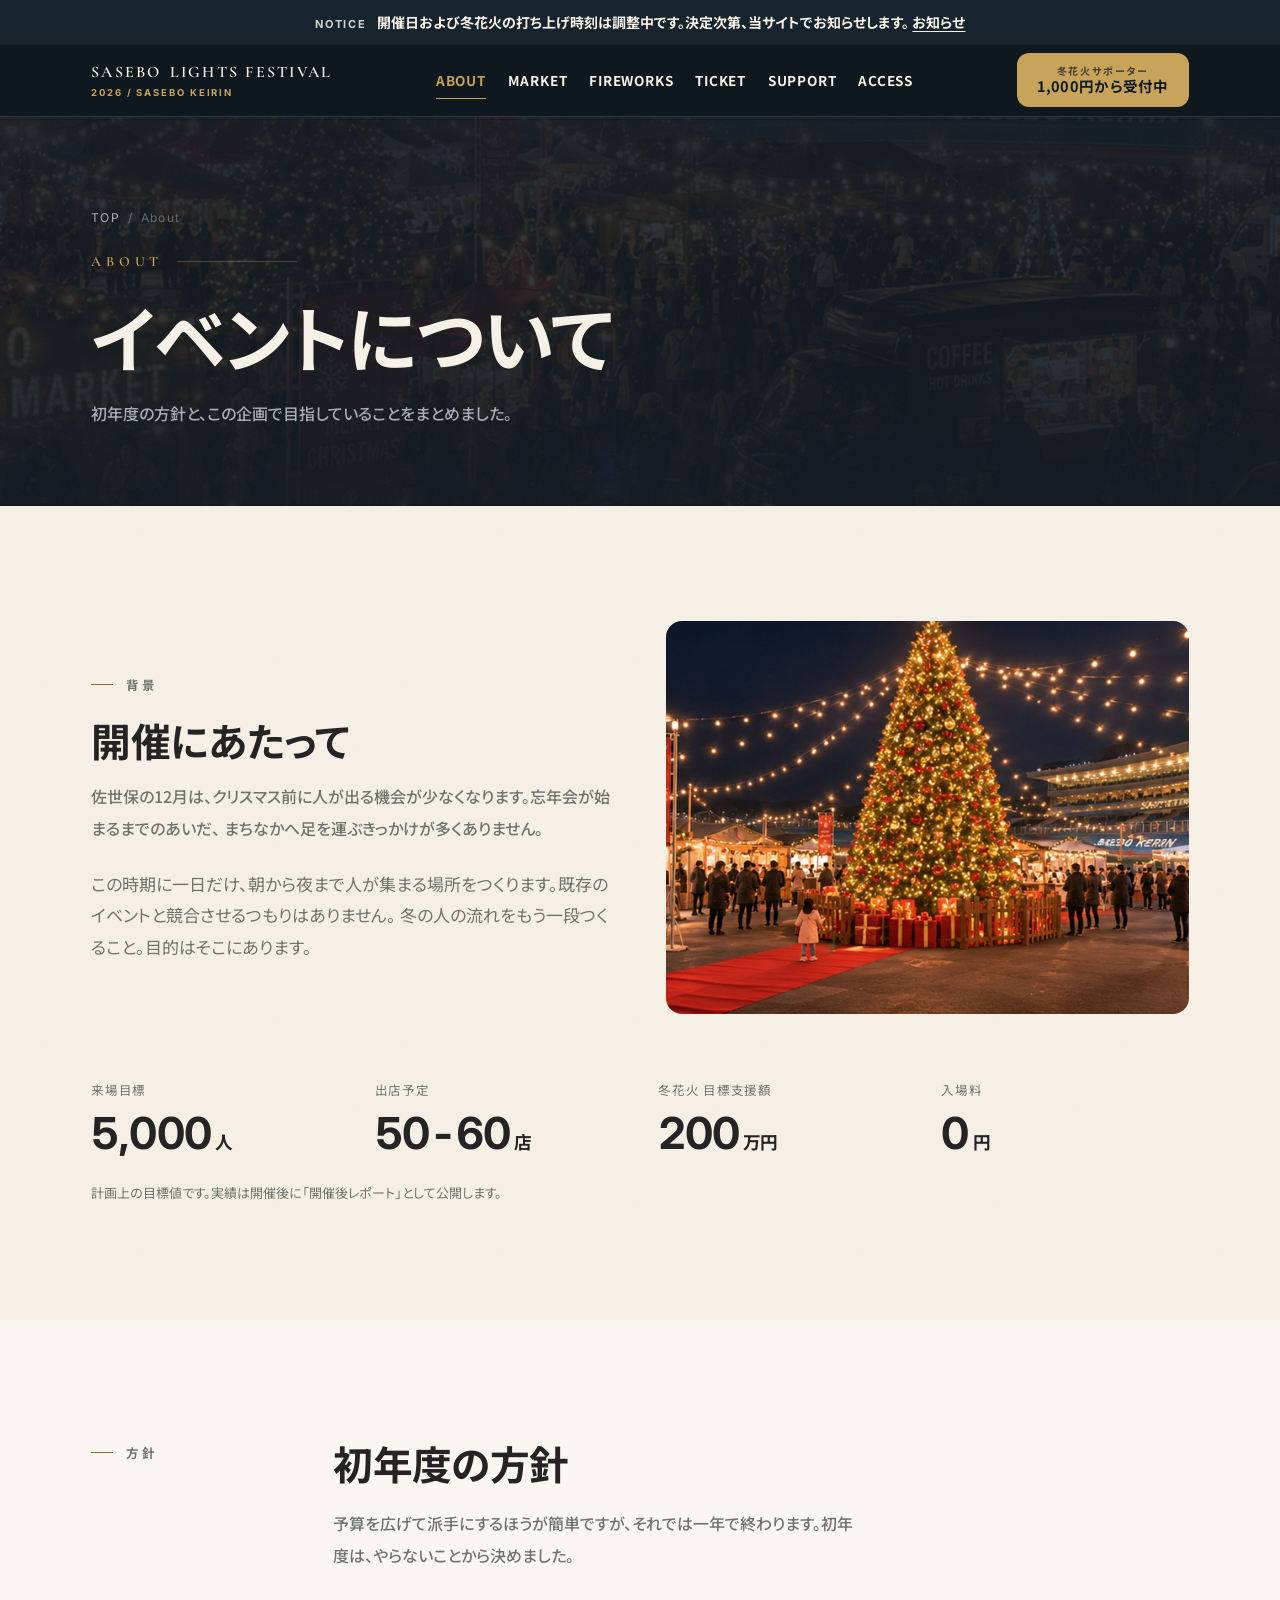
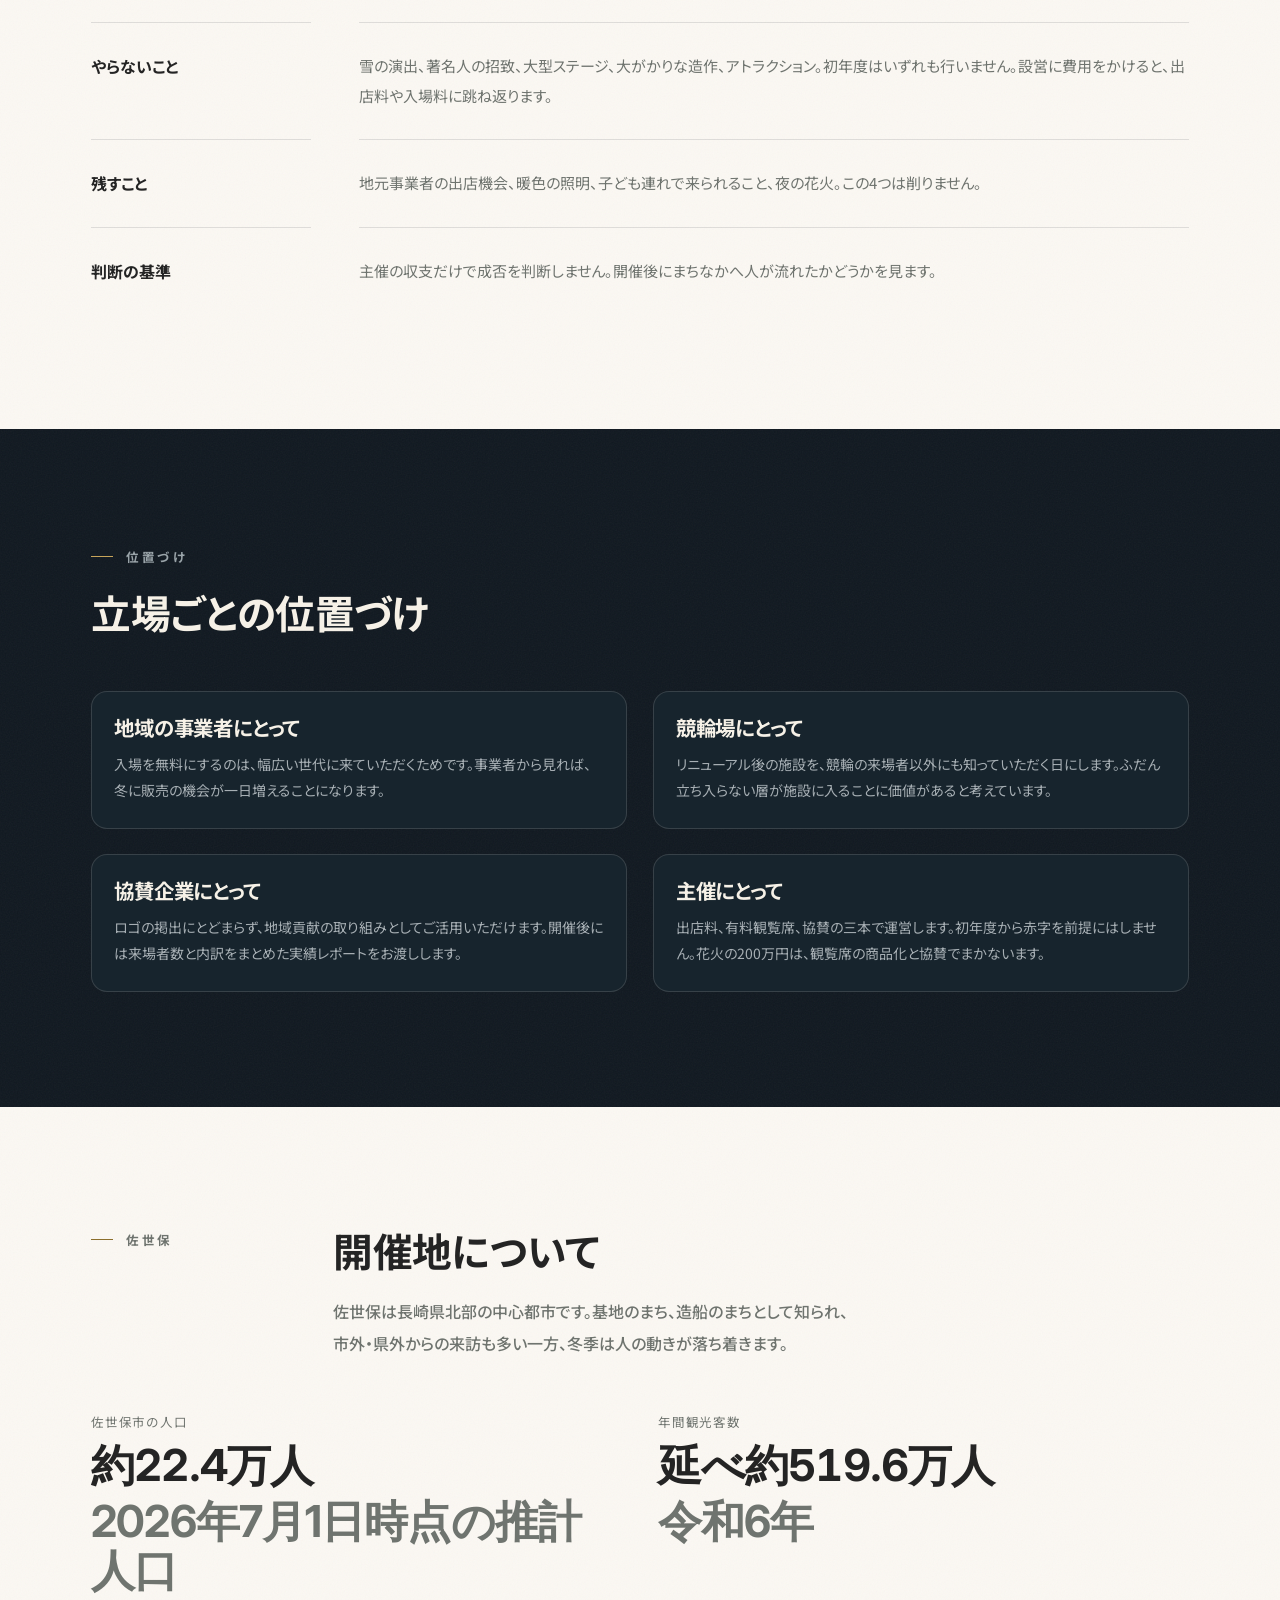
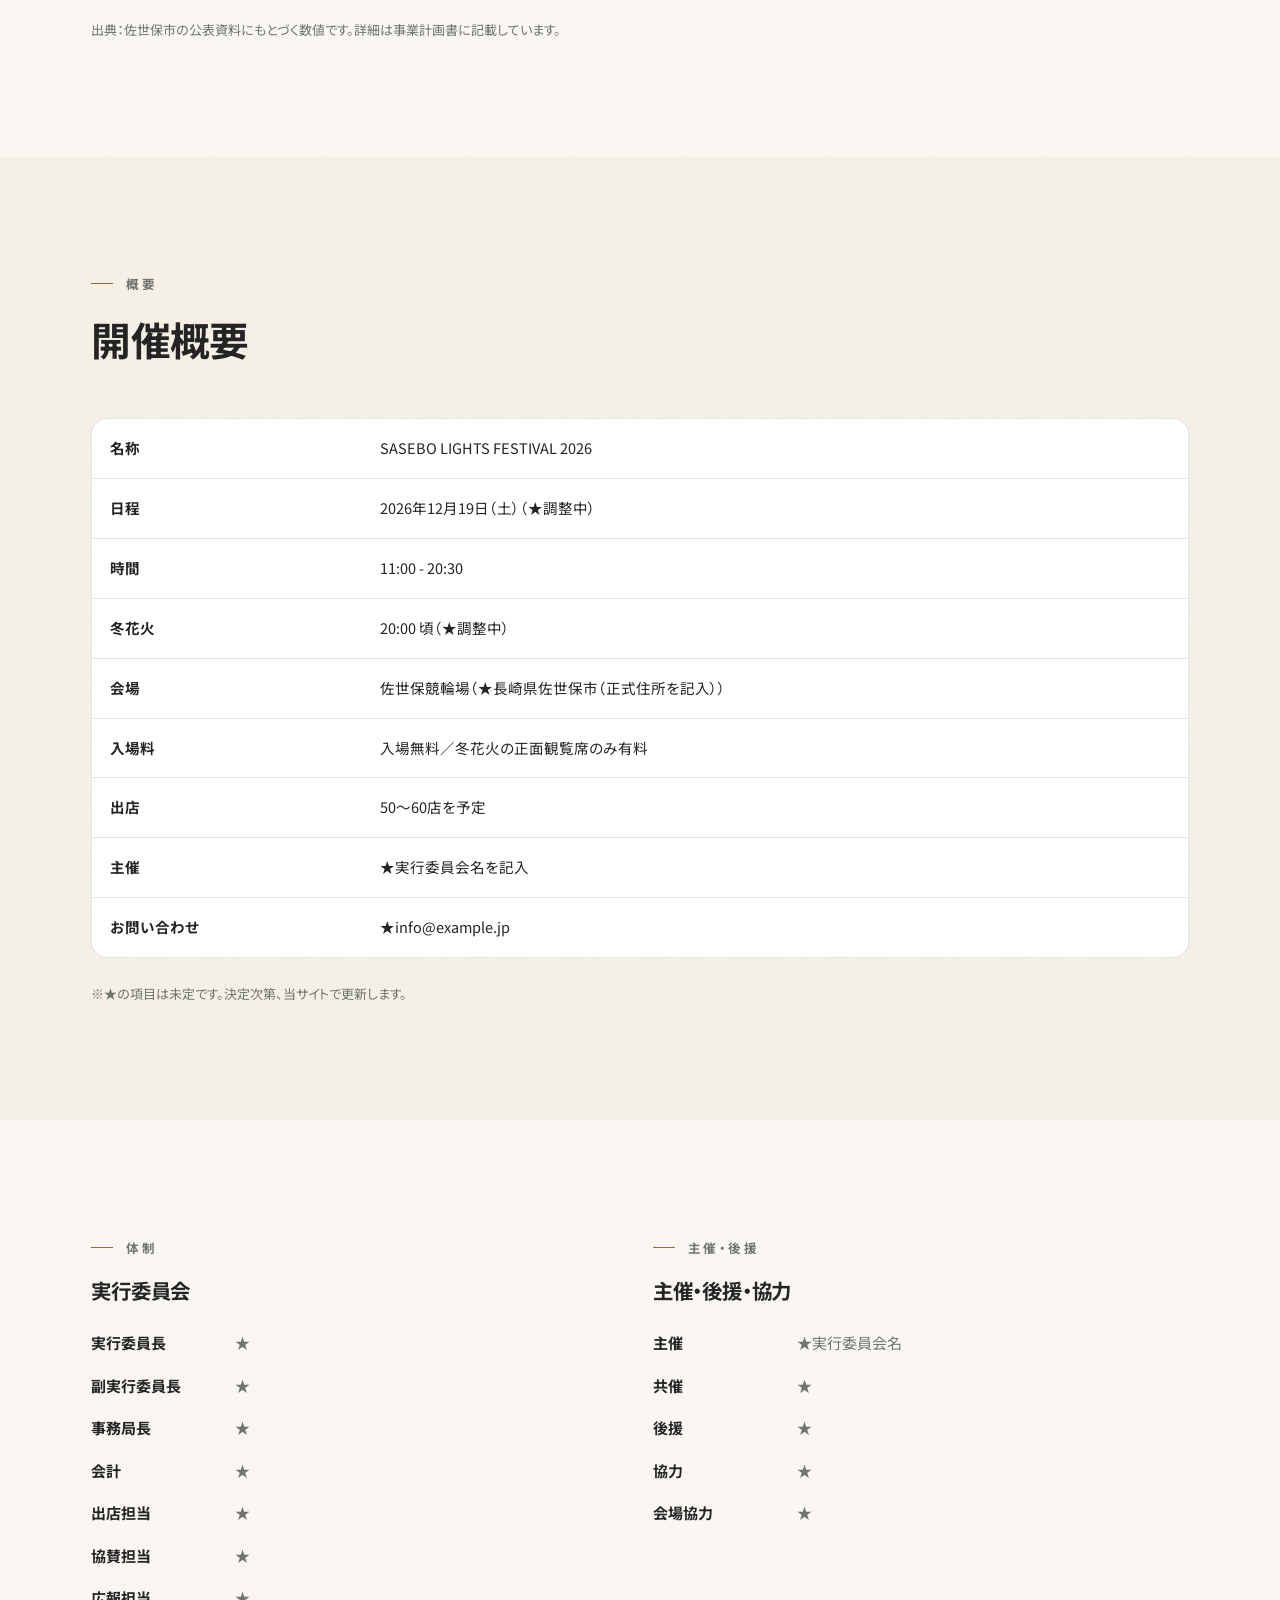
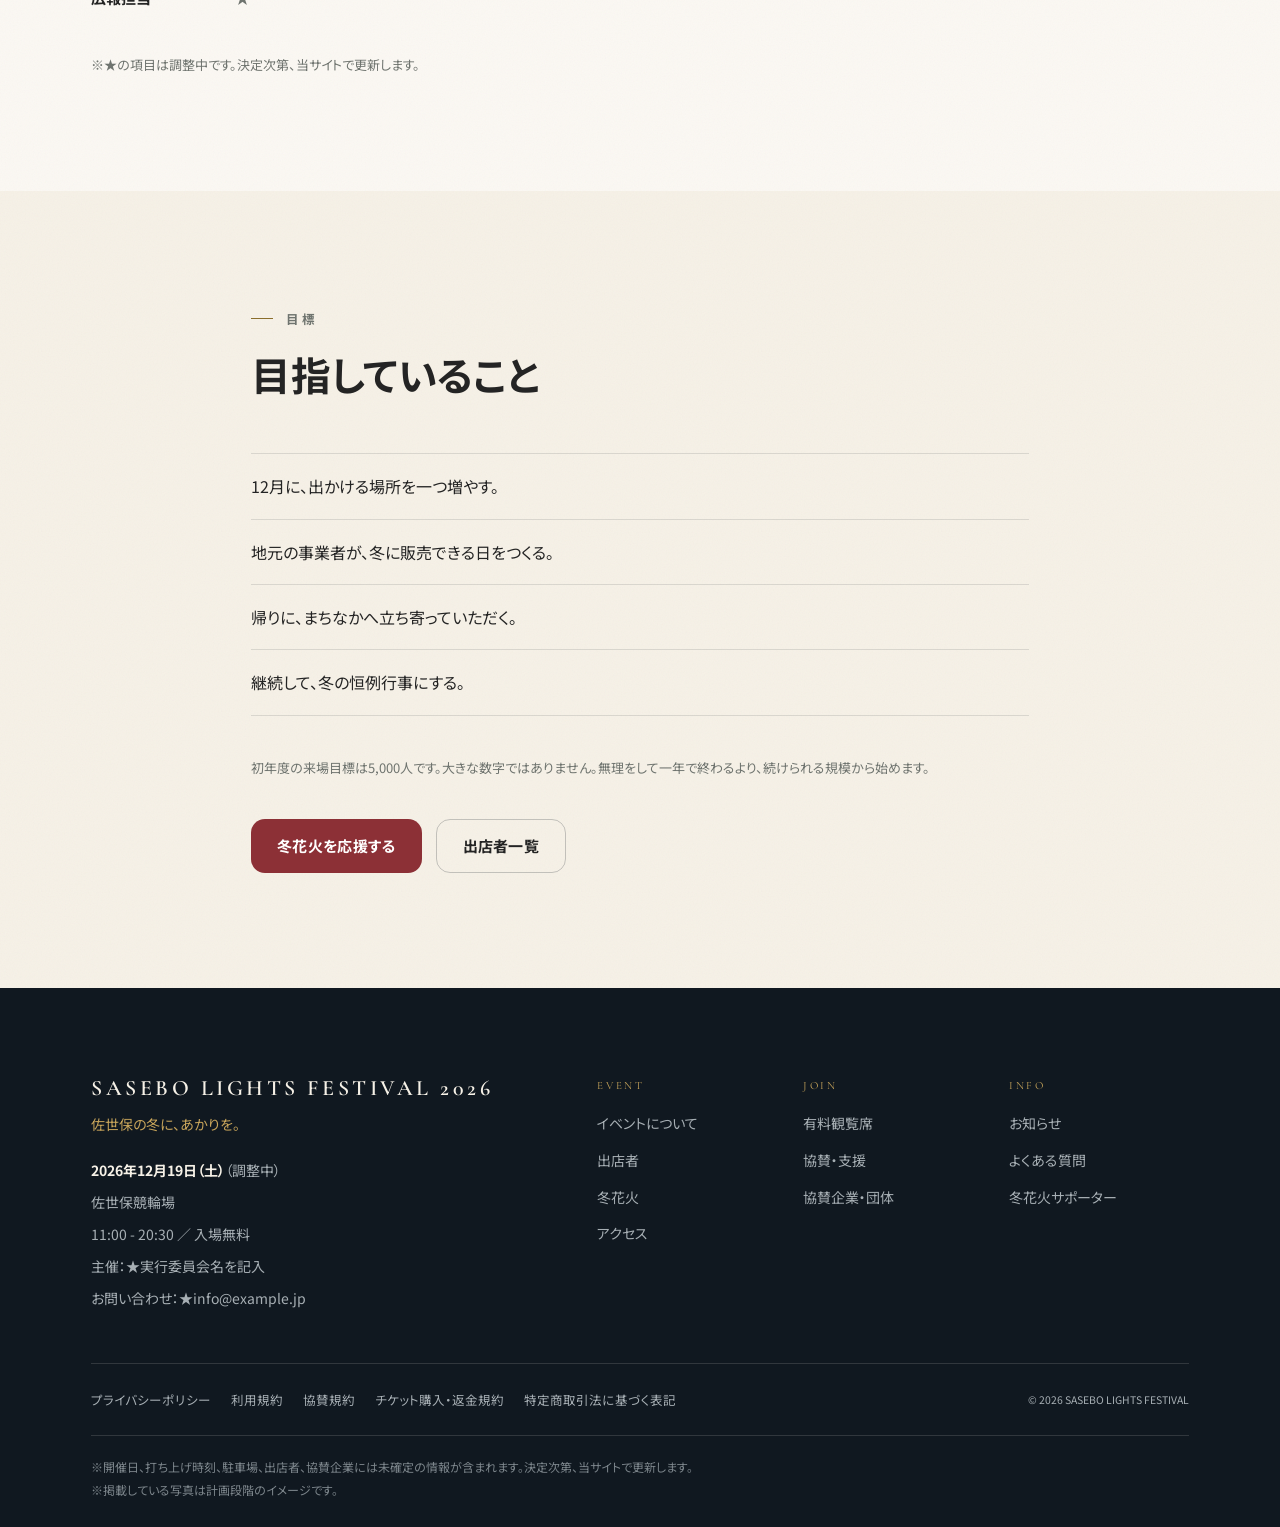
==== about.html @ 4d98fcb1 "初期化: SASEBO 2026 冬季イベント一式 これまで版管理が無く、書き換えても戻す手段が無かった。 公式サイト(制作済み10ページ)、事業計画書、官公庁提案資料、 過去実施の写真素材までまとめ" ====
<!doctype html>
<html lang="ja">
<head>
<meta charset="utf-8">
<meta name="viewport" content="width=device-width, initial-scale=1">
<title>イベントについて｜SASEBO LIGHTS FESTIVAL 2026</title>
<meta name="description" content="冬季の地域消費と人流をつくるための入場無料の屋外マーケット。企画方針、地域・会場・協賛それぞれにとっての意義をご説明します。">
<meta name="robots" content="noindex"><!-- ★公開時に削除してください（仕様書21章） -->
<link rel="canonical" href="https://example.jp/about.html">
<meta property="og:type" content="website">
<meta property="og:site_name" content="SASEBO LIGHTS FESTIVAL 2026">
<meta property="og:title" content="イベントについて｜SASEBO LIGHTS FESTIVAL 2026">
<meta property="og:description" content="冬季の地域消費と人流をつくるための入場無料の屋外マーケット。企画方針、地域・会場・協賛それぞれにとっての意義をご説明します。">
<meta property="og:image" content="assets/img/photo/og-image.jpg">
<meta name="twitter:card" content="summary_large_image">
<link rel="preconnect" href="https://fonts.googleapis.com">
<link rel="preconnect" href="https://fonts.gstatic.com" crossorigin>
<link href="https://fonts.googleapis.com/css2?family=Cormorant+Garamond:wght@500;600&family=Inter:wght@600;700&family=Noto+Sans+JP:wght@400;500;700&display=swap" rel="stylesheet">
<link rel="stylesheet" href="assets/css/style.css">
</head>
<body>
<a class="skip" href="#main">本文へスキップ</a>
<div class="topbar" id="topbar">
<div id="alert"></div>
<header class="hd is-solid">
  <div class="hd__in">
    <a class="logo" href="index.html" aria-label="SASEBO LIGHTS FESTIVAL 2026 トップページ">
      <span class="logo__en"><span>SASEBO</span><span>LIGHTS FESTIVAL</span></span>
      <span class="logo__jp">2026 / SASEBO KEIRIN</span>
    </a>
    <nav class="nav" aria-label="メインナビゲーション"><a class="nav__link" data-page="about.html" href="about.html">ABOUT</a><a class="nav__link" data-page="market.html" href="market.html">MARKET</a><a class="nav__link" data-page="fireworks.html" href="fireworks.html">FIREWORKS</a><a class="nav__link" data-page="ticket.html" href="ticket.html">TICKET</a><a class="nav__link" data-page="support.html" href="support.html">SUPPORT</a><a class="nav__link" data-page="access.html" href="access.html">ACCESS</a></nav>
    <a class="hd__cta" id="hdCta" href="support.html">
      <span class="hd__cta-sub">冬花火サポーター</span>
      <span class="hd__cta-main">1,000円から受付中</span>
    </a>
    <button type="button" class="burger" aria-expanded="false" aria-controls="drawer" aria-label="メニューを開く"><span></span></button>
  </div>
</header>
</div>

<div class="drawer" id="drawer">
  <button type="button" class="drawer__close" aria-label="メニューを閉じる">&#215;</button>
  <nav class="drawer__nav" aria-label="モバイルナビゲーション"><a class="drawer__link" href="about.html"><span>ABOUT</span>イベントについて</a><a class="drawer__link" href="market.html"><span>MARKET</span>出店者</a><a class="drawer__link" href="fireworks.html"><span>FIREWORKS</span>冬花火</a><a class="drawer__link" href="ticket.html"><span>TICKET</span>有料観覧席</a><a class="drawer__link" href="support.html"><span>SUPPORT</span>協賛・支援</a><a class="drawer__link" href="access.html"><span>ACCESS</span>アクセス</a><a class="drawer__link" href="partners.html"><span>PARTNERS</span>協賛企業・団体</a><a class="drawer__link" href="news.html"><span>NEWS</span>お知らせ</a><a class="drawer__link" href="faq.html"><span>FAQ</span>よくある質問</a></nav>
  <div class="drawer__foot">
    <a class="btn btn--support btn--block" href="support.html">冬花火を応援する</a>
    <a class="btn btn--secondary btn--block" href="ticket.html">有料観覧席</a>
  </div>
</div>

<main id="main">
<header class="phead">
  <div class="phead__media"><img src="assets/img/photo/about.jpg" alt="" width="1400" height="1000"></div>
  <div class="phead__scrim"></div>
  <div class="wrap phead__in">
    <nav class="crumb" aria-label="現在地"><a href="index.html">TOP</a><span>/</span><span>About</span></nav>
    <p class="eyebrow">About</p>
    <h1 class="h1">イベントについて</h1>
    <p class="lead">初年度の方針と、この企画で目指していることをまとめました。</p>
  </div>
</header>

<section class="section section--ivory">
  <div class="wrap">
    <div class="split">
      <div class="rv">
        <p class="label">背景</p>
        <h2 class="h2">開催にあたって</h2>
        <p class="lead mt-s" style="color:var(--muted)">
          佐世保の12月は、クリスマス前に人が出る機会が少なくなります。忘年会が始まるまでのあいだ、
          まちなかへ足を運ぶきっかけが多くありません。
        </p>
        <p class="mt-m" style="color:var(--muted)">
          この時期に一日だけ、朝から夜まで人が集まる場所をつくります。既存のイベントと競合させるつもりはありません。
          冬の人の流れをもう一段つくること。目的はそこにあります。
        </p>
      </div>
      <div class="split__media rv">
        <img src="assets/img/photo/light.jpg" alt="会場中央に立つメインツリーと暖色の照明" loading="lazy" width="1400" height="933">
      </div>
    </div>
    <div class="figs mt-xl" id="figures"></div>
    <p class="note mt-m">計画上の目標値です。実績は開催後に「開催後レポート」として公開します。</p>
  </div>
</section>

<section class="section section--white">
  <div class="wrap">
    <div class="sec-head sec-head--rail rv">
      <p class="label">方針</p>
      <div>
        <h2 class="h2">初年度の方針</h2>
        <p class="lead">予算を広げて派手にするほうが簡単ですが、それでは一年で終わります。初年度は、やらないことから決めました。</p>
      </div>
    </div>
    <dl class="dl dl--lines rv">
      <dt>やらないこと</dt>
      <dd>雪の演出、著名人の招致、大型ステージ、大がかりな造作、アトラクション。初年度はいずれも行いません。設営に費用をかけると、出店料や入場料に跳ね返ります。</dd>
      <dt>残すこと</dt>
      <dd>地元事業者の出店機会、暖色の照明、子ども連れで来られること、夜の花火。この4つは削りません。</dd>
      <dt>判断の基準</dt>
      <dd>主催の収支だけで成否を判断しません。開催後にまちなかへ人が流れたかどうかを見ます。</dd>
    </dl>
  </div>
</section>

<section class="section section--ink">
  <div class="wrap">
    <div class="sec-head rv">
      <p class="label">位置づけ</p>
      <h2 class="h2">立場ごとの位置づけ</h2>
    </div>
    <div class="grid grid--2">
      <article class="card rv" data-rv-i="0"><div class="card__body">
        <h3 class="h3">地域の事業者にとって</h3>
        <p class="card__desc">入場を無料にするのは、幅広い世代に来ていただくためです。事業者から見れば、冬に販売の機会が一日増えることになります。</p>
      </div></article>
      <article class="card rv" data-rv-i="1"><div class="card__body">
        <h3 class="h3">競輪場にとって</h3>
        <p class="card__desc">リニューアル後の施設を、競輪の来場者以外にも知っていただく日にします。ふだん立ち入らない層が施設に入ることに価値があると考えています。</p>
      </div></article>
      <article class="card rv" data-rv-i="2"><div class="card__body">
        <h3 class="h3">協賛企業にとって</h3>
        <p class="card__desc">ロゴの掲出にとどまらず、地域貢献の取り組みとしてご活用いただけます。開催後には来場者数と内訳をまとめた実績レポートをお渡しします。</p>
      </div></article>
      <article class="card rv" data-rv-i="3"><div class="card__body">
        <h3 class="h3">主催にとって</h3>
        <p class="card__desc">出店料、有料観覧席、協賛の三本で運営します。初年度から赤字を前提にはしません。花火の200万円は、観覧席の商品化と協賛でまかないます。</p>
      </div></article>
    </div>
  </div>
</section>

<section class="section section--white">
  <div class="wrap">
    <div class="sec-head sec-head--rail rv">
      <p class="label">佐世保</p>
      <div>
        <h2 class="h2">開催地について</h2>
        <p class="lead">佐世保は長崎県北部の中心都市です。基地のまち、造船のまちとして知られ、市外・県外からの来訪も多い一方、冬季は人の動きが落ち着きます。</p>
      </div>
    </div>
    <div class="figs rv" id="region"></div>
    <p class="note mt-m" id="regionSource"></p>
  </div>
</section>

<section class="section section--ivory">
  <div class="wrap">
    <div class="sec-head rv">
      <p class="label">概要</p>
      <h2 class="h2">開催概要</h2>
    </div>
    <div class="tbl rv">
      <table>
        <tbody>
          <tr><th scope="row">名称</th><td data-l="NAME">SASEBO LIGHTS FESTIVAL 2026</td></tr>
          <tr><th scope="row">日程</th><td data-l="DATE"><span class="js-date">2026年12月</span>（★調整中）</td></tr>
          <tr><th scope="row">時間</th><td data-l="TIME"><span class="js-open">11:00 - 20:30</span></td></tr>
          <tr><th scope="row">冬花火</th><td data-l="FIREWORKS"><span class="js-fireworks-time">20:00</span> 頃（★調整中）</td></tr>
          <tr><th scope="row">会場</th><td data-l="VENUE"><span class="js-venue">佐世保競輪場</span>（<span class="js-address">住所は確定後に掲載</span>）</td></tr>
          <tr><th scope="row">入場料</th><td data-l="ADMISSION"><span class="js-admission">入場無料</span>／冬花火の正面観覧席のみ有料</td></tr>
          <tr><th scope="row">出店</th><td data-l="VENDORS">50〜60店を予定</td></tr>
          <tr><th scope="row">主催</th><td data-l="ORGANIZER"><span class="js-organizer">★実行委員会名</span></td></tr>
          <tr><th scope="row">お問い合わせ</th><td data-l="CONTACT"><span class="js-contact">★問い合わせ先</span></td></tr>
        </tbody>
      </table>
    </div>
    <p class="note mt-m">※★の項目は未定です。決定次第、当サイトで更新します。</p>
  </div>
</section>

<section class="section section--white">
  <div class="wrap">
    <div class="grid grid--2">
      <div class="rv">
        <p class="label">体制</p>
        <h2 class="h3">実行委員会</h2>
        <dl class="dl mt-m" id="committee"></dl>
      </div>
      <div class="rv">
        <p class="label">主催・後援</p>
        <h2 class="h3">主催・後援・協力</h2>
        <dl class="dl mt-m" id="credits"></dl>
      </div>
    </div>
    <p class="note mt-l">※★の項目は調整中です。決定次第、当サイトで更新します。</p>
  </div>
</section>

<section class="section section--ivory">
  <div class="wrap wrap--narrow">
    <div class="sec-head rv">
      <p class="label">目標</p>
      <h2 class="h2">目指していること</h2>
    </div>
    <ul class="list-plain rv">
      <li>12月に、出かける場所を一つ増やす。</li>
      <li>地元の事業者が、冬に販売できる日をつくる。</li>
      <li>帰りに、まちなかへ立ち寄っていただく。</li>
      <li>継続して、冬の恒例行事にする。</li>
    </ul>
    <p class="note mt-l">初年度の来場目標は5,000人です。大きな数字ではありません。無理をして一年で終わるより、続けられる規模から始めます。</p>
    <div class="btn-row mt-l">
      <a class="btn btn--support" href="support.html">冬花火を応援する</a>
      <a class="btn btn--outline" href="market.html">出店者一覧</a>
    </div>
  </div>
</section>
</main>

<footer class="ft">
  <div class="wrap">
    <div class="ft__top">
      <div class="ft__brand">
        <p class="logo__en">SASEBO LIGHTS FESTIVAL 2026</p>
        <p class="ft__tag">佐世保の冬に、あかりを。</p>
        <div class="ft__info">
          <p><b class="js-date">2026年12月</b><span class="js-provisional" hidden>（調整中）</span></p>
          <p class="js-venue">佐世保競輪場</p>
          <p><span class="js-open">11:00 - 20:30</span> ／ <span class="js-admission">入場無料</span></p>
          <p>主催：<span class="js-organizer">実行委員会</span></p>
          <p>お問い合わせ：<span class="js-contact">info@example.jp</span></p>
        </div>
      </div>
      <div class="ft__navs">
        <div>
          <p class="ft__ttl">Event</p>
          <ul class="ft__list">
            <li><a href="about.html">イベントについて</a></li>
            <li><a href="market.html">出店者</a></li>
            <li><a href="fireworks.html">冬花火</a></li>
            <li><a href="access.html">アクセス</a></li>
          </ul>
        </div>
        <div>
          <p class="ft__ttl">Join</p>
          <ul class="ft__list">
            <li><a href="ticket.html">有料観覧席</a></li>
            <li><a href="support.html">協賛・支援</a></li>
            <li><a href="partners.html">協賛企業・団体</a></li>
          </ul>
        </div>
        <div>
          <p class="ft__ttl">Info</p>
          <ul class="ft__list">
            <li><a href="news.html">お知らせ</a></li>
            <li><a href="faq.html">よくある質問</a></li>
            <li><a href="index.html#meter">冬花火サポーター</a></li>
          </ul>
        </div>
      </div>
    </div>
    <div class="ft__bottom">
      <div class="ft__legal" id="legalLinks"></div>
      <small>&copy; <span class="js-year">2026</span> SASEBO LIGHTS FESTIVAL</small>
    </div>
    <p class="ft__note">
      ※開催日、打ち上げ時刻、駐車場、出店者、協賛企業には未確定の情報が含まれます。決定次第、当サイトで更新します。<br>
      ※掲載している写真は計画段階のイメージです。
    </p>
  </div>
</footer>

<div class="mcta">
  <a class="btn btn--support" href="support.html">応援する</a>
  <a class="btn btn--primary" href="ticket.html">席を買う</a>
</div>
<div class="toast" id="toast" role="status" aria-live="polite"></div>

<script src="assets/js/data.js"></script>
<script src="assets/js/site.js"></script>
</body>
</html>
---- assets/css/style.css ----
@charset "utf-8";
/* ============================================================
   SASEBO CHRISTMAS MARKET 2026 — Design System
   仕様書 2章(ブランド) / 18章(Motion) / 19章(Responsive) / 20章(A11y) 準拠
   ============================================================ */

/* ---------- 1. Tokens ---------- */
:root{
  --ink:#101820;          /* Night Navy  */
  --ink-2:#17242D;        /* Deep Navy   */
  --ink-3:#0A1116;        /* 派生:最暗   */
  --gold:#C7A45A;         /* Warm Gold   */
  --gold-lt:#E0C285;      /* 派生:hover  */
  --red:#8C3036;          /* Deep Red    */
  --ivory:#F6F1E7;        /* Ivory       */
  --forest:#2D5F4E;       /* Forest      */
  --text:#242424;
  --muted:#6F746F;

  --on-dark:#F6F1E7;
  --on-dark-mute:#A7AFB4;
  --line-dark:rgba(246,241,231,.14);
  --line-light:rgba(16,24,32,.12);

  --jp:"Noto Sans JP","游ゴシック体",YuGothic,"Yu Gothic Medium",system-ui,sans-serif;
  --en:"Cormorant Garamond",Georgia,"Times New Roman",serif;
  --num:"Inter",Arial,system-ui,sans-serif;

  --wrap:1200px;
  --gutter:clamp(16px,4vw,64px);
  --sec-y:clamp(64px,9vw,128px);
  --r-card:16px;
  --r-btn:14px;

  --t-micro:160ms;
  --t-ui:240ms;
  --t-sec:480ms;
  --ease:cubic-bezier(.22,1,.36,1);

  --header-h:72px;
  --alert-h:0px;          /* 緊急告知バナーの実高さ（site.jsが実測して更新） */
  --top-h:calc(var(--header-h) + var(--alert-h));
}

/* ---------- 2. Reset & Base ---------- */
*,*::before,*::after{box-sizing:border-box}
html{-webkit-text-size-adjust:100%;scroll-behavior:smooth}
body{
  margin:0;
  font-family:var(--jp);
  font-weight:400;
  font-size:clamp(15px,.42vw + 14px,17px);
  line-height:1.85;
  color:var(--text);
  background:var(--ivory);
  overflow-x:hidden;
  font-feature-settings:"palt" 1;
}
img,svg,video{max-width:100%;height:auto;display:block}
a{color:inherit;text-decoration:none}
button{font:inherit;color:inherit;background:none;border:0;cursor:pointer}
ul,ol{margin:0;padding:0;list-style:none}
h1,h2,h3,h4,p,figure,dl,dd{margin:0}
table{border-collapse:collapse;width:100%}
:focus-visible{outline:2px solid var(--gold);outline-offset:3px;border-radius:4px}

/* 固定トップバー分のアンカーオフセット */
[id]{scroll-margin-top:calc(var(--top-h) + 14px)}

/* ---------- 3. Layout primitives ---------- */
.wrap{width:100%;max-width:var(--wrap);margin-inline:auto;padding-inline:var(--gutter)}
.wrap--narrow{max-width:880px}
.section{padding-block:var(--sec-y);position:relative}
.section--ink{background:var(--ink);color:var(--on-dark)}
.section--ink2{background:var(--ink-2);color:var(--on-dark)}
.section--ivory{background:var(--ivory);color:var(--text)}
.section--white{background:#FBF8F3;color:var(--text)}
.section--tight{padding-block:clamp(48px,6vw,88px)}

/* ---------- 4. Typography ---------- */
.eyebrow{
  font-family:var(--en);
  font-size:clamp(13px,1.1vw,15px);
  font-weight:600;
  letter-spacing:.34em;
  text-transform:uppercase;
  color:var(--gold);
  display:flex;align-items:center;gap:14px;
  margin-bottom:18px;
}
.eyebrow::after{content:"";flex:1;height:1px;background:currentColor;opacity:.32;max-width:120px}
.eyebrow--center{justify-content:center}
.eyebrow--center::before{content:"";flex:1;height:1px;background:currentColor;opacity:.32;max-width:120px}

/* 時刻ラベル: 当日タイムライン(11:00-20:30)を構造として使う */
.clock{
  font-family:var(--num);font-weight:700;font-size:13px;letter-spacing:.14em;
  color:var(--gold);display:inline-flex;align-items:center;gap:9px;
}
.clock::before{content:"";width:7px;height:7px;border:1px solid currentColor;transform:rotate(45deg)}

.h1{font-size:clamp(38px,6.2vw,72px);font-weight:700;line-height:1.2;letter-spacing:-.02em;text-wrap:balance}
.h2{font-size:clamp(27px,3.1vw,42px);font-weight:700;line-height:1.42;letter-spacing:-.015em;text-wrap:balance}
.h3{font-size:clamp(19px,1.6vw,24px);font-weight:700;line-height:1.5;letter-spacing:-.01em}
.h4{font-size:clamp(16px,1.1vw,18px);font-weight:700;line-height:1.6}
.lead{font-size:clamp(16px,1.2vw,18px);line-height:2;font-weight:500;max-width:62ch;text-wrap:pretty}
.note{font-size:13px;line-height:1.8;color:var(--muted)}
.section--ink .note,.section--ink2 .note,.hero .note{color:var(--on-dark-mute)}
.num{font-family:var(--num);font-weight:700;font-variant-numeric:tabular-nums;letter-spacing:-.01em}
.mt-s{margin-top:12px}.mt-m{margin-top:24px}.mt-l{margin-top:40px}.mt-xl{margin-top:clamp(40px,5vw,72px)}
.tac{text-align:center}

.sec-head{max-width:760px;margin-bottom:clamp(32px,4vw,56px)}
.sec-head--center{margin-inline:auto;text-align:center}
.sec-head .lead{margin-top:18px;color:var(--muted)}
.section--ink .sec-head .lead,.section--ink2 .sec-head .lead{color:var(--on-dark-mute)}

/* ---------- 5. Buttons ---------- */
.btn[hidden],.tlink[hidden],.badge[hidden]{display:none}
.btn{
  display:inline-flex;align-items:center;justify-content:center;gap:10px;
  min-height:54px;padding:0 26px;border-radius:var(--r-btn);
  font-weight:700;font-size:15px;letter-spacing:.02em;text-align:center;
  transition:transform var(--t-micro) var(--ease),background-color var(--t-micro) ease,
             border-color var(--t-micro) ease,color var(--t-micro) ease,box-shadow var(--t-micro) ease;
}
.btn:hover{transform:translateY(-1px)}
.btn:active{transform:scale(.985)}
.btn--primary{background:var(--gold);color:var(--ink)}
.btn--primary:hover{background:var(--gold-lt)}
.btn--secondary{border:1px solid rgba(199,164,90,.55);color:var(--ivory)}
.btn--secondary:hover{background:rgba(199,164,90,.08);border-color:var(--gold)}
.btn--outline{border:1px solid rgba(16,24,32,.22);color:var(--text)}
.btn--outline:hover{border-color:var(--ink);background:rgba(16,24,32,.04)}
.btn--support{background:var(--red);color:#fff}
.btn--support:hover{background:#9c383e;transform:translateY(-1px) scale(1.015)}
.btn--sm{min-height:44px;padding:0 18px;font-size:14px}
.btn--block{width:100%}
.btn[aria-disabled="true"]{opacity:.42;pointer-events:none}
.btn__arrow{transition:transform var(--t-micro) var(--ease)}
.btn:hover .btn__arrow{transform:translateX(3px)}

.tlink{
  display:inline-flex;align-items:center;gap:8px;color:var(--gold);
  font-weight:700;font-size:15px;position:relative;padding-bottom:3px;
}
.tlink::after{
  content:"";position:absolute;left:0;bottom:0;width:100%;height:1px;background:currentColor;
  transform:scaleX(0);transform-origin:left;transition:transform 220ms var(--ease);
}
.tlink:hover::after{transform:scaleX(1)}

.btn-row{display:flex;flex-wrap:wrap;gap:14px}

/* ---------- 6. Emergency banner ---------- */
.alert{padding:11px var(--gutter);font-size:14px;font-weight:700;text-align:center;line-height:1.6}
.alert[data-level="info"]{background:var(--ink-2);color:var(--on-dark)}
.alert[data-level="warning"]{background:var(--gold);color:var(--ink)}
.alert[data-level="critical"]{background:var(--red);color:#fff}
.alert a{text-decoration:underline;text-underline-offset:3px}
.alert__tag{font-family:var(--num);font-size:11px;letter-spacing:.18em;opacity:.85;margin-right:10px}

/* ---------- 7. Header ---------- */
.topbar{position:fixed;inset:0 0 auto 0;z-index:80}
.hd{
  position:relative;height:var(--header-h);
  display:flex;align-items:center;
  background:rgba(16,24,32,0);
  border-bottom:1px solid transparent;
  transition:background-color 250ms ease,backdrop-filter 250ms ease,border-color 250ms ease;
}
.hd.is-scrolled,.hd.is-solid{
  background:rgba(16,24,32,.96);backdrop-filter:blur(14px);
  border-bottom-color:var(--line-dark);
}
.hd__in{width:100%;max-width:var(--wrap);margin-inline:auto;padding-inline:var(--gutter);
  display:flex;align-items:center;justify-content:space-between;gap:24px}
.logo{display:flex;flex-direction:column;line-height:1;color:var(--ivory)}
.logo__en{font-family:var(--en);font-size:clamp(13px,1.25vw,18px);font-weight:600;letter-spacing:.14em;
  display:flex;flex-wrap:wrap;gap:0 .5em;line-height:1.15}
.logo__jp{font-family:var(--num);font-size:9.5px;letter-spacing:.2em;color:var(--gold);margin-top:6px;font-weight:700}
.nav{display:flex;align-items:center;gap:clamp(14px,1.7vw,28px)}
.nav__link{
  font-size:13.5px;font-weight:700;color:var(--ivory);letter-spacing:.06em;
  position:relative;padding:6px 0;transition:color var(--t-micro) ease;
}
.nav__link::after{
  content:"";position:absolute;left:0;bottom:0;height:1px;width:100%;background:var(--gold);
  transform:scaleX(0);transform-origin:left;transition:transform 220ms var(--ease);
}
.nav__link:hover{color:var(--gold-lt)}
.nav__link:hover::after,.nav__link[aria-current="page"]::after{transform:scaleX(1)}
.nav__link[aria-current="page"]{color:var(--gold)}
.hd__cta{display:none}
@media (min-width:1024px){
  .hd__cta{
    display:flex;flex-direction:column;align-items:center;justify-content:center;gap:3px;
    background:var(--gold);color:var(--ink);border-radius:12px;padding:9px 20px;min-height:54px;
    text-align:center;line-height:1;
    transition:background-color var(--t-micro) ease,transform var(--t-micro) var(--ease),box-shadow var(--t-micro) ease;
  }
  .hd__cta:hover{background:var(--gold-lt);transform:translateY(-1px);box-shadow:0 8px 20px rgba(199,164,90,.28)}
  .hd__cta:active{transform:scale(.985)}
  .hd__cta-sub{font-size:10px;font-weight:700;letter-spacing:.16em;opacity:.72}
  .hd__cta-main{font-size:14.5px;font-weight:700;letter-spacing:.02em}
}
.burger{display:none;width:44px;height:44px;align-items:center;justify-content:center;color:var(--ivory)}
.burger span{display:block;width:22px;height:1.5px;background:currentColor;position:relative;
  transition:background-color var(--t-ui) ease}
.burger span::before,.burger span::after{
  content:"";position:absolute;left:0;width:22px;height:1.5px;background:currentColor;
  transition:transform var(--t-ui) var(--ease);
}
.burger span::before{top:-7px}
.burger span::after{top:7px}
.burger[aria-expanded="true"] span{background:transparent}
.burger[aria-expanded="true"] span::before{transform:translateY(7px) rotate(45deg)}
.burger[aria-expanded="true"] span::after{transform:translateY(-7px) rotate(-45deg)}

/* Drawer */
.drawer{
  position:fixed;inset:0;z-index:90;background:var(--ink);
  display:flex;flex-direction:column;padding:calc(var(--top-h) + 16px) var(--gutter) 28px;
  opacity:0;visibility:hidden;transform:translateY(-10px);
  transition:opacity var(--t-ui) ease,transform var(--t-ui) var(--ease),visibility var(--t-ui);
  overflow-y:auto;
}
.drawer.is-open{opacity:1;visibility:visible;transform:none}
.drawer__close{position:absolute;top:calc(var(--alert-h) + 8px);right:calc(var(--gutter) - 10px);width:44px;height:44px;
  color:var(--ivory);font-size:24px;line-height:1}
.drawer__nav{display:flex;flex-direction:column;margin-top:8px}
.drawer__link{
  display:flex;align-items:baseline;gap:14px;padding:15px 0;color:var(--ivory);
  border-bottom:1px solid var(--line-dark);font-size:17px;font-weight:700;
}
.drawer__link span{font-family:var(--en);font-size:12px;letter-spacing:.2em;color:var(--gold);min-width:96px}
.drawer__foot{margin-top:auto;padding-top:26px;display:grid;gap:12px}

/* ---------- 8. Hero ---------- */
.hero{position:relative;min-height:clamp(620px,100svh,940px);display:flex;flex-direction:column;
  background:var(--ink);color:var(--on-dark);overflow:hidden;isolation:isolate}
.hero__media{position:absolute;inset:0;z-index:-2}
.hero__media img,.hero__media video{width:100%;height:100%;object-fit:cover;object-position:center 38%}
.hero__scrim{position:absolute;inset:0;z-index:-1;
  background:
    linear-gradient(180deg,rgba(16,24,32,.88) 0%,rgba(16,24,32,.42) 26%,rgba(16,24,32,.70) 70%,rgba(16,24,32,.97) 100%),
    linear-gradient(100deg,rgba(16,24,32,.90) 0%,rgba(16,24,32,.62) 38%,rgba(16,24,32,.10) 74%,rgba(16,24,32,0) 100%);
}
@media (max-width:767px){
  .hero__scrim{background:linear-gradient(180deg,rgba(16,24,32,.9) 0%,rgba(16,24,32,.5) 30%,rgba(16,24,32,.78) 68%,rgba(16,24,32,.97) 100%)}
}
.hero__video{position:absolute;inset:0;width:100%;height:100%;object-fit:cover;object-position:center 42%;
  opacity:0;transition:opacity 900ms ease}
.hero__video.is-on{opacity:1}
.hero__toggle{
  position:absolute;z-index:3;right:var(--gutter);top:calc(var(--top-h) + 18px);
  display:inline-flex;align-items:center;gap:9px;min-height:40px;padding:0 15px;border-radius:999px;
  border:1px solid var(--line-dark);background:rgba(10,17,22,.5);backdrop-filter:blur(8px);
  color:var(--ivory);font-size:12px;font-weight:700;letter-spacing:.04em;
  transition:border-color var(--t-micro) ease,background-color var(--t-micro) ease;
}
.hero__toggle:hover{border-color:rgba(199,164,90,.6);background:rgba(10,17,22,.7)}
.hero__toggle[hidden]{display:none}
.hero__toggle-icon{flex:none;width:10px;height:11px;border-left:3px solid currentColor;border-right:3px solid currentColor}
.hero__toggle[aria-pressed="true"] .hero__toggle-icon{
  width:0;height:0;border-left:9px solid currentColor;border-right:0;
  border-top:6px solid transparent;border-bottom:6px solid transparent;
}
.hero__body{flex:1;display:flex;align-items:center;padding-top:calc(var(--top-h) + 40px);padding-bottom:36px}
.hero__inner{max-width:900px}
.hero__lockup{
  display:flex;flex-direction:column;gap:3px;margin-bottom:26px;
  font-family:var(--en);font-weight:600;color:var(--gold);text-transform:uppercase;line-height:1.06;
}
.hero__lockup span:nth-child(1){font-size:clamp(15px,1.6vw,21px);letter-spacing:.42em}
.hero__lockup span:nth-child(2){font-size:clamp(24px,2.9vw,38px);letter-spacing:.2em}
.hero__lockup span:nth-child(3){font-family:var(--num);font-size:clamp(12px,1.1vw,14px);letter-spacing:.34em;
  color:var(--on-dark-mute);margin-top:5px}
.hero__genre{
  display:flex;flex-wrap:wrap;align-items:center;gap:10px 14px;margin-top:24px;
  font-family:var(--en);font-size:clamp(12px,1.15vw,15px);font-weight:600;letter-spacing:.2em;
  text-transform:uppercase;color:var(--ivory);
}
.hero__genre i{display:block;width:4px;height:4px;border-radius:50%;background:var(--gold);opacity:.85}
.hero__at{font-family:var(--en);letter-spacing:.14em;color:var(--gold)!important}
.hero__title{margin-top:6px}
.hero__title .en{display:block;font-family:var(--en);font-size:clamp(15px,1.5vw,19px);
  letter-spacing:.3em;color:var(--gold);font-weight:500;margin-bottom:20px;text-transform:uppercase}
.hero__meta{display:flex;flex-wrap:wrap;gap:10px 22px;margin-top:26px;font-size:15px;font-weight:500;color:var(--ivory)}
.hero__meta li{display:flex;align-items:center;gap:9px}
.hero__cta{margin-top:34px}

/* Countdown */
.cd{border-top:1px solid var(--line-dark);background:rgba(10,17,22,.5);backdrop-filter:blur(6px)}
.cd__in{display:flex;flex-wrap:wrap;align-items:center;gap:clamp(16px,3vw,40px);padding-block:22px}
.cd__label{font-family:var(--en);font-size:13px;letter-spacing:.26em;color:var(--gold);text-transform:uppercase}
.cd__grid{display:flex;gap:clamp(14px,2.4vw,34px);flex:1}
.cd__unit{display:flex;flex-direction:column;gap:5px;min-width:62px}
.cd__val{font-family:var(--num);font-weight:700;font-size:clamp(30px,3.6vw,46px);line-height:1;
  color:var(--ivory);font-variant-numeric:tabular-nums;overflow:hidden;height:1em}
.cd__val span{display:block}
.cd__val span.tick-out{animation:tickOut 170ms var(--ease) forwards}
.cd__val span.tick-in{animation:tickIn 170ms var(--ease) forwards}
@keyframes tickOut{to{transform:translateY(-6px);opacity:0}}
@keyframes tickIn{from{transform:translateY(6px);opacity:0}to{transform:none;opacity:1}}
.cd__unit small{font-family:var(--en);font-size:11px;letter-spacing:.22em;color:var(--on-dark-mute);text-transform:uppercase}
.cd__msg{font-size:clamp(20px,2.4vw,30px);font-weight:700;color:var(--gold);font-family:var(--jp)}
.cd__prov{width:100%;font-size:12px;color:var(--on-dark-mute)}

/* ---------- 9. Funding meter (signature) ---------- */
.meter{background:var(--ink);color:var(--on-dark);position:relative;overflow:hidden}
.meter::before{content:"";position:absolute;inset:auto 0 -30% 0;height:70%;
  background:radial-gradient(60% 100% at 50% 100%,rgba(199,164,90,.13),transparent 70%);pointer-events:none}
.meter__grid{display:grid;grid-template-columns:minmax(0,1fr);gap:clamp(36px,5vw,64px);
  align-items:center;position:relative}
.meter__art{position:relative;display:flex;justify-content:center}
.meter__art svg{width:min(100%,420px);height:auto;overflow:visible}
.fw-ray{transition:stroke-dashoffset 1100ms var(--ease),opacity 600ms ease}
.meter__badge{position:absolute;left:50%;top:50%;transform:translate(-50%,-50%);text-align:center;pointer-events:none}
.meter__pct{font-family:var(--num);font-weight:700;font-size:clamp(38px,5vw,58px);line-height:1;color:var(--gold)}
.meter__pct sub{font-size:.36em;vertical-align:baseline;margin-left:3px;font-weight:700;bottom:0;position:relative}
.meter__pctlabel{font-family:var(--en);font-size:11px;letter-spacing:.24em;color:var(--on-dark-mute);
  margin-top:8px;text-transform:uppercase}
.meter__amt{display:flex;align-items:baseline;gap:12px;flex-wrap:wrap;margin-top:8px}
.meter__now{font-family:var(--num);font-weight:700;font-size:clamp(34px,4.6vw,56px);line-height:1.05;color:var(--ivory)}
.meter__goal{font-size:15px;color:var(--on-dark-mute);font-weight:500}
.rail{height:11px;border-radius:999px;background:rgba(246,241,231,.1);overflow:hidden;margin-top:22px}
.rail__fill{height:100%;width:0;border-radius:999px;
  background:linear-gradient(90deg,#A9863F,var(--gold) 62%,var(--gold-lt));
  transition:width 1100ms var(--ease)}
.meter__stats{display:flex;flex-wrap:wrap;gap:22px 40px;margin-top:26px;padding-top:24px;border-top:1px solid var(--line-dark)}
.meter__stat dt{font-family:var(--en);font-size:11px;letter-spacing:.2em;color:var(--on-dark-mute);text-transform:uppercase}
.meter__stat dd{font-family:var(--num);font-weight:700;font-size:24px;margin-top:6px;color:var(--ivory)}
.meter__stat dd em{font-style:normal;font-size:13px;font-family:var(--jp);color:var(--on-dark-mute);margin-left:4px}
.meter__done{display:none;align-items:center;gap:10px;margin-top:20px;color:var(--gold);font-weight:700}
.meter.is-complete .meter__done{display:flex}
.toast{
  position:fixed;left:50%;bottom:96px;transform:translate(-50%,14px);z-index:95;
  background:var(--ink-2);border:1px solid rgba(199,164,90,.4);color:var(--ivory);
  padding:13px 20px;border-radius:12px;font-size:14px;font-weight:700;
  display:flex;align-items:center;gap:11px;opacity:0;pointer-events:none;
  transition:opacity var(--t-ui) ease,transform var(--t-ui) var(--ease);
}
.toast.is-on{opacity:1;transform:translate(-50%,0)}
.toast__tag{font-family:var(--en);font-size:11px;letter-spacing:.2em;color:var(--gold)}

/* ---------- 10. Cards ---------- */
.grid{display:grid;gap:clamp(18px,2vw,26px)}
.grid--2{grid-template-columns:repeat(auto-fit,minmax(min(100%,420px),1fr))}
.grid--3{grid-template-columns:repeat(auto-fill,minmax(min(100%,300px),1fr))}
.grid--4{grid-template-columns:repeat(auto-fill,minmax(min(100%,230px),1fr))}

.card{
  background:#fff;border:1px solid var(--line-light);border-radius:var(--r-card);overflow:hidden;
  display:flex;flex-direction:column;
  transition:transform var(--t-ui) var(--ease),box-shadow var(--t-ui) ease,border-color var(--t-ui) ease;
}
.card:hover{transform:translateY(-2px);box-shadow:0 16px 36px rgba(74,54,30,.13);border-color:rgba(199,164,90,.55)}
.section--ink .card,.section--ink2 .card{background:var(--ink-2);border-color:var(--line-dark);color:var(--on-dark)}
.section--ink .card:hover,.section--ink2 .card:hover{box-shadow:0 14px 34px rgba(0,0,0,.4)}
.card__media{position:relative;aspect-ratio:4/3;background:var(--ink-2);overflow:hidden}
.card__media img{width:100%;height:100%;object-fit:cover;transition:transform 600ms var(--ease)}
.card:hover .card__media img{transform:scale(1.03)}
.card__tag{position:absolute;left:12px;top:12px;z-index:2}
/* 写真の上に載るバッジは、明暗どちらのセクションでも読めるよう常に暗い地色にする */
.card__media .badge{background:rgba(10,17,22,.74);border-color:rgba(246,241,231,.28);color:#A8D8C4;
  backdrop-filter:blur(4px)}
.card__body{padding:20px 22px 24px;display:flex;flex-direction:column;gap:9px;flex:1}
.card__cat{font-family:var(--jp);font-size:11.5px;font-weight:700;letter-spacing:.16em;color:var(--gold)}
.card__desc{font-size:14px;line-height:1.85;color:var(--muted)}
.section--ink .card__desc,.section--ink2 .card__desc{color:var(--on-dark-mute)}
.card__foot{margin-top:auto;padding-top:14px;display:flex;align-items:center;gap:10px;font-size:12.5px;color:var(--muted)}
.section--ink .card__foot,.section--ink2 .card__foot{color:var(--on-dark-mute)}

.badge{
  display:inline-flex;align-items:center;gap:6px;padding:5px 11px;border-radius:999px;
  font-size:11.5px;font-weight:700;letter-spacing:.06em;line-height:1;
}
.badge--local{background:rgba(45,95,78,.12);color:var(--forest);border:1px solid rgba(45,95,78,.3)}
.section--ink .badge--local,.section--ink2 .badge--local{background:rgba(45,95,78,.34);color:#8FC7B2;border-color:rgba(143,199,178,.35)}
.badge--gold{background:rgba(199,164,90,.14);color:#8B6E2C;border:1px solid rgba(199,164,90,.45)}
.section--ink .badge--gold,.section--ink2 .badge--gold{background:rgba(199,164,90,.16);color:var(--gold)}
.badge--red{background:rgba(140,48,54,.1);color:var(--red);border:1px solid rgba(140,48,54,.32)}
.badge--soldout{background:rgba(111,116,111,.14);color:var(--muted);border:1px solid rgba(111,116,111,.3)}
.badge--dark{background:rgba(10,17,22,.72);color:var(--ivory);border:1px solid var(--line-dark)}

/* Filter tabs */
.tabs{display:flex;flex-wrap:wrap;gap:9px;margin-bottom:30px}
.tab{
  padding:10px 18px;border-radius:999px;border:1px solid var(--line-light);
  font-size:13.5px;font-weight:700;color:var(--muted);
  transition:background-color var(--t-micro) ease,color var(--t-micro) ease,border-color var(--t-micro) ease;
  min-height:44px;display:inline-flex;align-items:center;
}
.tab:hover{border-color:var(--gold);color:var(--text)}
.tab[aria-selected="true"]{background:var(--ink);border-color:var(--ink);color:var(--ivory)}

/* ---------- 11. Timeline sections ---------- */
.tl{display:grid;gap:clamp(20px,3vw,34px)}
.tl__item{
  display:grid;grid-template-columns:minmax(0,1fr);gap:22px;align-items:center;
  border-top:1px solid var(--line-dark);padding-top:clamp(22px,3vw,34px);
}
.tl__media{border-radius:var(--r-card);overflow:hidden;aspect-ratio:16/10;background:var(--ink-2)}
.tl__media img{width:100%;height:100%;object-fit:cover}
.tl__title{margin-top:12px}
.tl__title .en{font-family:var(--en);font-size:clamp(19px,2vw,25px);letter-spacing:.24em;color:var(--gold);
  display:block;font-weight:600;text-transform:uppercase;line-height:1.2;margin-bottom:10px}
.tl__text{margin-top:14px;color:var(--on-dark-mute);font-size:15px;line-height:1.95}

/* ---------- 12. Ticket / Plan ---------- */
.plan{
  border:1px solid var(--line-light);border-radius:var(--r-card);padding:26px 24px 28px;background:#fff;
  display:flex;flex-direction:column;gap:12px;
  transition:transform var(--t-ui) var(--ease),border-color var(--t-ui) ease,box-shadow var(--t-ui) ease;
}
.plan:hover{transform:translateY(-2px);border-color:rgba(199,164,90,.6);box-shadow:0 16px 36px rgba(74,54,30,.12)}
.plan--feature{border-color:var(--gold);border-width:1.5px;position:relative}
.plan--feature::before{
  content:"おすすめ";position:absolute;top:-11px;left:24px;background:var(--gold);color:var(--ink);
  font-family:var(--jp);font-size:11px;font-weight:700;letter-spacing:.1em;padding:4px 12px;border-radius:999px;
}
.section--ink .plan,.section--ink2 .plan{background:var(--ink-2);border-color:var(--line-dark);color:var(--on-dark)}
.plan__name{font-size:17px;font-weight:700}
.plan__price{font-family:var(--num);font-weight:700;font-size:clamp(28px,3vw,36px);line-height:1.1;letter-spacing:-.02em}
.plan__price small{font-size:14px;font-family:var(--jp);color:var(--muted);margin-left:5px;font-weight:500}
.section--ink .plan__price small,.section--ink2 .plan__price small{color:var(--on-dark-mute)}
.plan__list{display:grid;gap:8px;margin-top:4px;font-size:14px;line-height:1.7}
.plan__list li{display:flex;gap:9px;color:var(--muted)}
.section--ink .plan__list li,.section--ink2 .plan__list li{color:var(--on-dark-mute)}
.plan__list li::before{content:"";flex:none;width:6px;height:6px;margin-top:9px;border-radius:50%;background:var(--gold)}
.plan__foot{margin-top:auto;padding-top:18px}

.stock{display:flex;align-items:center;gap:10px;font-size:13px;font-weight:700}
.stock__bar{flex:1;height:5px;border-radius:999px;background:rgba(111,116,111,.22);overflow:hidden}
.stock__bar i{display:block;height:100%;border-radius:999px;background:var(--gold)}
.stock--low{color:var(--red)}
.stock--low .stock__bar i{background:var(--red)}
.stock--out{color:var(--muted)}
.stock--out .stock__bar i{background:var(--muted);opacity:.55}

/* Compare table -> mobile cards */
.tbl{border:1px solid var(--line-light);border-radius:var(--r-card);overflow:hidden;background:#fff;color:var(--text)}
.tbl table{font-size:14.5px}
.tbl th,.tbl td{padding:16px 18px;text-align:left;border-bottom:1px solid var(--line-light);vertical-align:top}
.tbl thead th{background:var(--ink);color:var(--ivory);font-size:12px;letter-spacing:.14em;font-weight:700;
  font-family:var(--num);text-transform:uppercase}
.tbl tbody tr:last-child th,.tbl tbody tr:last-child td{border-bottom:0}
.tbl tbody th{font-weight:700}
/* 協賛列：決定した社名を並べる。未決のあいだは「募集中」を淡色で置く */
.tbl__sponsor{white-space:nowrap;font-weight:500}
.tbl__open{color:var(--muted);font-size:13px}
/* 白地のテーブルはダークセクション内でも濃色を保つ（.section--ink の継承色・バッジ色を打ち消す） */
.section--ink .tbl .badge--gold,.section--ink2 .tbl .badge--gold{background:rgba(199,164,90,.14);color:#8B6E2C;border-color:rgba(199,164,90,.45)}

/* ---------- 13. Partners ---------- */
/* 協賛：左にラベル専用の枠を取り、右にロゴ・名称を流す */
.tier{
  border-top:1px solid var(--line-light);
  padding-top:clamp(24px,3vw,34px);
  padding-bottom:clamp(28px,3.6vw,44px);
}
.tier:last-of-type{border-bottom:1px solid var(--line-light)}
.section--ink .tier,.section--ink2 .tier{border-top-color:var(--line-dark)}
.section--ink .tier:last-of-type,.section--ink2 .tier:last-of-type{border-bottom-color:var(--line-dark)}
.tier__head{display:flex;flex-direction:column;gap:7px;margin-bottom:18px}
.tier__name{font-family:var(--en);font-size:clamp(16px,1.6vw,20px);letter-spacing:.2em;
  font-weight:600;text-transform:uppercase;line-height:1.3}
.tier__note{font-size:12.5px;line-height:1.7;color:var(--muted)}
@media (min-width:900px){
  .tier{display:grid;grid-template-columns:210px minmax(0,1fr);gap:clamp(30px,3.5vw,52px);align-items:stretch}
  .tier__head{
    margin:0;padding-right:clamp(20px,2.4vw,32px);
    border-right:1px solid var(--line-light);
  }
  .section--ink .tier__head,.section--ink2 .tier__head{border-right-color:var(--line-dark)}
}
.section--ink .tier__note,.section--ink2 .tier__note{color:var(--on-dark-mute)}
.logos{display:grid;gap:14px}
.logos--main{grid-template-columns:repeat(auto-fill,minmax(min(100%,260px),1fr));max-width:540px}
.logos--lg{grid-template-columns:repeat(auto-fill,minmax(min(100%,260px),1fr))}
.logos--md{grid-template-columns:repeat(auto-fill,minmax(min(47%,190px),1fr))}
.logos--sm{grid-template-columns:repeat(auto-fill,minmax(min(31%,150px),1fr))}
.logo-card{
  background:#fff;border:1px solid var(--line-light);border-radius:12px;
  display:flex;align-items:center;justify-content:center;padding:18px;aspect-ratio:3/1;
  transition:transform var(--t-micro) var(--ease),box-shadow var(--t-micro) ease;
}
.logo-card:hover{transform:translateY(-2px);box-shadow:0 10px 24px rgba(74,54,30,.14)}
.logo-card img{max-height:100%;width:auto;object-fit:contain}
.logo-card--open{background:transparent;border-style:dashed;border-color:rgba(199,164,90,.55);
  color:var(--gold-ink);font-size:13px;font-weight:700;letter-spacing:.06em;text-align:center}
.logo-card--open:hover{background:rgba(199,164,90,.08)}
.logos--main .logo-card--open{aspect-ratio:auto;min-height:112px}
.section--ink .logo-card--open,.section--ink2 .logo-card--open{color:var(--gold)}
.names{display:flex;flex-wrap:wrap;gap:8px 20px;font-size:14px;color:var(--muted)}
.section--ink .names,.section--ink2 .names{color:var(--on-dark-mute)}

/* ---------- 13.5 協賛レール（右端に固定して常時表示） ----------
   白い面に黒文字。どのセクションの上に来ても読めるよう、
   レール自体が白の下地と影を持つ。本文（最大1200px）と重ならない
   広さがある画面でのみ表示する。 */
.srail{display:none}
@media (min-width:1440px){
  .srail:not([hidden]){
    display:flex;flex-direction:column;
    position:fixed;top:50%;right:clamp(12px,1.2vw,24px);transform:translateY(-50%);
    z-index:60;width:150px;padding:16px 12px 14px;
    background:#fff;border:1px solid rgba(16,24,32,.18);
    border-radius:16px;box-shadow:0 18px 44px rgba(16,24,32,.26);
    color:var(--text);
  }
}
.srail__ttl{
  font-family:var(--num);font-size:10.5px;font-weight:700;letter-spacing:.2em;
  text-transform:uppercase;color:#8B6E2C;text-align:center;
  padding-bottom:12px;border-bottom:1px solid rgba(16,24,32,.12);
}
.srail__item{
  display:flex;flex-direction:column;gap:4px;text-align:center;
  padding:11px 2px;border-bottom:1px solid rgba(16,24,32,.08);
}
.srail__list > .srail__item:last-child{border-bottom:0}
.srail__tier{font-family:var(--num);font-size:11px;font-weight:700;letter-spacing:.1em;color:var(--text)}
.srail__name{font-size:13px;font-weight:700;line-height:1.5;color:var(--text);word-break:break-word}
.srail__open{font-size:12.5px;font-weight:500;color:var(--text)}
.srail__cta{
  display:block;margin-top:12px;padding-top:12px;text-align:center;
  border-top:1px solid rgba(16,24,32,.12);
  font-size:11.5px;font-weight:700;color:#8B6E2C;transition:color var(--t-micro) var(--ease);
}
.srail__cta span{margin-left:4px}
.srail__cta:hover{color:var(--gold)}

/* ---------- 14. News / FAQ ---------- */
.news{display:grid}
.news__item{
  display:grid;grid-template-columns:minmax(0,1fr);gap:6px;
  padding:22px 4px;border-bottom:1px solid var(--line-light);
  transition:background-color var(--t-micro) ease;
}
.section--ink .news__item,.section--ink2 .news__item{border-color:var(--line-dark)}
.news__item:hover{background:rgba(199,164,90,.06)}
.news__meta{display:flex;align-items:center;gap:14px}
.news__date{font-family:var(--num);font-size:13px;font-weight:700;color:var(--muted)}
.news__title{font-size:16px;font-weight:700;line-height:1.65}
.news__body{font-size:14px;color:var(--muted);line-height:1.85}

.faq{border-top:1px solid var(--line-light)}
.faq__item{border-bottom:1px solid var(--line-light)}
.faq__q{
  width:100%;display:flex;align-items:flex-start;gap:16px;padding:20px 4px;text-align:left;
  font-size:16px;font-weight:700;line-height:1.65;min-height:44px;
}
.faq__q::before{content:"Q";font-family:var(--en);font-size:17px;color:var(--gold);flex:none;line-height:1.6}
.faq__mark{margin-left:auto;flex:none;width:22px;height:22px;position:relative;margin-top:4px}
.faq__mark::before,.faq__mark::after{
  content:"";position:absolute;top:50%;left:50%;width:13px;height:1.5px;background:var(--gold);
  transform:translate(-50%,-50%);transition:transform var(--t-ui) var(--ease);
}
.faq__mark::after{transform:translate(-50%,-50%) rotate(90deg)}
.faq__q[aria-expanded="true"] .faq__mark::after{transform:translate(-50%,-50%) rotate(0deg)}
.faq__a{display:grid;grid-template-rows:0fr;transition:grid-template-rows var(--t-ui) var(--ease)}
.faq__item.is-open .faq__a{grid-template-rows:1fr}
.faq__a>div{overflow:hidden}
.faq__a p{padding:0 4px 22px 36px;font-size:14.5px;line-height:1.95;color:var(--muted)}

/* ---------- 15. Stats ---------- */
.figs{display:grid;grid-template-columns:repeat(auto-fit,minmax(min(46%,170px),1fr));gap:clamp(20px,3vw,36px)}
.fig dt{font-size:12.5px;color:var(--muted);letter-spacing:.06em}
.section--ink .fig dt,.section--ink2 .fig dt{color:var(--on-dark-mute)}
.fig dd{font-family:var(--num);font-weight:700;font-size:clamp(30px,3.6vw,44px);line-height:1.1;
  margin-top:8px;letter-spacing:-.02em}
.fig dd em{font-style:normal;font-size:.4em;margin-left:4px;font-family:var(--jp)}
.fig--gold dd{color:var(--gold)}

/* ---------- 16. Split / band ---------- */
.split{display:grid;grid-template-columns:minmax(0,1fr);gap:clamp(28px,4vw,60px);align-items:center}
.split__media{border-radius:var(--r-card);overflow:hidden;aspect-ratio:4/3;background:var(--ink-2)}
.split__media img{width:100%;height:100%;object-fit:cover}
.band{background:var(--ink-2);color:var(--on-dark);border-radius:var(--r-card);padding:clamp(28px,4vw,52px);
  display:grid;gap:22px;align-items:center;border:1px solid var(--line-dark)}
.band--gold{background:linear-gradient(120deg,#1B2A22,#17242D 62%);border-color:rgba(199,164,90,.3)}
.band .h2{color:var(--ivory)}

/* ---------- 注意事項 ---------- */
.notice{border:1px solid var(--line-light);border-radius:var(--r-card);padding:clamp(22px,3vw,34px);background:#fff}
.notice__ttl{font-size:15px;font-weight:700;margin-bottom:16px;display:flex;align-items:center;gap:11px}
.notice__ttl::before{content:"";width:3px;height:17px;background:var(--gold-ink)}
.notice ul{display:grid;gap:11px}
.notice li{padding-left:19px;position:relative;font-size:14px;line-height:1.9;color:var(--muted)}
.notice li::before{content:"※";position:absolute;left:0;top:1px;color:var(--gold-ink);font-size:12px}
.section--ink .notice,.section--ink2 .notice{background:var(--ink-2);border-color:var(--line-dark)}
.section--ink .notice__ttl::before,.section--ink2 .notice__ttl::before{background:var(--gold)}
.section--ink .notice li,.section--ink2 .notice li{color:var(--on-dark-mute)}
.section--ink .notice li::before,.section--ink2 .notice li::before{color:var(--gold)}

/* 協賛：お名前のみ掲載の列組み */
.names--cols{columns:2;column-gap:36px;font-size:14px;line-height:2.1;color:var(--muted);display:block}
.names--cols li{break-inside:avoid}
@media (min-width:700px){ .names--cols{columns:3} }
@media (min-width:1024px){ .names--cols{columns:4} }
.section--ink .names--cols,.section--ink2 .names--cols{color:var(--on-dark-mute)}

.fig__note{font-size:12px;color:var(--muted);margin-top:6px;line-height:1.7;font-family:var(--jp);font-weight:400}
.section--ink .fig__note,.section--ink2 .fig__note{color:var(--on-dark-mute)}
.ft__tag{margin-top:10px;font-size:14px;color:var(--gold)}

/* ---------- 17. Footer ---------- */
.ft{background:var(--ink);color:var(--on-dark-mute);padding-top:clamp(56px,7vw,88px);font-size:14px}
.ft__top{display:grid;gap:clamp(30px,4vw,56px);padding-bottom:clamp(36px,4vw,56px);border-bottom:1px solid var(--line-dark)}
.ft__brand .logo__en{font-size:clamp(17px,2vw,22px);color:var(--ivory);letter-spacing:.16em}
.ft__info{margin-top:20px;display:grid;gap:7px;font-size:14px;line-height:1.8}
.ft__info b{color:var(--ivory);font-weight:700}
.ft__navs{display:grid;grid-template-columns:repeat(auto-fit,minmax(140px,1fr));gap:26px}
.ft__ttl{font-family:var(--en);font-size:11px;letter-spacing:.24em;color:var(--gold);text-transform:uppercase;margin-bottom:14px}
.ft__list{display:grid;gap:11px}
.ft__list a{transition:color var(--t-micro) ease}
.ft__list a:hover{color:var(--gold-lt)}
.ft__bottom{display:flex;flex-wrap:wrap;gap:14px 26px;align-items:center;justify-content:space-between;
  padding-block:24px;font-size:12.5px}
.ft__legal{display:flex;flex-wrap:wrap;gap:8px 20px}
.ft__note{padding-bottom:26px;font-size:12px;line-height:1.9;color:#7C858B;border-top:1px solid var(--line-dark);padding-top:20px}

/* ---------- 18. Mobile sticky CTA ---------- */
.mcta{
  position:fixed;left:0;right:0;bottom:0;z-index:70;display:none;gap:10px;
  padding:10px var(--gutter) calc(10px + env(safe-area-inset-bottom));
  background:rgba(16,24,32,.96);backdrop-filter:blur(12px);border-top:1px solid var(--line-dark);
}
.mcta .btn{flex:1;min-height:50px;font-size:14px;padding:0 12px}

/* ---------- 19. Reveal ---------- */
.rv{opacity:0;transform:translateY(16px);transition:opacity var(--t-sec) ease,transform var(--t-sec) var(--ease)}
.rv.is-in{opacity:1;transform:none}

/* Hero staged entrance */
.hero .st{opacity:0;transform:translateY(8px)}
.hero.is-ready .st{opacity:1;transform:none;transition:opacity 650ms ease,transform 650ms var(--ease)}
.hero.is-ready .st1{transition-delay:150ms}
.hero.is-ready .st2{transition-delay:250ms}
.hero.is-ready .st3{transition-delay:450ms}
.hero.is-ready .st4{transition-delay:650ms}
.hero__media{opacity:0;transform:scale(1.025);transition:opacity 1200ms ease,transform 1200ms var(--ease)}
.hero.is-ready .hero__media{opacity:1;transform:none}

/* ---------- 20. Responsive ---------- */
@media (min-width:768px){
  .tl__item{grid-template-columns:1.05fr 1fr;gap:clamp(28px,4vw,56px)}
  .tl__item:nth-child(even) .tl__media{order:2}
  .split{grid-template-columns:1fr 1fr}
  .news__item{grid-template-columns:200px 1fr;gap:24px;align-items:baseline}
  .band{grid-template-columns:1fr auto;gap:32px}
  .ft__top{grid-template-columns:1fr 1.3fr}
}
@media (min-width:1024px){
  .meter__grid{grid-template-columns:420px 1fr;gap:clamp(48px,6vw,86px)}
  .hd__cta{display:inline-flex}
}
@media (max-width:1023px){
  :root{--header-h:60px}
  .nav{display:none}
  .burger{display:inline-flex}
  .mcta{display:flex}
  body{padding-bottom:78px}
  .toast{bottom:88px}
}
@media (max-width:767px){
  /* ヒーローは情報量が多いため、モバイルでは級数と余白を詰める */
  .hero__lockup{margin-bottom:18px;gap:2px}
  .hero__lockup span:nth-child(1){font-size:12px;letter-spacing:.36em}
  .hero__lockup span:nth-child(2){font-size:26px;letter-spacing:.16em}
  .hero__lockup span:nth-child(3){font-size:11px;letter-spacing:.28em;margin-top:3px}
  .hero__genre{margin-top:16px;font-size:10.5px;letter-spacing:.14em;gap:7px 10px}
  .hero__meta{margin-top:16px;gap:6px 14px;font-size:13.5px}
  .hero__cta{margin-top:22px}
  .hero__body{padding-top:calc(var(--top-h) + 24px);padding-bottom:24px}
  .logo__en{font-size:12px;letter-spacing:.1em}
  .logo__jp{font-size:8.5px;letter-spacing:.16em;margin-top:4px}
  .cd__in{flex-direction:column;align-items:flex-start;gap:12px;padding-block:16px}
  .cd__grid{width:100%;display:grid;grid-template-columns:repeat(4,1fr);gap:10px}
  .cd__unit{min-width:0}
  .cd__unit small{font-size:10px;letter-spacing:.12em}
}
@media (max-width:639px){
  .btn-row .btn{width:100%}
  .tbl{border:0;background:transparent;border-radius:0}
  .tbl table,.tbl thead,.tbl tbody,.tbl th,.tbl td,.tbl tr{display:block}
  .tbl thead{display:none}
  .tbl tbody tr{background:#fff;border:1px solid var(--line-light);border-radius:var(--r-card);
    padding:6px 4px;margin-bottom:12px}
  .tbl th,.tbl td{border-bottom:1px solid var(--line-light);padding:12px 16px}
  .tbl td::before{content:attr(data-l);display:block;font-family:var(--num);font-size:10.5px;
    letter-spacing:.16em;color:var(--muted);margin-bottom:5px;text-transform:uppercase}
  .tbl tbody tr > *:last-child{border-bottom:0}
  .tbl__sponsor{white-space:normal}
}
@media (max-width:479px){
  .hero .eyebrow{font-size:11.5px;letter-spacing:.22em;gap:10px}
}
@media (max-width:379px){
  .cd__grid{grid-template-columns:repeat(2,1fr);gap:14px}
}

/* ---------- 21. Reduced motion (仕様書18.1 必須) ---------- */
@media (prefers-reduced-motion:reduce){
  html{scroll-behavior:auto}
  *,*::before,*::after{
    animation-duration:.001ms !important;animation-iteration-count:1 !important;
    transition-duration:.001ms !important;transition-delay:0ms !important;
  }
  .rv{opacity:1;transform:none}
  .hero .st,.hero__media{opacity:1;transform:none}
}

/* ---------- 22. Utilities ---------- */
.sr-only{position:absolute;width:1px;height:1px;padding:0;margin:-1px;overflow:hidden;
  clip:rect(0 0 0 0);white-space:nowrap;border:0}
.skip{position:absolute;left:12px;top:-70px;z-index:100;background:var(--gold);color:var(--ink);
  padding:12px 18px;border-radius:0 0 10px 10px;font-weight:700;transition:top var(--t-ui) var(--ease)}
.skip:focus{top:0}


/* ---------- 27. 紙の質感（印刷物のような温度を出すための微細なノイズ） ---------- */
:root{
  --grain:url("data:image/svg+xml,%3Csvg xmlns='http://www.w3.org/2000/svg' width='180' height='180'%3E%3Cfilter id='n'%3E%3CfeTurbulence type='fractalNoise' baseFrequency='0.75' numOctaves='4' stitchTiles='stitch'/%3E%3C/filter%3E%3Crect width='180' height='180' filter='url(%23n)'/%3E%3C/svg%3E");
}
.section--ivory::after,.section--white::after,.section--ink::after,.section--ink2::after,.meter::after,.phead::after{
  content:"";position:absolute;inset:0;pointer-events:none;
  background-image:var(--grain);background-size:180px 180px;
}
.section--ivory::after,.section--white::after{opacity:.045;mix-blend-mode:multiply}
.section--ink::after,.section--ink2::after,.meter::after,.phead::after{opacity:.05}
.section > .wrap,.meter > .wrap,.phead__in{position:relative;z-index:1}

/* ---------- 28. 和文セクションラベル ---------- */
.label{
  display:flex;align-items:center;gap:13px;margin-bottom:16px;
  font-size:12.5px;font-weight:700;letter-spacing:.2em;color:var(--muted);
}
.label::before{content:"";width:22px;height:1px;background:var(--gold-ink);flex:none}
.section--ink .label,.section--ink2 .label,.meter .label{color:#9AA4A9}
.section--ink .label::before,.section--ink2 .label::before,.meter .label::before{background:var(--gold)}

/* 見出しブロックを2段組にして、セクションごとのリズムを変える */
@media (min-width:1024px){
  .sec-head--rail{max-width:none;display:grid;grid-template-columns:190px minmax(0,1fr);gap:52px;align-items:start}
  .sec-head--rail .label{margin:6px 0 0}
  .sec-head--rail .lead{margin-top:16px;max-width:58ch}
}

/* ---------- 29. 当日のタイムテーブル ---------- */
.prog{display:grid;margin-bottom:clamp(30px,4vw,52px)}
.prog li{position:relative;padding:16px 14px 18px 0;border-top:1px solid var(--line-dark)}
.prog li::before{content:"";position:absolute;left:0;top:-1px;width:1px;height:12px;background:var(--gold)}
.prog__t{display:block;font-family:var(--num);font-weight:700;font-size:15px;letter-spacing:.02em;color:var(--gold)}
.prog__n{display:block;font-size:13px;line-height:1.7;color:var(--on-dark-mute);margin-top:6px}
@media (min-width:768px){ .prog{grid-auto-flow:column;grid-auto-columns:1fr} }

/* ---------- 30. 引用 ---------- */
.quote{margin:26px 0 0;padding-left:22px;border-left:2px solid var(--gold-ink)}
.quote p{font-size:clamp(20px,2.2vw,27px);font-weight:700;line-height:1.85;letter-spacing:-.01em}
.quote cite{display:block;margin-top:14px;font-family:var(--jp);font-style:normal;font-size:12px;
  font-weight:700;letter-spacing:.14em;color:var(--muted)}
.section--ink .quote,.section--ink2 .quote{border-left-color:var(--gold)}
.section--ink .quote cite,.section--ink2 .quote cite{color:var(--on-dark-mute)}

/* ---------- 31. 版面を一度だけ破る（右へ抜ける写真） ---------- */
@media (min-width:1024px){
  .split--bleed{grid-template-columns:1fr 1.12fr}
  .split--bleed .split__media{
    margin-right:calc(-1 * ((100vw - min(100vw, var(--wrap)))/2 + var(--gutter)));
    border-radius:var(--r-card) 0 0 var(--r-card);
    aspect-ratio:16/11;
  }
}

/* ---------- 23. 下層ページ ヘッダー ---------- */
.phead{
  position:relative;overflow:hidden;background:var(--ink);color:var(--on-dark);
  padding-top:calc(var(--top-h) + clamp(44px,7vw,92px));
  padding-bottom:clamp(44px,6vw,84px);
}
.phead__media{position:absolute;inset:0;opacity:.4}
.phead__media img{width:100%;height:100%;object-fit:cover}
.phead__scrim{position:absolute;inset:0;
  background:linear-gradient(180deg,rgba(16,24,32,.94),rgba(16,24,32,.68) 55%,rgba(16,24,32,.92))}
.phead__in{position:relative;z-index:2}
.phead .lead{color:var(--on-dark-mute);max-width:680px;margin-top:18px}
.crumb{display:flex;flex-wrap:wrap;gap:8px;font-size:12px;color:var(--on-dark-mute);margin-bottom:20px;
  font-family:var(--num);letter-spacing:.1em}
.crumb a:hover{color:var(--gold)}
.crumb span{opacity:.5}

/* ---------- 24. 定義リスト / 手順 ---------- */
.dl{display:grid;gap:14px 24px;font-size:15px;line-height:1.9}
.dl dt{font-weight:700;color:var(--text)}
.dl dd{color:var(--muted)}
.section--ink .dl dt,.section--ink2 .dl dt{color:var(--ivory)}
.section--ink .dl dd,.section--ink2 .dl dd{color:var(--on-dark-mute)}
@media (min-width:600px){ .dl{grid-template-columns:120px 1fr} }

/* 罫線で区切る定義リスト（カードグリッドの反復を減らすため） */
.dl--lines{gap:0}
.dl--lines dt{padding:24px 0 6px;font-size:16px}
.dl--lines dd{padding:0 0 26px;font-size:15px;line-height:2}
@media (min-width:700px){
  .dl--lines{grid-template-columns:220px 1fr;column-gap:48px}
  .dl--lines dt{padding:28px 0;border-top:1px solid var(--line-light)}
  .dl--lines dd{padding:28px 0;border-top:1px solid var(--line-light)}
}
.section--ink .dl--lines dt,.section--ink .dl--lines dd,
.section--ink2 .dl--lines dt,.section--ink2 .dl--lines dd{border-color:var(--line-dark)}

.list-plain{display:grid}
.list-plain li{padding:17px 0;border-top:1px solid var(--line-light);font-size:16px;line-height:1.9}
.list-plain li:last-child{border-bottom:1px solid var(--line-light)}
.section--ink .list-plain li,.section--ink2 .list-plain li{border-color:var(--line-dark)}

.steps{counter-reset:s;display:grid;gap:16px}
.steps li{counter-increment:s;display:flex;gap:16px;align-items:flex-start;font-size:15px;line-height:1.8}
.steps li::before{
  content:counter(s,decimal-leading-zero);flex:none;font-family:var(--num);font-weight:700;font-size:12px;
  letter-spacing:.08em;width:34px;height:34px;border-radius:50%;display:flex;align-items:center;justify-content:center;
  border:1px solid rgba(199,164,90,.5);color:var(--gold-ink);
}
.section--ink .steps li::before,.section--ink2 .steps li::before{color:var(--gold)}

/* ---------- 25. フォーム ---------- */
.form{display:grid;gap:22px;background:#fff;border:1px solid var(--line-light);
  border-radius:var(--r-card);padding:clamp(22px,3vw,38px)}
.field{display:grid;gap:9px}
.field>label{font-size:13.5px;font-weight:700;letter-spacing:.02em}
.req{color:var(--red);font-size:11px;margin-left:7px;font-weight:700}
.input,.textarea{
  width:100%;min-height:52px;padding:14px 16px;border:1px solid rgba(16,24,32,.18);
  border-radius:12px;background:#fff;font:inherit;font-size:15px;color:var(--text);
  transition:border-color var(--t-micro) ease,box-shadow var(--t-micro) ease;
}
.textarea{min-height:120px;resize:vertical;line-height:1.8}
.input:focus,.textarea:focus{outline:none;border-color:var(--gold);box-shadow:0 0 0 3px rgba(199,164,90,.2)}
.choices{display:grid;grid-template-columns:repeat(auto-fit,minmax(min(46%,148px),1fr));gap:10px}
.choice{position:relative;display:block}
.choice input{position:absolute;inset:0;opacity:0;width:100%;height:100%;cursor:pointer;margin:0}
.choice span{
  display:flex;flex-direction:column;align-items:center;justify-content:center;gap:3px;min-height:64px;
  border:1px solid rgba(16,24,32,.18);border-radius:12px;font-family:var(--num);font-weight:700;font-size:16px;
  transition:border-color var(--t-micro) ease,background-color var(--t-micro) ease;
}
.choice span em{font-style:normal;font-family:var(--jp);font-size:11.5px;font-weight:500;color:var(--muted)}
.choice input:checked+span{border-color:var(--gold);border-width:1.5px;background:rgba(199,164,90,.12)}
.choice input:focus-visible+span{outline:2px solid var(--gold);outline-offset:3px}
.check{display:flex;gap:12px;align-items:flex-start;font-size:14px;line-height:1.75}
.check input{width:20px;height:20px;margin:3px 0 0;accent-color:#C7A45A;flex:none}
.hint{font-size:12.5px;color:var(--muted);line-height:1.75}
.form__note{font-size:12.5px;color:var(--muted);line-height:1.8;border-top:1px solid var(--line-light);padding-top:18px}

/* ---------- 26. 明るい背景でのゴールド（コントラスト確保） ---------- */
:root{--gold-ink:#8B6E2C}
.section--ivory .eyebrow,.section--white .eyebrow,.phead+.section .eyebrow{color:var(--gold-ink)}
.section--ink .eyebrow,.section--ink2 .eyebrow,.phead .eyebrow,.meter .eyebrow{color:var(--gold)}
.card__cat{color:var(--gold-ink)}
.section--ink .card__cat,.section--ink2 .card__cat{color:var(--gold)}
.section--ivory .tlink,.section--white .tlink{color:var(--gold-ink)}
.section--ivory .clock,.section--white .clock{color:var(--gold-ink)}
.faq__q::before{color:var(--gold-ink)}
.faq__mark::before,.faq__mark::after{background:var(--gold-ink)}
.section--ink .faq__q::before,.section--ink2 .faq__q::before{color:var(--gold)}
.section--ink .faq__mark::before,.section--ink .faq__mark::after,
.section--ink2 .faq__mark::before,.section--ink2 .faq__mark::after{background:var(--gold)}
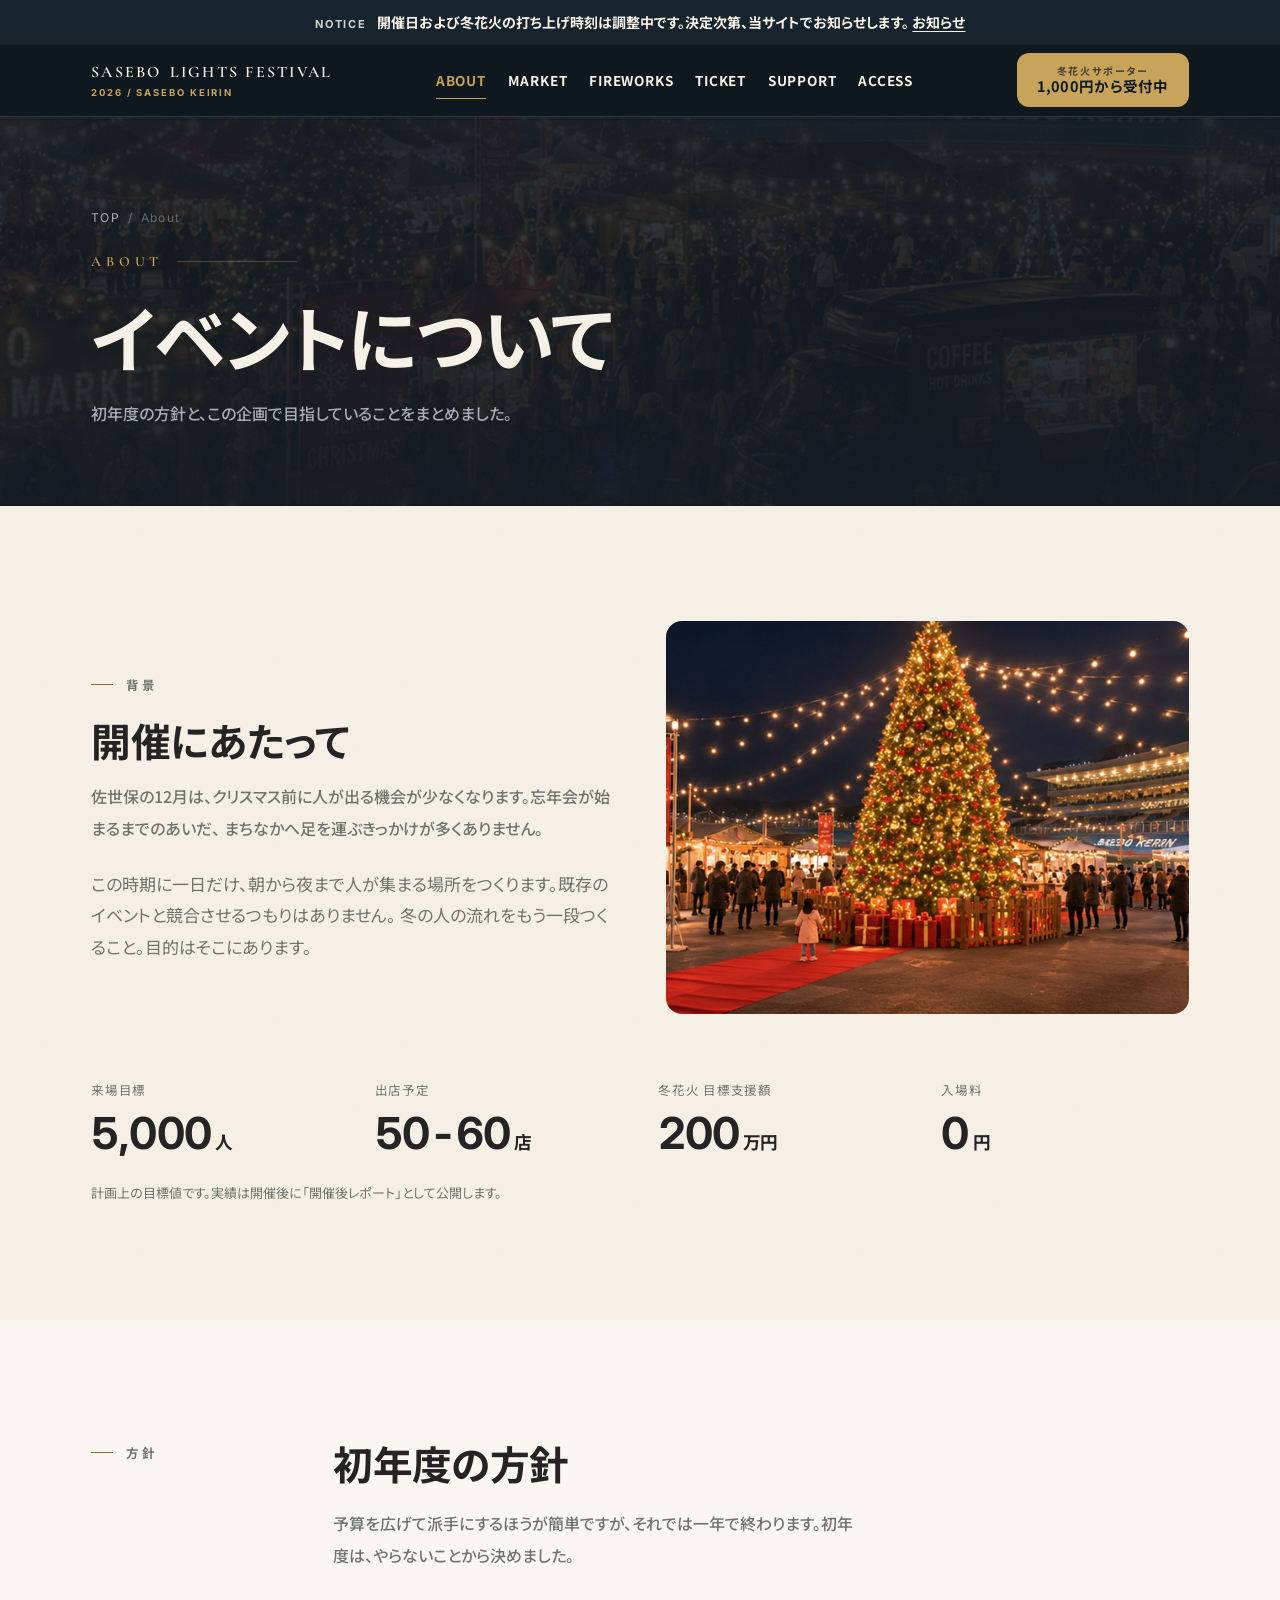
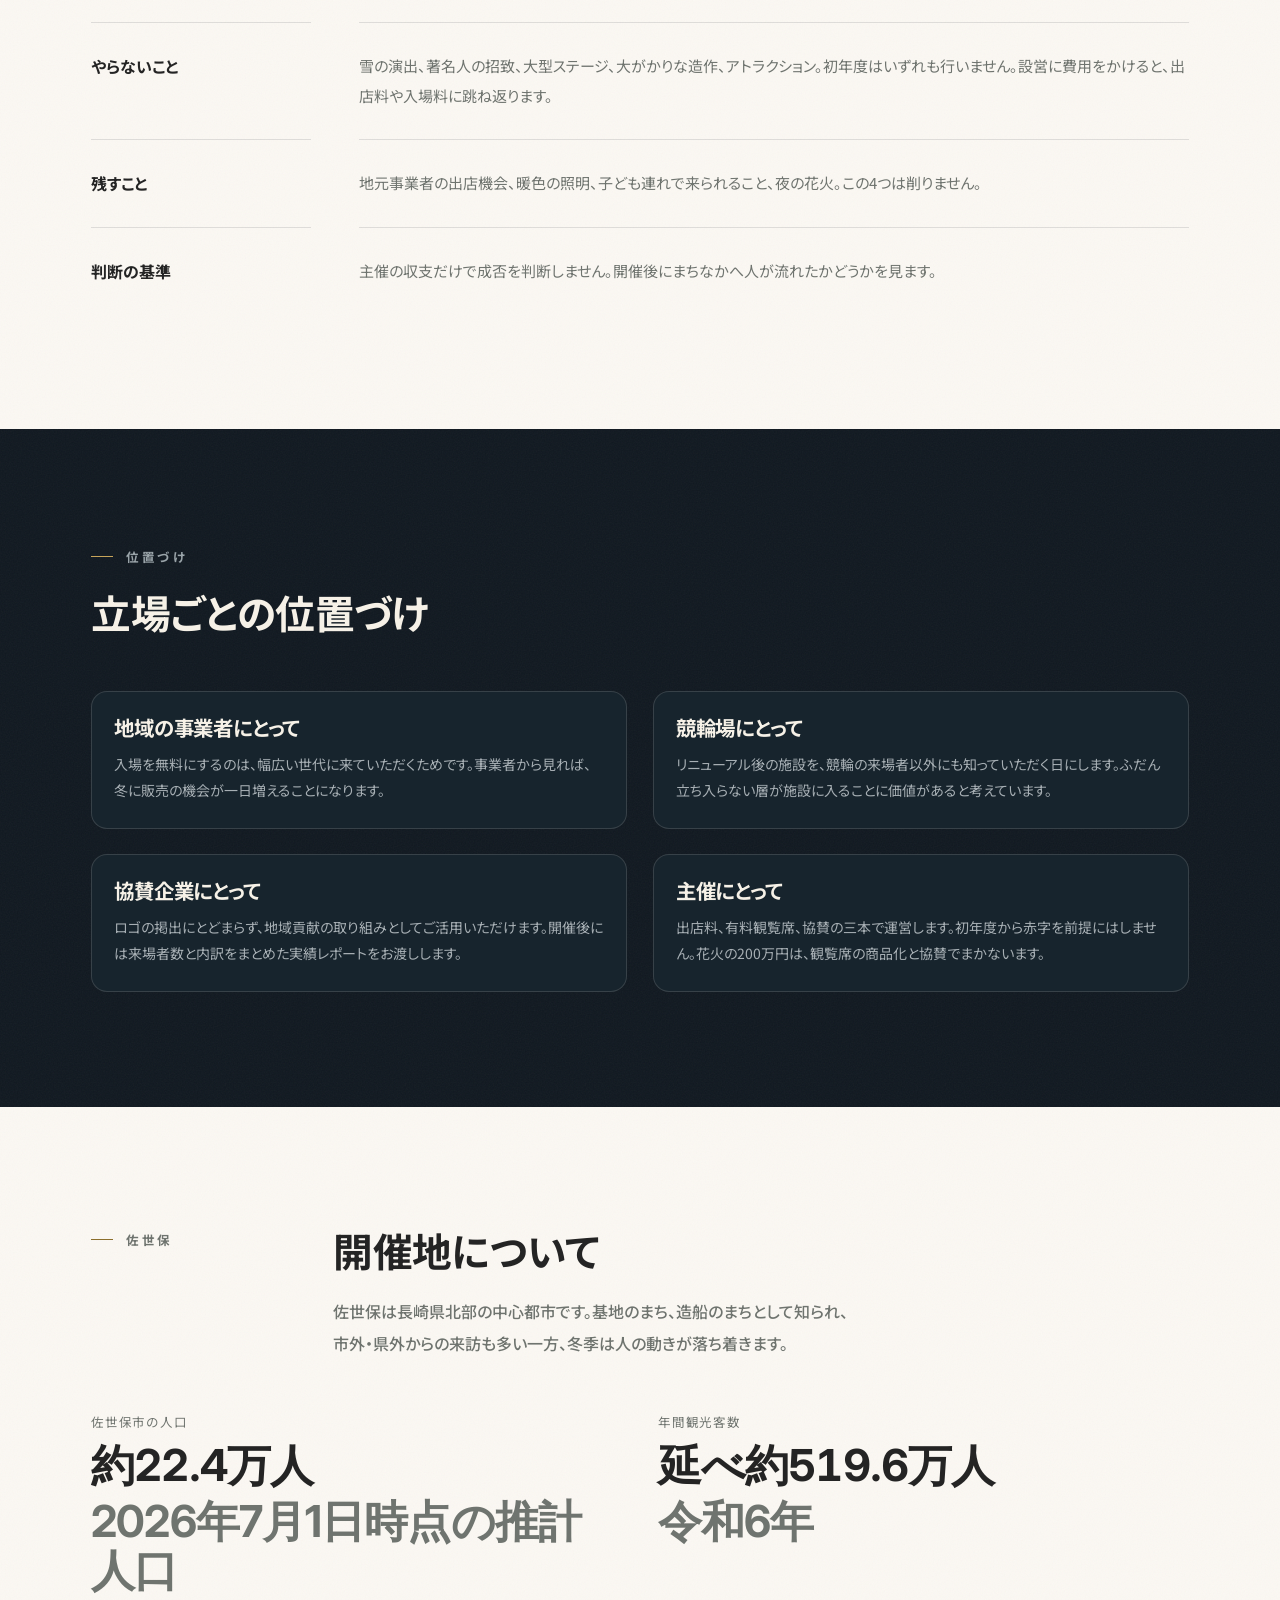
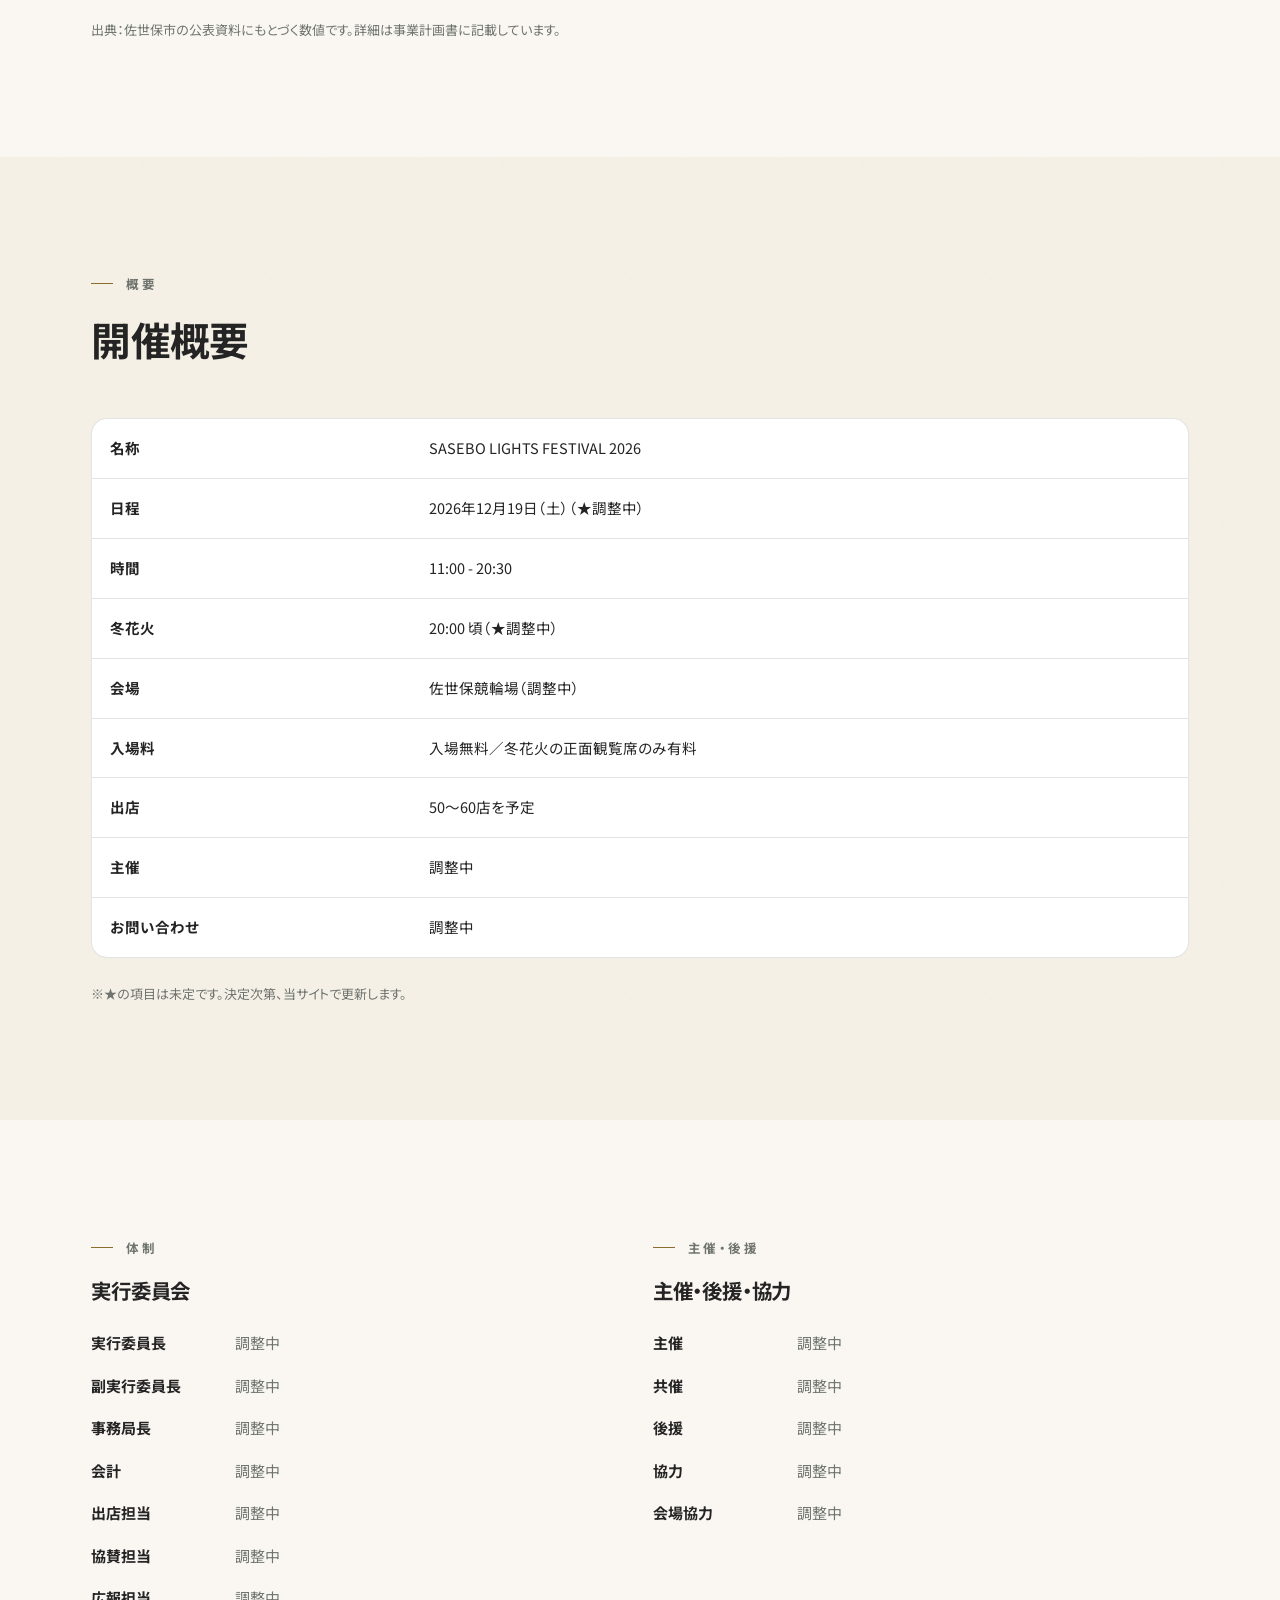
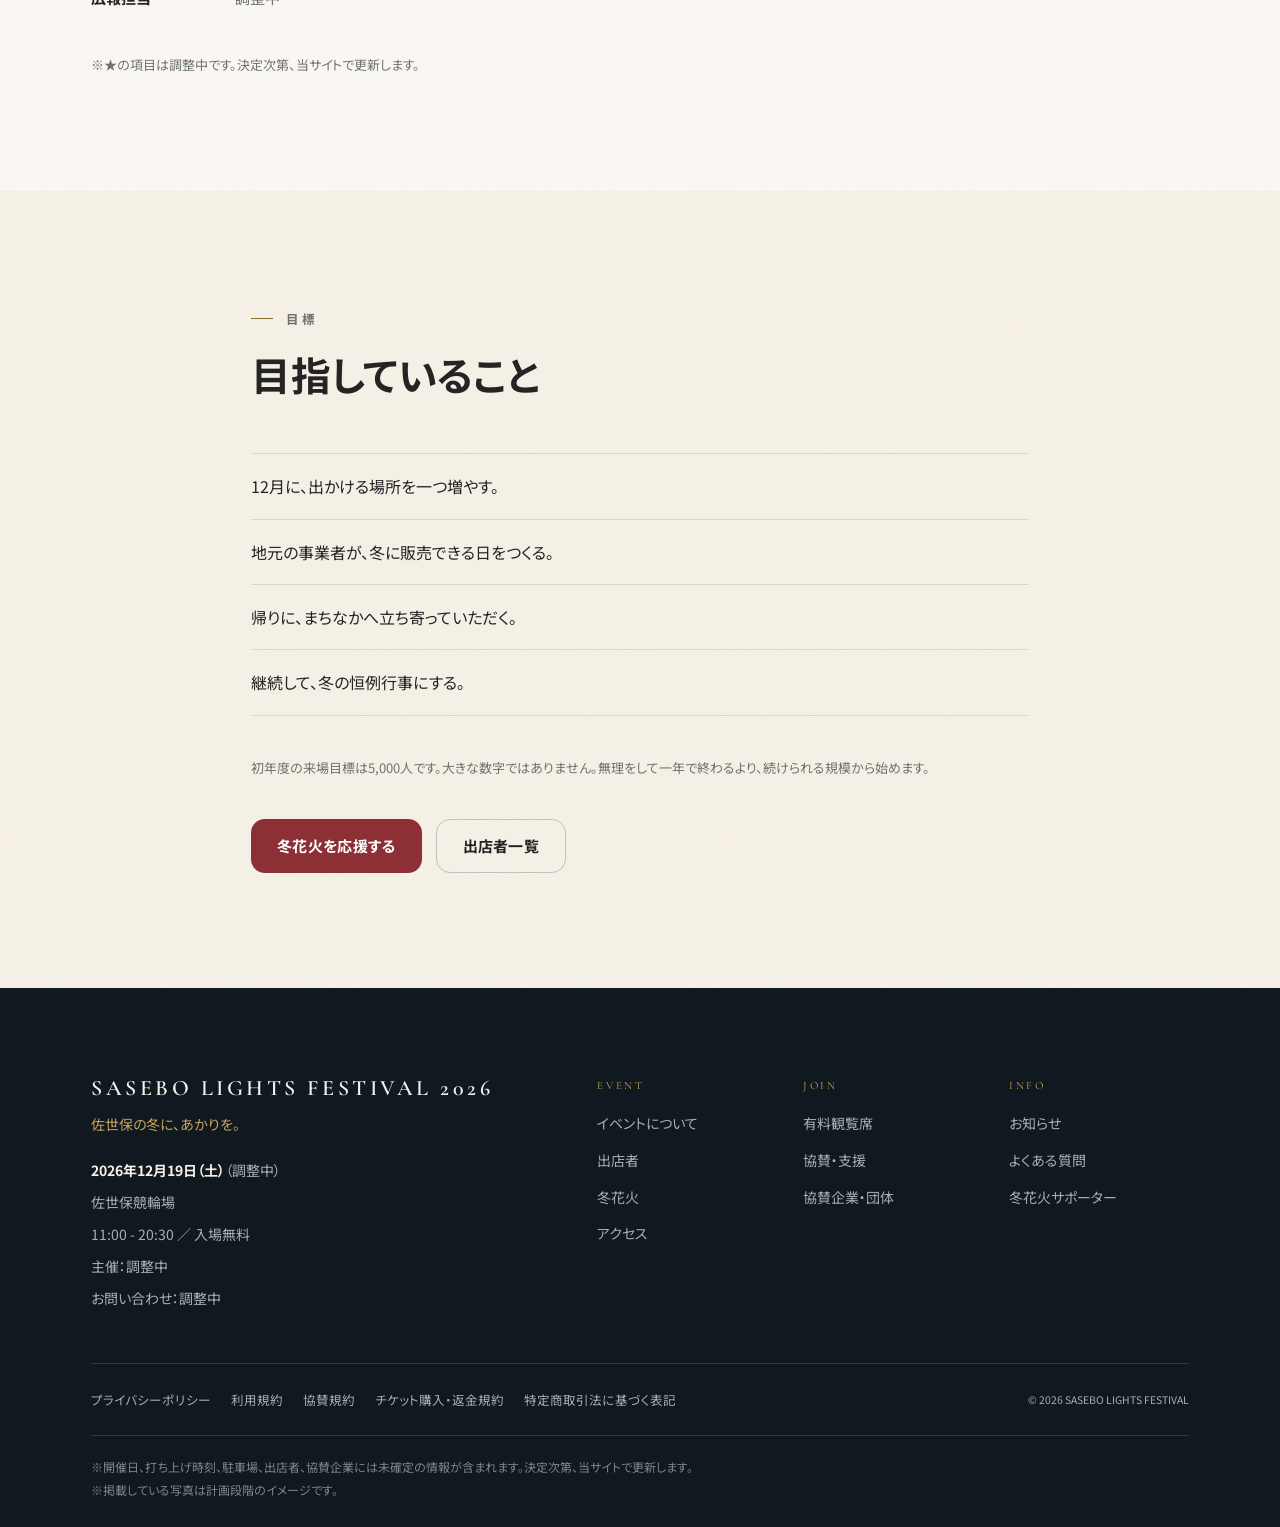
==== commit 36f9a085: "未確定の印が画面に出ないようにする（偽の連絡先の漏れを止める） data.js の ★ は「ここはまだ決まっていない」という編集者向けの目印だが、 値の中に書かれていたため、そのまま公開文字として描画" ====
--- a/about.html
+++ b/about.html
@@ -6,7 +6,9 @@
 <title>イベントについて｜SASEBO LIGHTS FESTIVAL 2026</title>
 <meta name="description" content="冬季の地域消費と人流をつくるための入場無料の屋外マーケット。企画方針、地域・会場・協賛それぞれにとっての意義をご説明します。">
 <meta name="robots" content="noindex"><!-- ★公開時に削除してください（仕様書21章） -->
-<link rel="canonical" href="https://example.jp/about.html">
+<!-- ★ canonical は正式ドメインが決まってから戻すこと。
+     example.jp のまま公開すると、検索側に別の URL を
+     正として伝えてしまう。<link rel="canonical" href="https://※/about.html"> -->
 <meta property="og:type" content="website">
 <meta property="og:site_name" content="SASEBO LIGHTS FESTIVAL 2026">
 <meta property="og:title" content="イベントについて｜SASEBO LIGHTS FESTIVAL 2026">
@@ -157,11 +159,11 @@
           <tr><th scope="row">日程</th><td data-l="DATE"><span class="js-date">2026年12月</span>（★調整中）</td></tr>
           <tr><th scope="row">時間</th><td data-l="TIME"><span class="js-open">11:00 - 20:30</span></td></tr>
           <tr><th scope="row">冬花火</th><td data-l="FIREWORKS"><span class="js-fireworks-time">20:00</span> 頃（★調整中）</td></tr>
-          <tr><th scope="row">会場</th><td data-l="VENUE"><span class="js-venue">佐世保競輪場</span>（<span class="js-address">住所は確定後に掲載</span>）</td></tr>
+          <tr><th scope="row">会場</th><td data-l="VENUE"><span class="js-venue">佐世保競輪場</span>（<span class="js-address">調整中</span>）</td></tr>
           <tr><th scope="row">入場料</th><td data-l="ADMISSION"><span class="js-admission">入場無料</span>／冬花火の正面観覧席のみ有料</td></tr>
           <tr><th scope="row">出店</th><td data-l="VENDORS">50〜60店を予定</td></tr>
-          <tr><th scope="row">主催</th><td data-l="ORGANIZER"><span class="js-organizer">★実行委員会名</span></td></tr>
-          <tr><th scope="row">お問い合わせ</th><td data-l="CONTACT"><span class="js-contact">★問い合わせ先</span></td></tr>
+          <tr><th scope="row">主催</th><td data-l="ORGANIZER"><span class="js-organizer">調整中</span></td></tr>
+          <tr><th scope="row">お問い合わせ</th><td data-l="CONTACT"><span class="js-contact">調整中</span></td></tr>
         </tbody>
       </table>
     </div>
@@ -218,8 +220,8 @@
           <p><b class="js-date">2026年12月</b><span class="js-provisional" hidden>（調整中）</span></p>
           <p class="js-venue">佐世保競輪場</p>
           <p><span class="js-open">11:00 - 20:30</span> ／ <span class="js-admission">入場無料</span></p>
-          <p>主催：<span class="js-organizer">実行委員会</span></p>
-          <p>お問い合わせ：<span class="js-contact">info@example.jp</span></p>
+          <p>主催：<span class="js-organizer">調整中</span></p>
+          <p>お問い合わせ：<span class="js-contact">調整中</span></p>
         </div>
       </div>
       <div class="ft__navs">
--- a/assets/css/style.css
+++ b/assets/css/style.css
@@ -1,6 +1,6 @@
 @charset "utf-8";
 /* ============================================================
-   SASEBO CHRISTMAS MARKET 2026 — Design System
+   SASEBO LIGHTS FESTIVAL 2026 — Design System
    仕様書 2章(ブランド) / 18章(Motion) / 19章(Responsive) / 20章(A11y) 準拠
    ============================================================ */
 
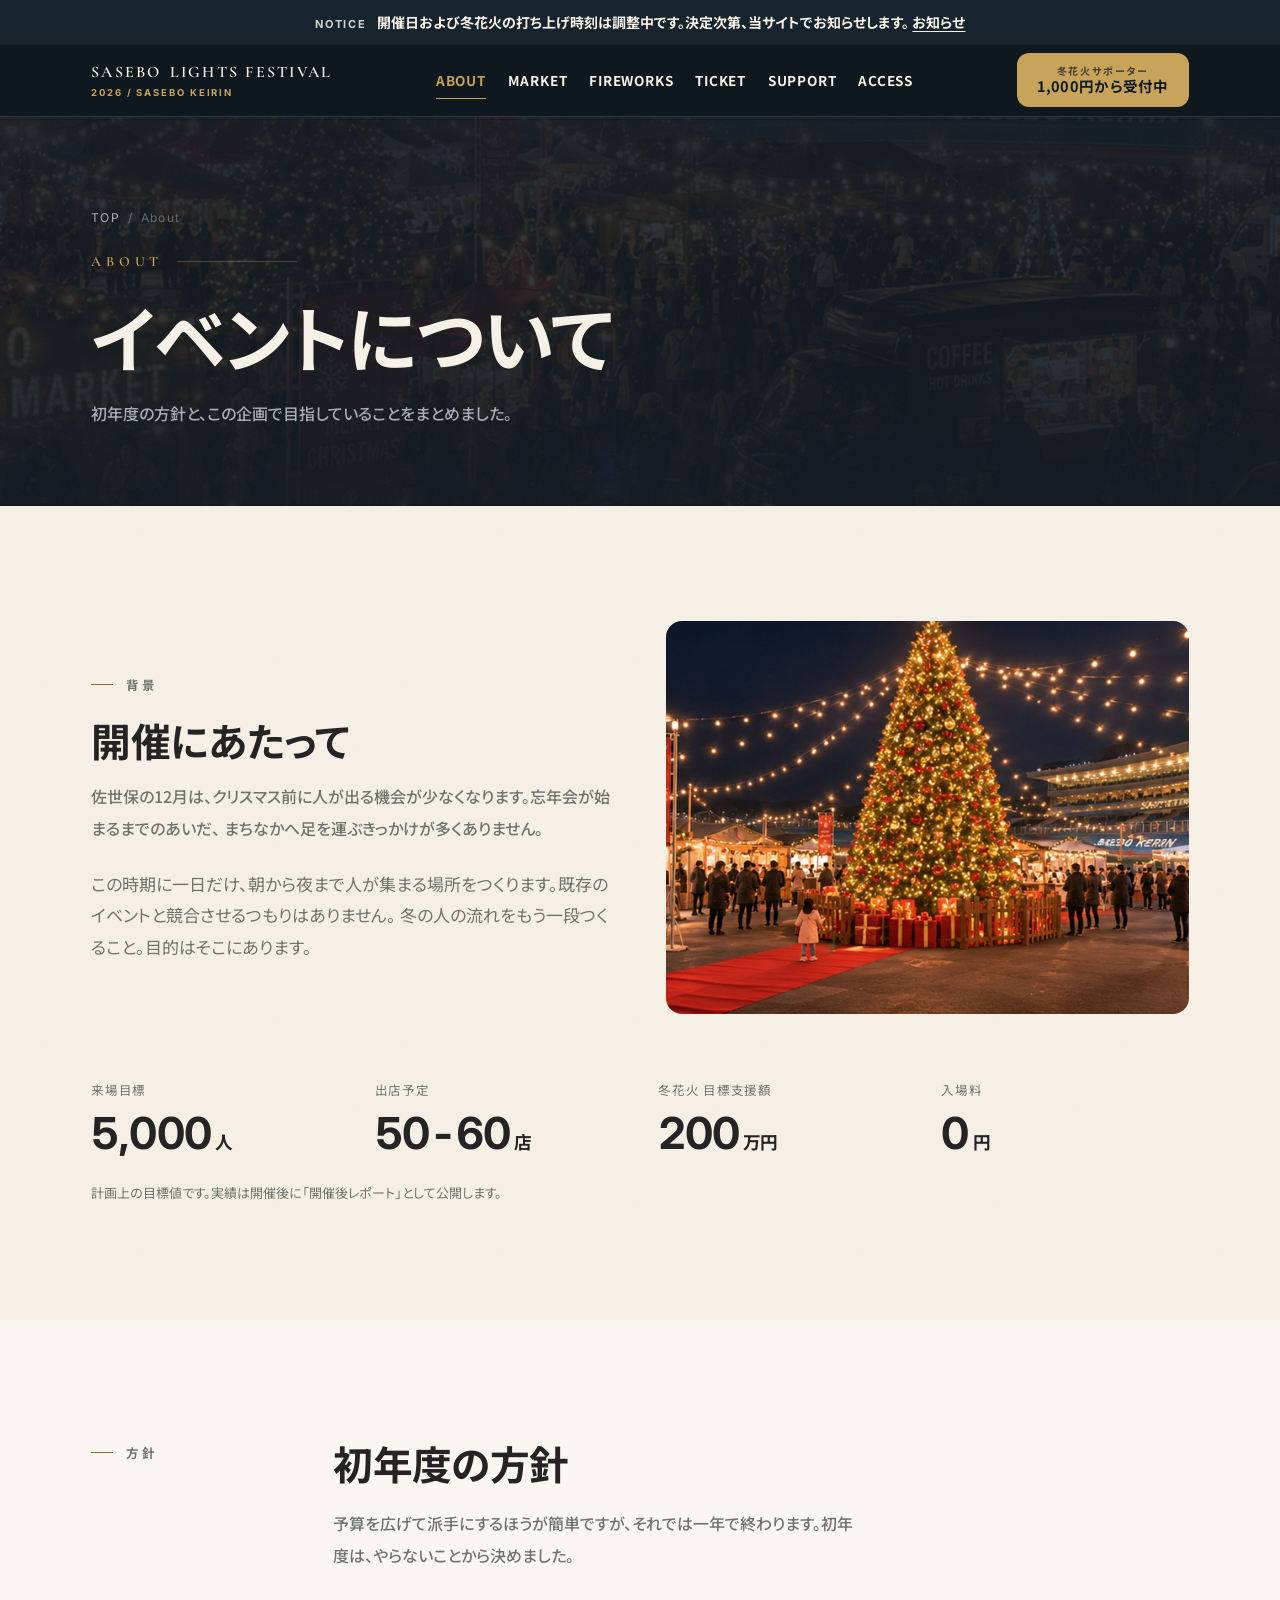
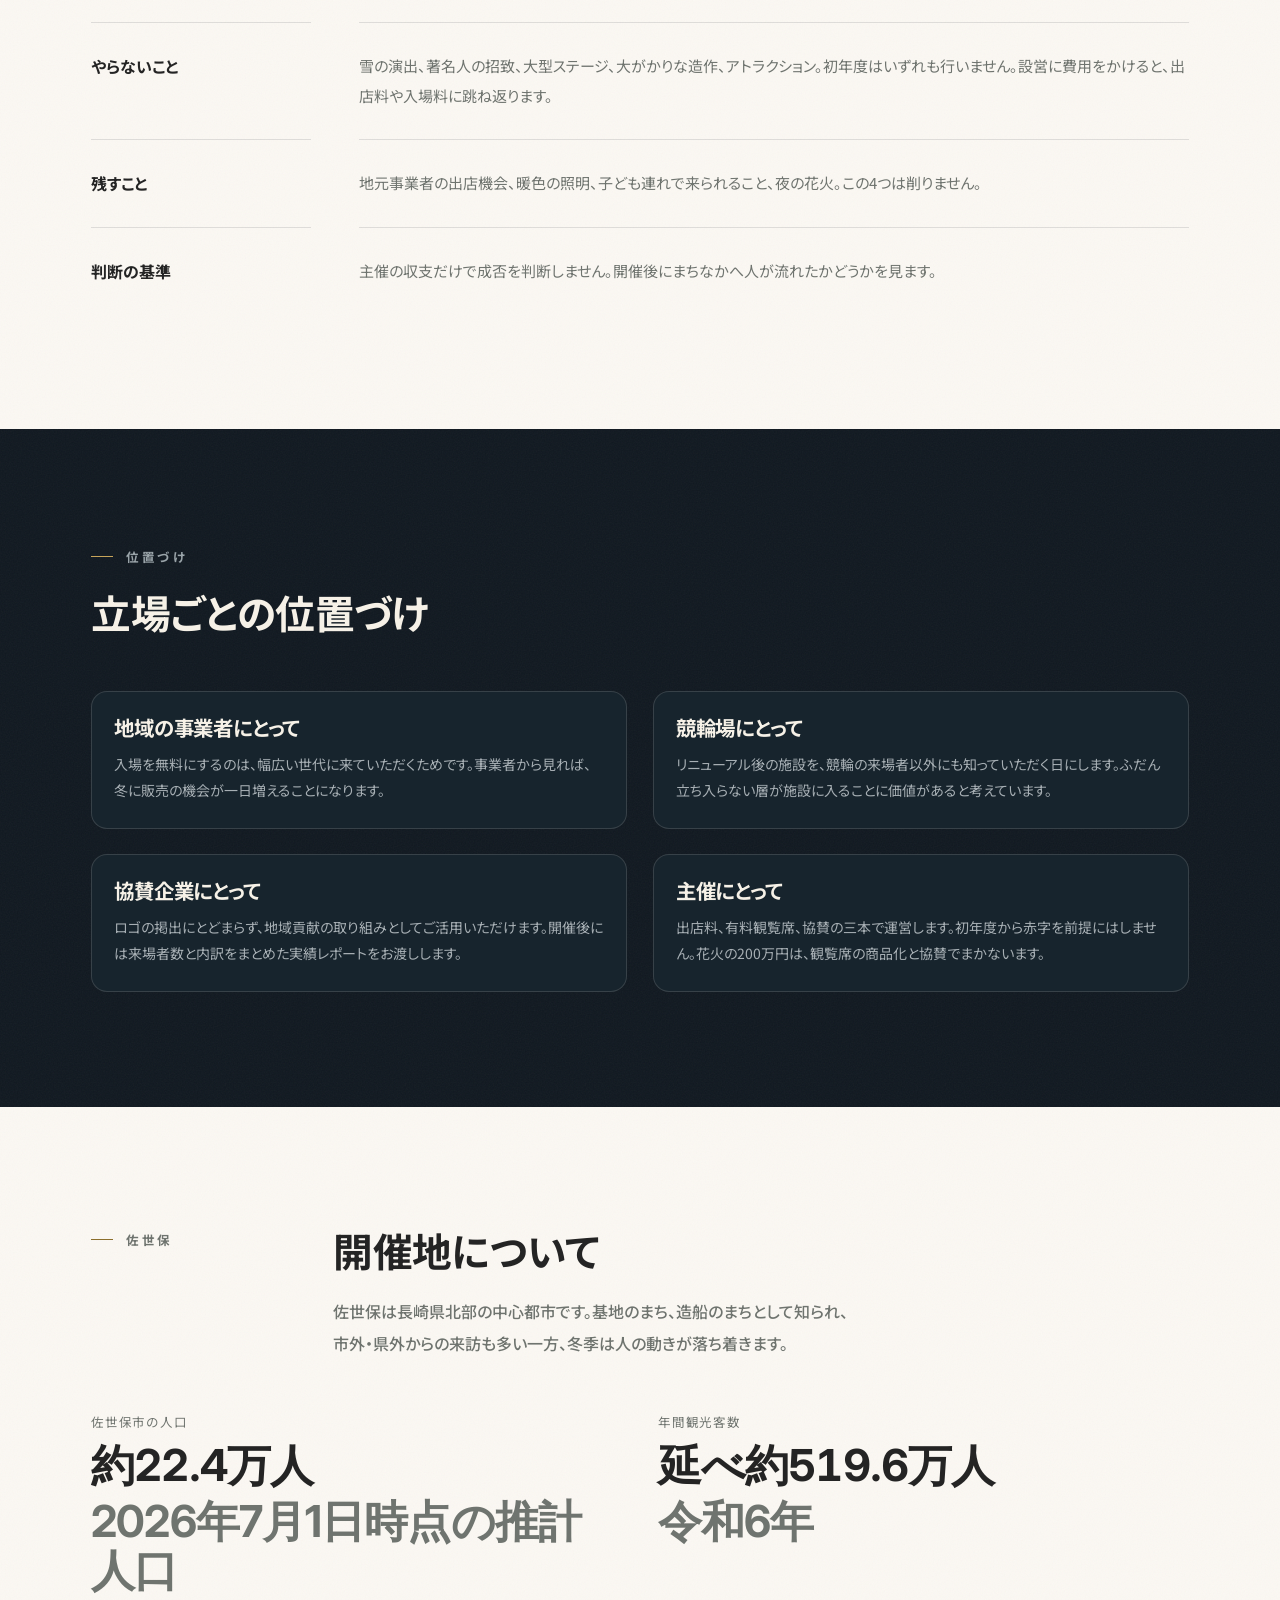
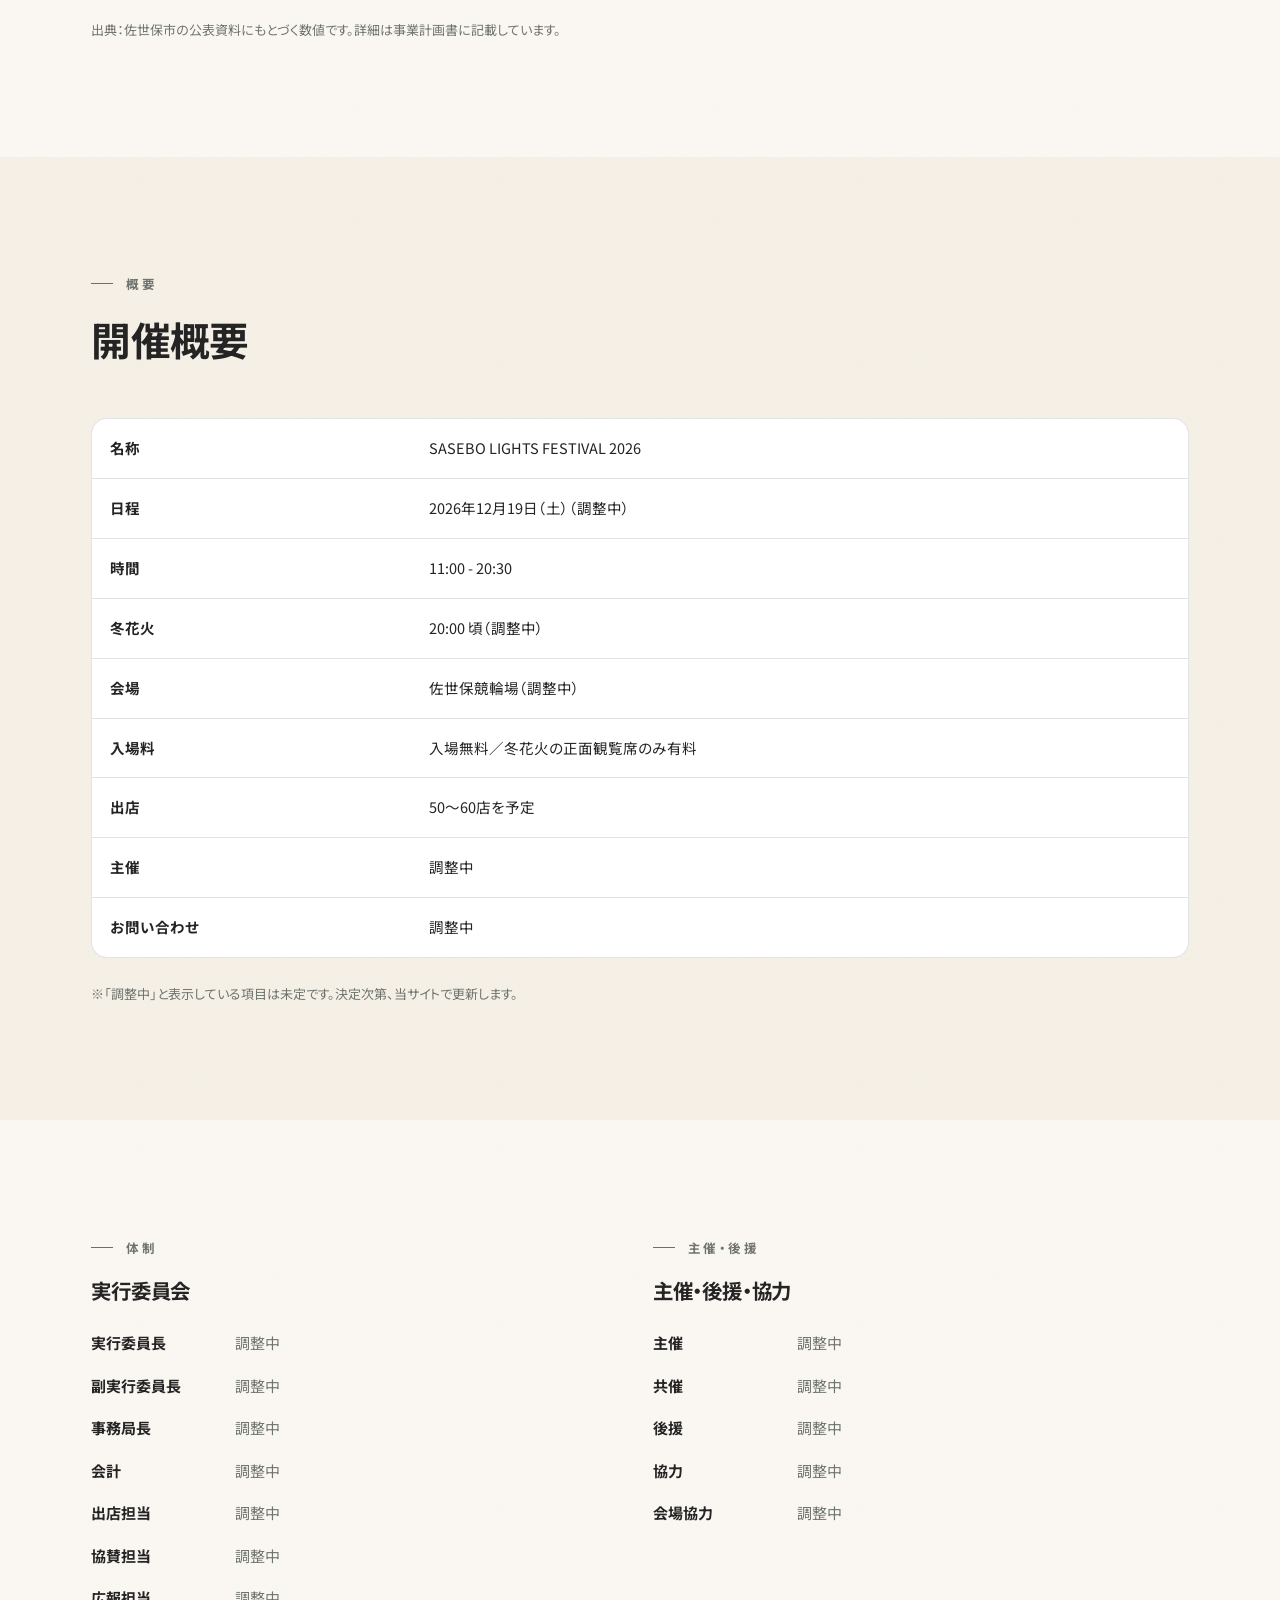
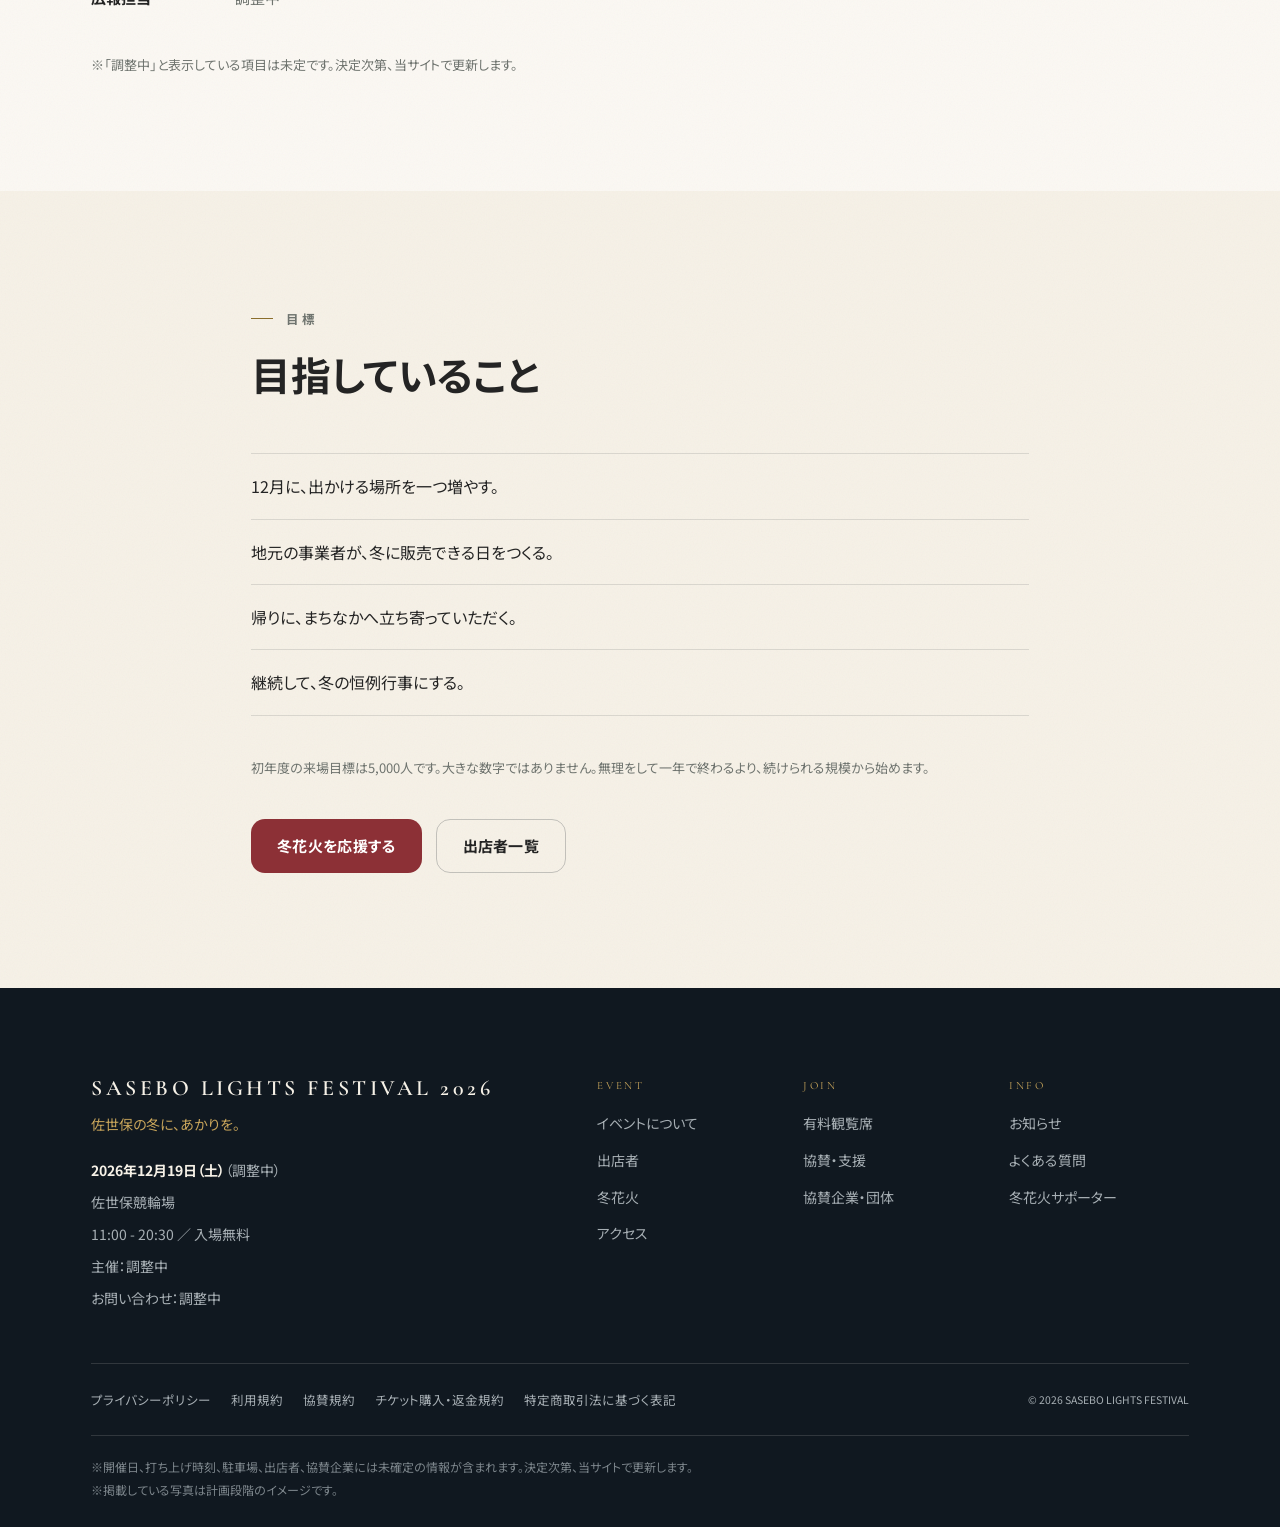
==== commit 56b03dab: "未確定の項目を「調整中」で出す(印が画面に漏れていたのを止める) data.js の ★ は編集者向けの目印で、公開する文字ではない。 それが値に入っていたため、★info@example.jp が全" ====
--- a/about.html
+++ b/about.html
@@ -156,9 +156,9 @@
       <table>
         <tbody>
           <tr><th scope="row">名称</th><td data-l="NAME">SASEBO LIGHTS FESTIVAL 2026</td></tr>
-          <tr><th scope="row">日程</th><td data-l="DATE"><span class="js-date">2026年12月</span>（★調整中）</td></tr>
+          <tr><th scope="row">日程</th><td data-l="DATE"><span class="js-date">2026年12月</span>（調整中）</td></tr>
           <tr><th scope="row">時間</th><td data-l="TIME"><span class="js-open">11:00 - 20:30</span></td></tr>
-          <tr><th scope="row">冬花火</th><td data-l="FIREWORKS"><span class="js-fireworks-time">20:00</span> 頃（★調整中）</td></tr>
+          <tr><th scope="row">冬花火</th><td data-l="FIREWORKS"><span class="js-fireworks-time">20:00</span> 頃（調整中）</td></tr>
           <tr><th scope="row">会場</th><td data-l="VENUE"><span class="js-venue">佐世保競輪場</span>（<span class="js-address">調整中</span>）</td></tr>
           <tr><th scope="row">入場料</th><td data-l="ADMISSION"><span class="js-admission">入場無料</span>／冬花火の正面観覧席のみ有料</td></tr>
           <tr><th scope="row">出店</th><td data-l="VENDORS">50〜60店を予定</td></tr>
@@ -167,7 +167,7 @@
         </tbody>
       </table>
     </div>
-    <p class="note mt-m">※★の項目は未定です。決定次第、当サイトで更新します。</p>
+    <p class="note mt-m">※「調整中」と表示している項目は未定です。決定次第、当サイトで更新します。</p>
   </div>
 </section>
 
@@ -185,7 +185,7 @@
         <dl class="dl mt-m" id="credits"></dl>
       </div>
     </div>
-    <p class="note mt-l">※★の項目は調整中です。決定次第、当サイトで更新します。</p>
+    <p class="note mt-l">※「調整中」と表示している項目は未定です。決定次第、当サイトで更新します。</p>
   </div>
 </section>
 
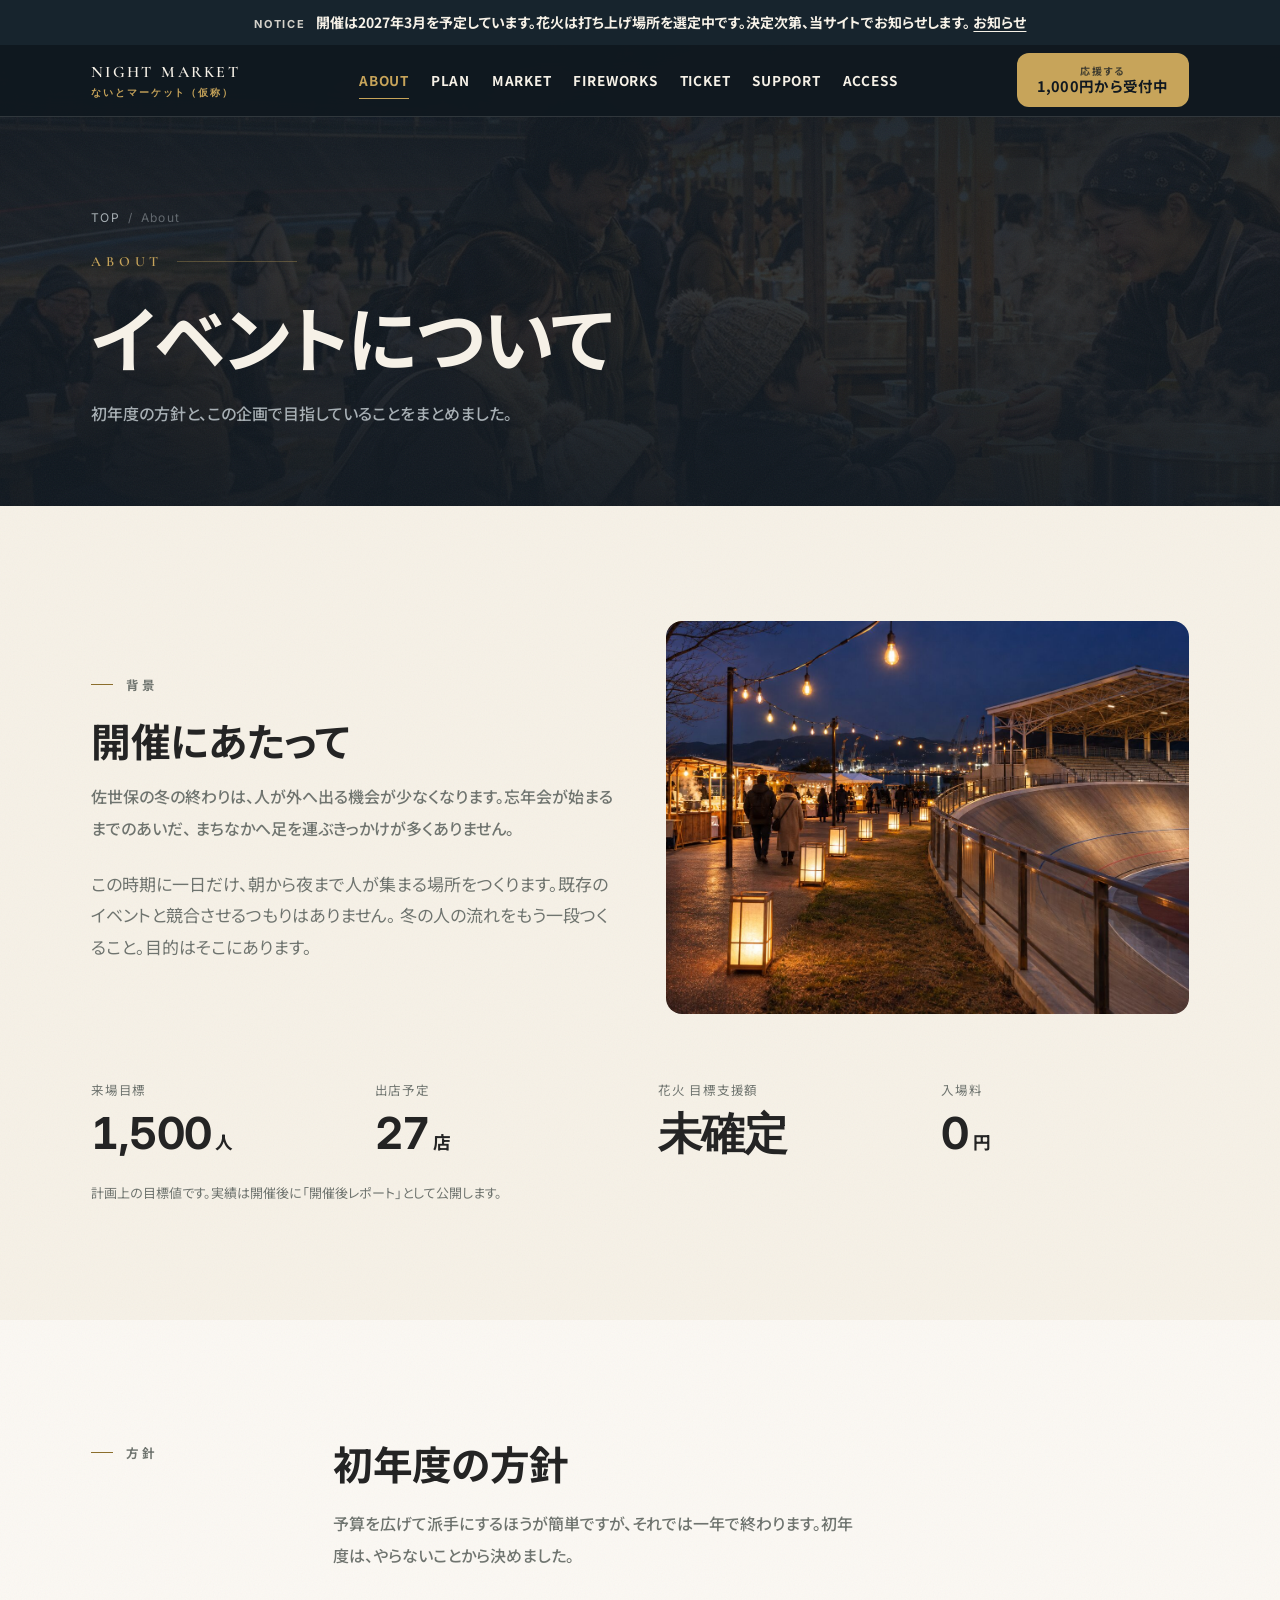
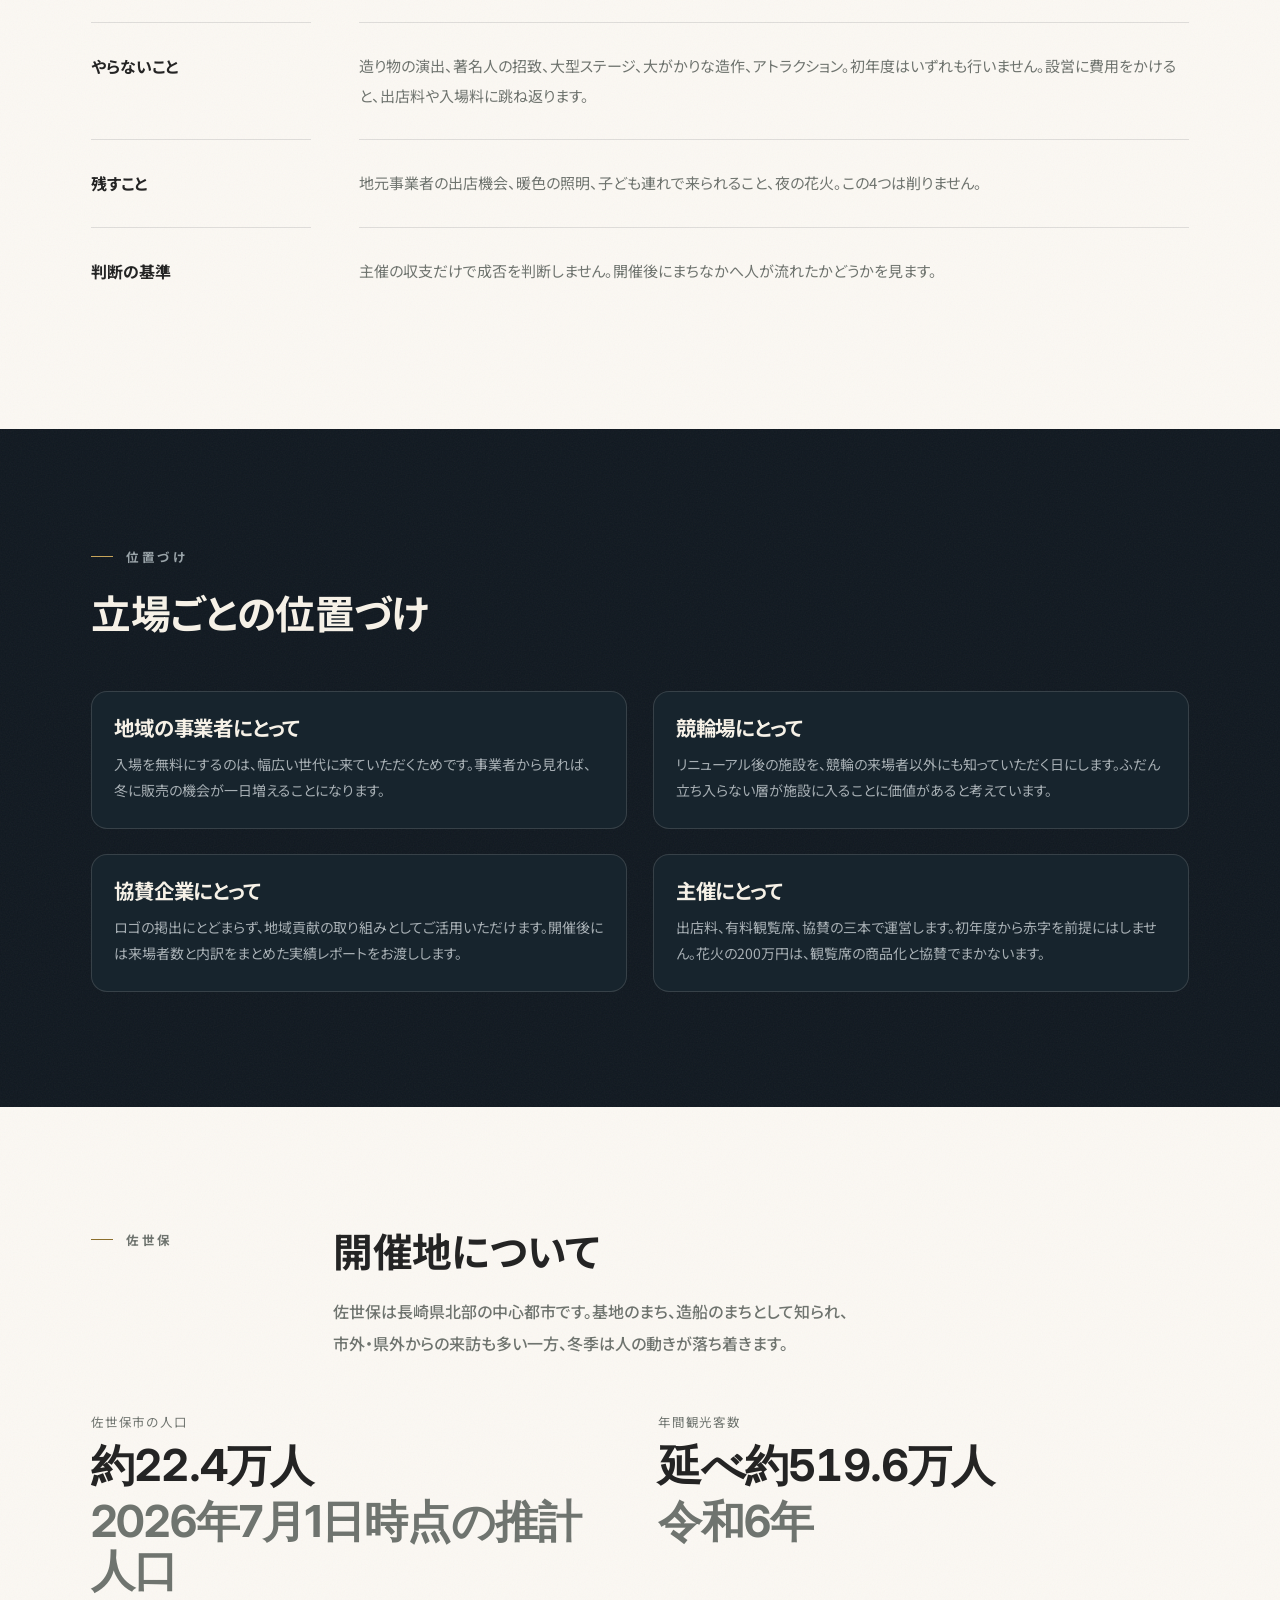
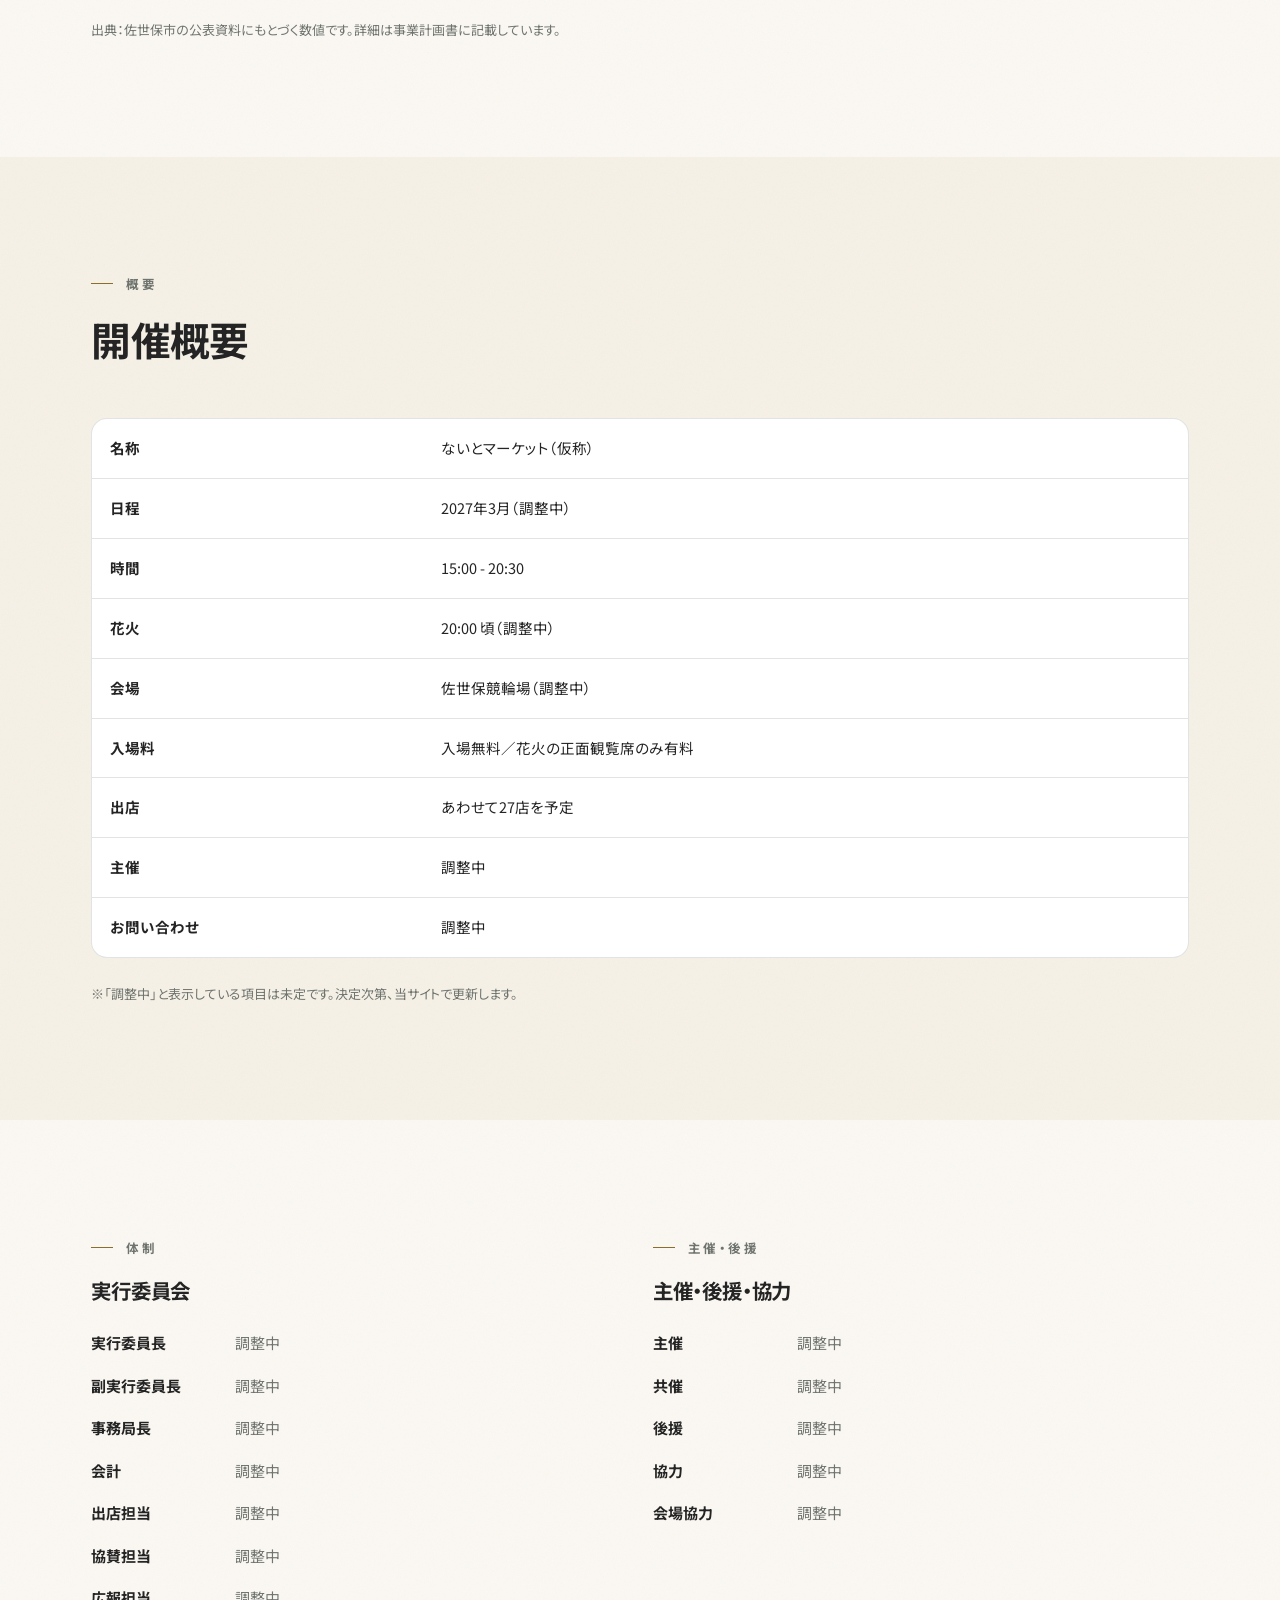
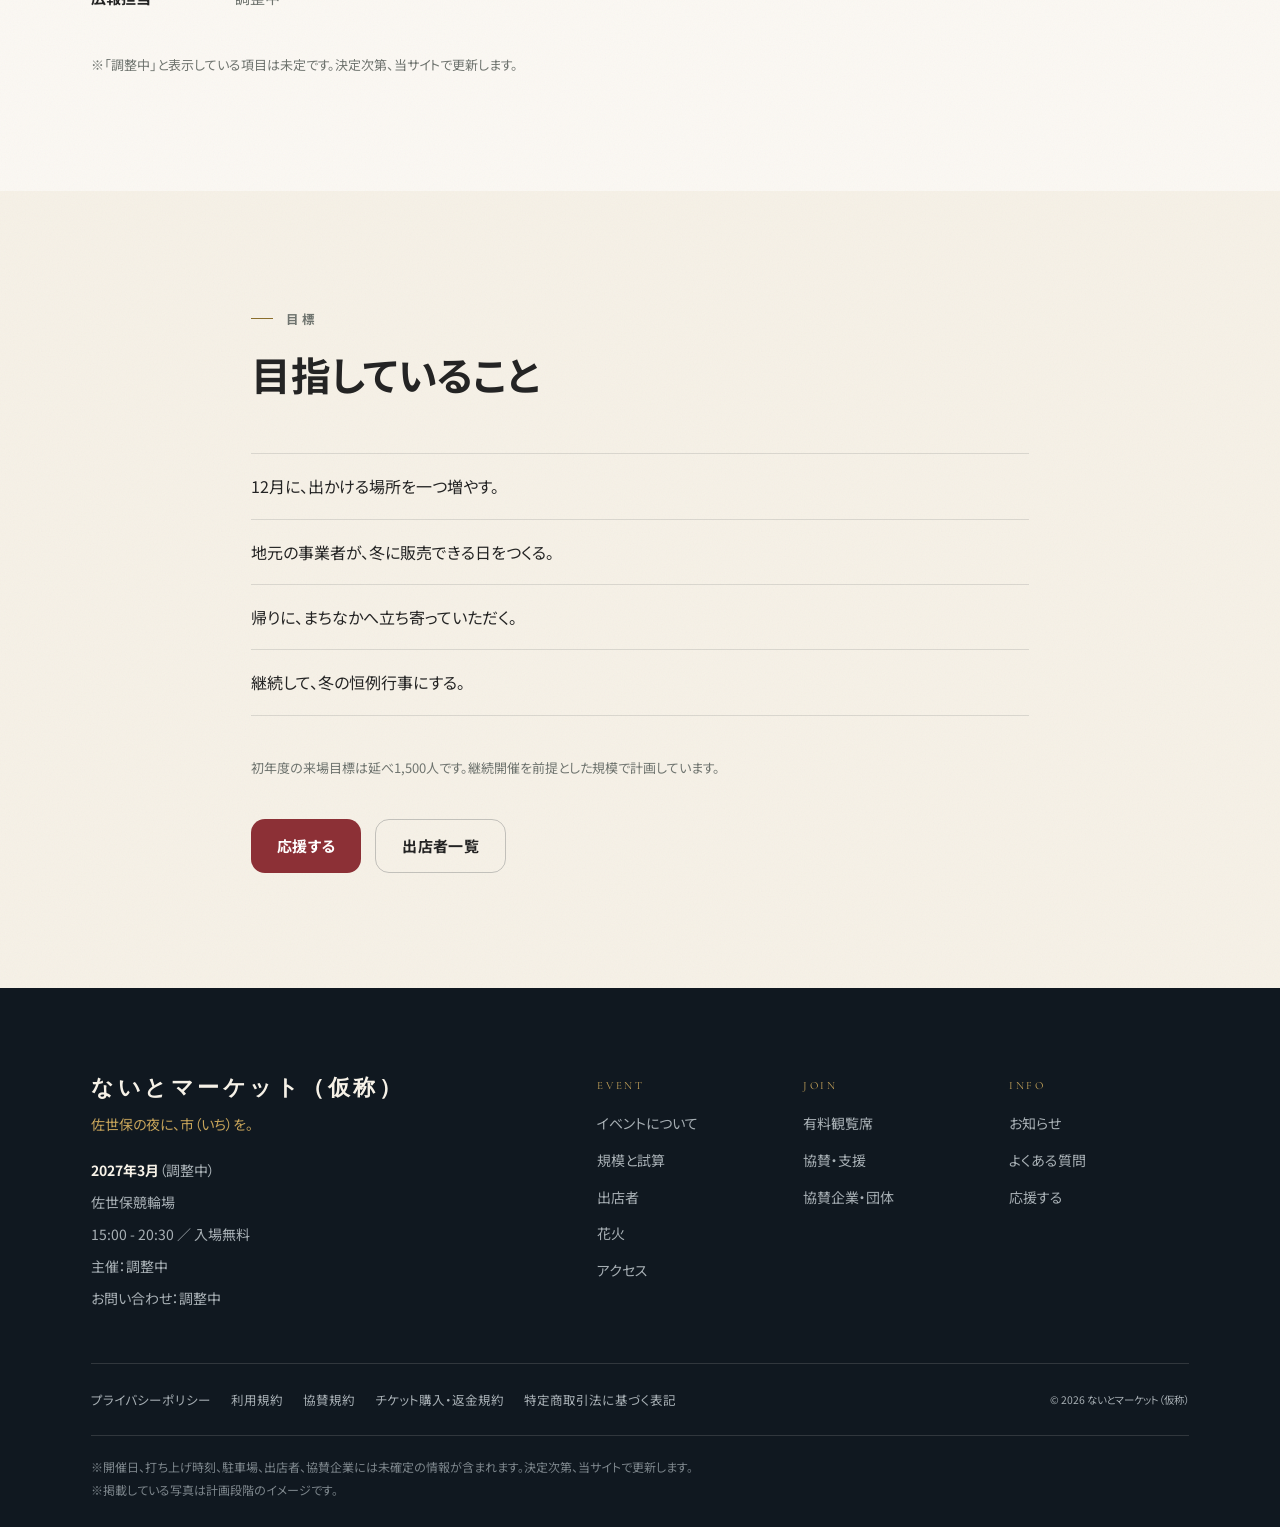
==== commit b09d83e8: "公開用のサイトを、いまの中身に入れ替える 8月24日のまま（SASEBO LIGHTS FESTIVAL）だったのを、本体 sasebo-2026 の site/ から写した。3か月ぶんの差がある。 " ====
--- a/about.html
+++ b/about.html
@@ -3,15 +3,15 @@
 <head>
 <meta charset="utf-8">
 <meta name="viewport" content="width=device-width, initial-scale=1">
-<title>イベントについて｜SASEBO LIGHTS FESTIVAL 2026</title>
+<title>イベントについて｜ないとマーケット（仮称）</title>
 <meta name="description" content="冬季の地域消費と人流をつくるための入場無料の屋外マーケット。企画方針、地域・会場・協賛それぞれにとっての意義をご説明します。">
 <meta name="robots" content="noindex"><!-- ★公開時に削除してください（仕様書21章） -->
 <!-- ★ canonical は正式ドメインが決まってから戻すこと。
      example.jp のまま公開すると、検索側に別の URL を
      正として伝えてしまう。<link rel="canonical" href="https://※/about.html"> -->
 <meta property="og:type" content="website">
-<meta property="og:site_name" content="SASEBO LIGHTS FESTIVAL 2026">
-<meta property="og:title" content="イベントについて｜SASEBO LIGHTS FESTIVAL 2026">
+<meta property="og:site_name" content="ないとマーケット（仮称）">
+<meta property="og:title" content="イベントについて｜ないとマーケット（仮称）">
 <meta property="og:description" content="冬季の地域消費と人流をつくるための入場無料の屋外マーケット。企画方針、地域・会場・協賛それぞれにとっての意義をご説明します。">
 <meta property="og:image" content="assets/img/photo/og-image.jpg">
 <meta name="twitter:card" content="summary_large_image">
@@ -26,13 +26,13 @@
 <div id="alert"></div>
 <header class="hd is-solid">
   <div class="hd__in">
-    <a class="logo" href="index.html" aria-label="SASEBO LIGHTS FESTIVAL 2026 トップページ">
-      <span class="logo__en"><span>SASEBO</span><span>LIGHTS FESTIVAL</span></span>
-      <span class="logo__jp">2026 / SASEBO KEIRIN</span>
+    <a class="logo" href="index.html" aria-label="ないとマーケット（仮称） トップページ">
+      <span class="logo__en"><span>NIGHT</span><span>MARKET</span></span>
+      <span class="logo__jp">ないとマーケット（仮称）</span>
     </a>
-    <nav class="nav" aria-label="メインナビゲーション"><a class="nav__link" data-page="about.html" href="about.html">ABOUT</a><a class="nav__link" data-page="market.html" href="market.html">MARKET</a><a class="nav__link" data-page="fireworks.html" href="fireworks.html">FIREWORKS</a><a class="nav__link" data-page="ticket.html" href="ticket.html">TICKET</a><a class="nav__link" data-page="support.html" href="support.html">SUPPORT</a><a class="nav__link" data-page="access.html" href="access.html">ACCESS</a></nav>
+    <nav class="nav" aria-label="メインナビゲーション"><a class="nav__link" data-page="about.html" href="about.html">ABOUT</a><a class="nav__link" data-page="plan.html" href="plan.html">PLAN</a><a class="nav__link" data-page="market.html" href="market.html">MARKET</a><a class="nav__link" data-page="fireworks.html" href="fireworks.html">FIREWORKS</a><a class="nav__link" data-page="ticket.html" href="ticket.html">TICKET</a><a class="nav__link" data-page="support.html" href="support.html">SUPPORT</a><a class="nav__link" data-page="access.html" href="access.html">ACCESS</a></nav>
     <a class="hd__cta" id="hdCta" href="support.html">
-      <span class="hd__cta-sub">冬花火サポーター</span>
+      <span class="hd__cta-sub">応援する</span>
       <span class="hd__cta-main">1,000円から受付中</span>
     </a>
     <button type="button" class="burger" aria-expanded="false" aria-controls="drawer" aria-label="メニューを開く"><span></span></button>
@@ -42,9 +42,9 @@
 
 <div class="drawer" id="drawer">
   <button type="button" class="drawer__close" aria-label="メニューを閉じる">&#215;</button>
-  <nav class="drawer__nav" aria-label="モバイルナビゲーション"><a class="drawer__link" href="about.html"><span>ABOUT</span>イベントについて</a><a class="drawer__link" href="market.html"><span>MARKET</span>出店者</a><a class="drawer__link" href="fireworks.html"><span>FIREWORKS</span>冬花火</a><a class="drawer__link" href="ticket.html"><span>TICKET</span>有料観覧席</a><a class="drawer__link" href="support.html"><span>SUPPORT</span>協賛・支援</a><a class="drawer__link" href="access.html"><span>ACCESS</span>アクセス</a><a class="drawer__link" href="partners.html"><span>PARTNERS</span>協賛企業・団体</a><a class="drawer__link" href="news.html"><span>NEWS</span>お知らせ</a><a class="drawer__link" href="faq.html"><span>FAQ</span>よくある質問</a></nav>
+  <nav class="drawer__nav" aria-label="モバイルナビゲーション"><a class="drawer__link" href="about.html"><span>ABOUT</span>イベントについて</a><a class="drawer__link" href="plan.html"><span>PLAN</span>規模と試算</a><a class="drawer__link" href="market.html"><span>MARKET</span>出店者</a><a class="drawer__link" href="fireworks.html"><span>FIREWORKS</span>花火</a><a class="drawer__link" href="ticket.html"><span>TICKET</span>有料観覧席</a><a class="drawer__link" href="support.html"><span>SUPPORT</span>協賛・支援</a><a class="drawer__link" href="access.html"><span>ACCESS</span>アクセス</a><a class="drawer__link" href="partners.html"><span>PARTNERS</span>協賛企業・団体</a><a class="drawer__link" href="news.html"><span>NEWS</span>お知らせ</a><a class="drawer__link" href="faq.html"><span>FAQ</span>よくある質問</a></nav>
   <div class="drawer__foot">
-    <a class="btn btn--support btn--block" href="support.html">冬花火を応援する</a>
+    <a class="btn btn--support btn--block" href="support.html">応援する</a>
     <a class="btn btn--secondary btn--block" href="ticket.html">有料観覧席</a>
   </div>
 </div>
@@ -68,7 +68,7 @@
         <p class="label">背景</p>
         <h2 class="h2">開催にあたって</h2>
         <p class="lead mt-s" style="color:var(--muted)">
-          佐世保の12月は、クリスマス前に人が出る機会が少なくなります。忘年会が始まるまでのあいだ、
+          佐世保の冬の終わりは、人が外へ出る機会が少なくなります。忘年会が始まるまでのあいだ、
           まちなかへ足を運ぶきっかけが多くありません。
         </p>
         <p class="mt-m" style="color:var(--muted)">
@@ -96,7 +96,7 @@
     </div>
     <dl class="dl dl--lines rv">
       <dt>やらないこと</dt>
-      <dd>雪の演出、著名人の招致、大型ステージ、大がかりな造作、アトラクション。初年度はいずれも行いません。設営に費用をかけると、出店料や入場料に跳ね返ります。</dd>
+      <dd>造り物の演出、著名人の招致、大型ステージ、大がかりな造作、アトラクション。初年度はいずれも行いません。設営に費用をかけると、出店料や入場料に跳ね返ります。</dd>
       <dt>残すこと</dt>
       <dd>地元事業者の出店機会、暖色の照明、子ども連れで来られること、夜の花火。この4つは削りません。</dd>
       <dt>判断の基準</dt>
@@ -155,13 +155,13 @@
     <div class="tbl rv">
       <table>
         <tbody>
-          <tr><th scope="row">名称</th><td data-l="NAME">SASEBO LIGHTS FESTIVAL 2026</td></tr>
+          <tr><th scope="row">名称</th><td data-l="NAME">ないとマーケット（仮称）</td></tr>
           <tr><th scope="row">日程</th><td data-l="DATE"><span class="js-date">2026年12月</span>（調整中）</td></tr>
           <tr><th scope="row">時間</th><td data-l="TIME"><span class="js-open">11:00 - 20:30</span></td></tr>
-          <tr><th scope="row">冬花火</th><td data-l="FIREWORKS"><span class="js-fireworks-time">20:00</span> 頃（調整中）</td></tr>
+          <tr><th scope="row">花火</th><td data-l="FIREWORKS"><span class="js-fireworks-time">20:00</span> 頃（調整中）</td></tr>
           <tr><th scope="row">会場</th><td data-l="VENUE"><span class="js-venue">佐世保競輪場</span>（<span class="js-address">調整中</span>）</td></tr>
-          <tr><th scope="row">入場料</th><td data-l="ADMISSION"><span class="js-admission">入場無料</span>／冬花火の正面観覧席のみ有料</td></tr>
-          <tr><th scope="row">出店</th><td data-l="VENDORS">50〜60店を予定</td></tr>
+          <tr><th scope="row">入場料</th><td data-l="ADMISSION"><span class="js-admission">入場無料</span>／花火の正面観覧席のみ有料</td></tr>
+          <tr><th scope="row">出店</th><td data-l="VENDORS">あわせて27店を予定</td></tr>
           <tr><th scope="row">主催</th><td data-l="ORGANIZER"><span class="js-organizer">調整中</span></td></tr>
           <tr><th scope="row">お問い合わせ</th><td data-l="CONTACT"><span class="js-contact">調整中</span></td></tr>
         </tbody>
@@ -201,9 +201,9 @@
       <li>帰りに、まちなかへ立ち寄っていただく。</li>
       <li>継続して、冬の恒例行事にする。</li>
     </ul>
-    <p class="note mt-l">初年度の来場目標は5,000人です。大きな数字ではありません。無理をして一年で終わるより、続けられる規模から始めます。</p>
+    <p class="note mt-l">初年度の来場目標は延べ1,500人です。継続開催を前提とした規模で計画しています。</p>
     <div class="btn-row mt-l">
-      <a class="btn btn--support" href="support.html">冬花火を応援する</a>
+      <a class="btn btn--support" href="support.html">応援する</a>
       <a class="btn btn--outline" href="market.html">出店者一覧</a>
     </div>
   </div>
@@ -214,8 +214,8 @@
   <div class="wrap">
     <div class="ft__top">
       <div class="ft__brand">
-        <p class="logo__en">SASEBO LIGHTS FESTIVAL 2026</p>
-        <p class="ft__tag">佐世保の冬に、あかりを。</p>
+        <p class="logo__en">ないとマーケット（仮称）</p>
+        <p class="ft__tag">佐世保の夜に、市（いち）を。</p>
         <div class="ft__info">
           <p><b class="js-date">2026年12月</b><span class="js-provisional" hidden>（調整中）</span></p>
           <p class="js-venue">佐世保競輪場</p>
@@ -229,8 +229,9 @@
           <p class="ft__ttl">Event</p>
           <ul class="ft__list">
             <li><a href="about.html">イベントについて</a></li>
+            <li><a href="plan.html">規模と試算</a></li>
             <li><a href="market.html">出店者</a></li>
-            <li><a href="fireworks.html">冬花火</a></li>
+            <li><a href="fireworks.html">花火</a></li>
             <li><a href="access.html">アクセス</a></li>
           </ul>
         </div>
@@ -247,14 +248,14 @@
           <ul class="ft__list">
             <li><a href="news.html">お知らせ</a></li>
             <li><a href="faq.html">よくある質問</a></li>
-            <li><a href="index.html#meter">冬花火サポーター</a></li>
+            <li><a href="index.html#meter">応援する</a></li>
           </ul>
         </div>
       </div>
     </div>
     <div class="ft__bottom">
       <div class="ft__legal" id="legalLinks"></div>
-      <small>&copy; <span class="js-year">2026</span> SASEBO LIGHTS FESTIVAL</small>
+      <small>&copy; <span class="js-year">2026</span> ないとマーケット（仮称）</small>
     </div>
     <p class="ft__note">
       ※開催日、打ち上げ時刻、駐車場、出店者、協賛企業には未確定の情報が含まれます。決定次第、当サイトで更新します。<br>
@@ -265,7 +266,7 @@
 
 <div class="mcta">
   <a class="btn btn--support" href="support.html">応援する</a>
-  <a class="btn btn--primary" href="ticket.html">席を買う</a>
+  <a class="btn btn--secondary" href="ticket.html">観覧席について</a><!-- 席の販売は、花火の打ち上げ場所が決まるまで開けない（仕様書5節） -->
 </div>
 <div class="toast" id="toast" role="status" aria-live="polite"></div>
 
--- a/assets/css/style.css
+++ b/assets/css/style.css
@@ -1,6 +1,6 @@
 @charset "utf-8";
 /* ============================================================
-   SASEBO LIGHTS FESTIVAL 2026 — Design System
+   ないとマーケット（仮称） — Design System
    仕様書 2章(ブランド) / 18章(Motion) / 19章(Responsive) / 20章(A11y) 準拠
    ============================================================ */
 
@@ -868,3 +868,140 @@
 .section--ink .faq__q::before,.section--ink2 .faq__q::before{color:var(--gold)}
 .section--ink .faq__mark::before,.section--ink .faq__mark::after,
 .section--ink2 .faq__mark::before,.section--ink2 .faq__mark::after{background:var(--gold)}
+
+/* ---------- 22. 試算ページ（plan.html） ----------
+   数字を並べる場所。装飾より、**どれが仮説でどれが決まりかが分かること**を優先する。 */
+
+/* 仮説である断り。表より先に目に入る位置・強さにする */
+.plan-caution{
+  margin-top:1.4em;max-width:760px;
+  padding:14px 18px;border-left:3px solid var(--gold);
+  background:rgba(199,164,90,.08);
+  font-size:.95rem;line-height:1.9;color:var(--text);
+}
+
+.table-wrap{margin-top:1.8em;overflow-x:auto;-webkit-overflow-scrolling:touch}
+.plan-table{width:100%;min-width:560px;border-collapse:collapse;font-size:.95rem}
+.plan-table th,.plan-table td{
+  padding:12px 14px;text-align:left;vertical-align:top;
+  border-bottom:1px solid var(--line-light);
+}
+.plan-table thead th{
+  font-size:.78rem;letter-spacing:.08em;color:var(--muted);
+  font-weight:700;white-space:nowrap;border-bottom-color:var(--text);
+}
+.plan-table tbody th{font-weight:700}
+/* 数字の列は詰めない。和文の説明列だけ折り返す */
+.plan-table td:not(:last-child){white-space:nowrap}
+.plan-table .is-strong th,.plan-table .is-strong td{
+  background:rgba(199,164,90,.10);font-weight:700;
+}
+
+.plan-total{margin-top:1.2em;font-size:1.05rem}
+.plan-total b{font-family:var(--num);font-size:1.5rem;letter-spacing:.01em}
+
+.plan-note{margin-top:1em;font-size:.9rem;line-height:1.9;color:var(--muted)}
+
+/* 削れるかの印。色だけに頼らず、文字そのもので区別がつくようにする */
+.plan-cut{display:inline-block;padding:2px 8px;border-radius:999px;
+  border:1px solid var(--line-light);font-size:.8rem;white-space:nowrap}
+.plan-cut--no{border-color:var(--red);color:var(--red);font-weight:700}
+.plan-cut--care{border-color:var(--gold);color:#8a6d2c}
+
+/* 概略図。地図ではないので、枠と注記で「図」だと分かるようにする */
+.plan-map{margin:2em 0 0;max-width:900px}
+.plan-map svg{width:100%;height:auto;display:block;border-radius:var(--r-card)}
+.map-sea{fill:#4E7F90;font-family:var(--jp);font-size:19px}
+.map-road{stroke:rgba(246,241,231,.42);stroke-width:3;fill:none;stroke-linecap:round}
+.map-road--thin{stroke-width:1.5;stroke-dasharray:6 7}
+.map-label{fill:var(--on-dark-mute);font-family:var(--jp);font-size:15px}
+.map-place{fill:var(--on-dark);font-family:var(--jp);font-size:17px}
+.map-dot{fill:var(--on-dark-mute)}
+.map-venue{fill:var(--gold)}
+.map-halo{fill:rgba(199,164,90,.16)}
+.map-venue-label{fill:var(--gold);font-family:var(--en);font-size:22px;letter-spacing:.06em}
+.map-north{fill:var(--on-dark-mute)}
+
+@media (max-width:640px){
+  .plan-table{min-width:520px}
+  .plan-total b{font-size:1.3rem}
+}
+
+/* ---------- 23. 導線・時間割・警備（plan.html） ----------
+   図は「順番と、人が溜まる場所」だけを描く。会場図ではないので、
+   縮尺も方位も持たせない。 */
+
+.plan-flowmap{margin:2em 0 0;max-width:980px}
+.plan-flowmap svg{width:100%;height:auto;display:block;border-radius:var(--r-card)}
+
+.fm-path{stroke:rgba(246,241,231,.38);stroke-width:3;fill:none;stroke-linecap:round}
+.fm-path--split{stroke-width:1.6;stroke-dasharray:7 8}
+.fm-dot{fill:#16242E;stroke:var(--gold);stroke-width:2}
+/* 溜まる場所だけ、印を強くする。全部を強くすると、どこも強くない */
+.fm-dot--peak{fill:rgba(199,164,90,.18);stroke-width:3}
+.fm-no{fill:var(--gold);font-family:var(--num);font-size:20px;letter-spacing:.04em}
+.fm-label{fill:var(--on-dark);font-family:var(--jp);font-size:17px}
+.fm-peak{fill:var(--gold);font-family:var(--jp);font-size:15px}
+.fm-exit{fill:var(--on-dark-mute);font-family:var(--jp);font-size:15px}
+
+/* 通り道の原則。表の下に置いて、表の読み方を縛る一文にする */
+.plan-rule{
+  margin-top:1.4em;max-width:760px;padding:12px 16px;
+  border:1px solid var(--line-light);border-radius:var(--r-card);
+  font-size:.95rem;line-height:1.9;
+}
+
+.plan-no{
+  display:inline-block;min-width:2.2em;
+  font-family:var(--num);font-size:.86em;color:var(--muted);letter-spacing:.06em;
+}
+
+/* 時刻の列。**数字を揃える。**揃っていないと、前後関係が読み取りにくい */
+.plan-time{font-family:var(--num);font-size:1.05em;letter-spacing:.02em;white-space:nowrap}
+.plan-table--time td:nth-child(2){color:var(--text)}
+.plan-table--time td:nth-child(3){color:var(--muted)}
+
+@media (max-width:640px){
+  .plan-table--time{min-width:560px}
+}
+
+/* 行の見出しは折らない。**狭い画面で「花/火の前」と割れる。**
+   表そのものは .table-wrap が横に送るので、折らなくても読める。 */
+.plan-table tbody th{white-space:nowrap}
+
+/* ---------- 24. 試算のラベル（2026-11-11） ----------
+   **色だけで分けない。** 白黒で印刷しても、読み上げでも区別がつくように、
+   文字そのものをラベルにする。 */
+
+.plan-status{
+  display:inline-block;margin-top:1.4em;padding:6px 14px;
+  border:1px solid var(--line);border-radius:999px;
+  font-size:.85rem;letter-spacing:.04em;color:var(--muted);
+}
+
+.plan-legend{
+  display:flex;flex-wrap:wrap;gap:8px 18px;align-items:center;
+  margin-top:1.2em;font-size:.85rem;color:var(--muted);
+}
+
+.plan-tag{
+  display:inline-block;padding:1px 7px;margin-right:2px;
+  border:1px solid var(--line-light);border-radius:3px;
+  font-size:.74rem;letter-spacing:.06em;white-space:nowrap;
+}
+.plan-tag--fact{border-color:#4E7F90;color:#3c6775}
+.plan-tag--goal{border-color:var(--gold);color:#8a6d2c}
+.plan-tag--none{border-color:var(--red);color:var(--red)}
+
+/* これから詰めること。**箇条書きのまま出す。**表にすると、
+   埋まっているように見えてしまう */
+.plan-todo{
+  margin:1.2em 0 0;padding-left:1.2em;max-width:760px;
+  font-size:.95rem;line-height:2;
+}
+.plan-todo li{margin-top:.4em}
+
+/* 列が増えた表。狭い画面では横に送る */
+@media (max-width:900px){
+  #planScenario{min-width:900px}
+}
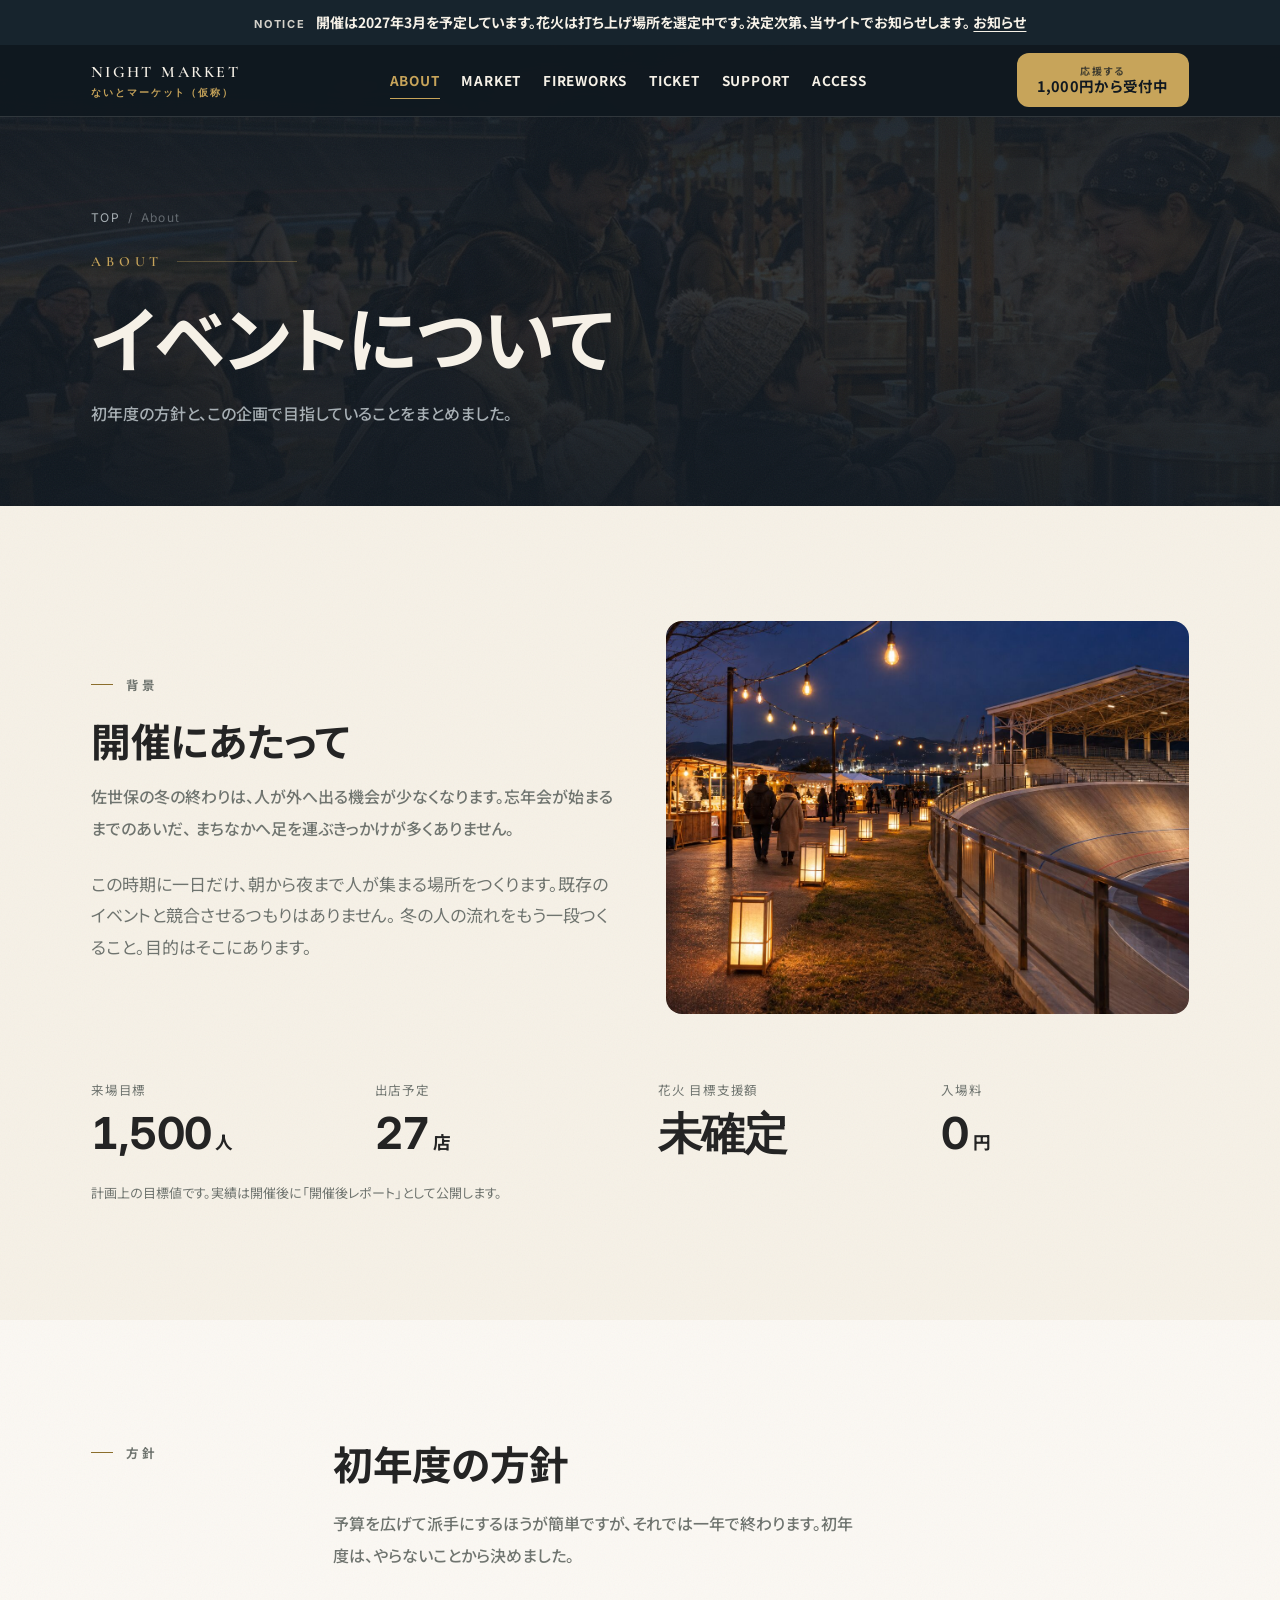
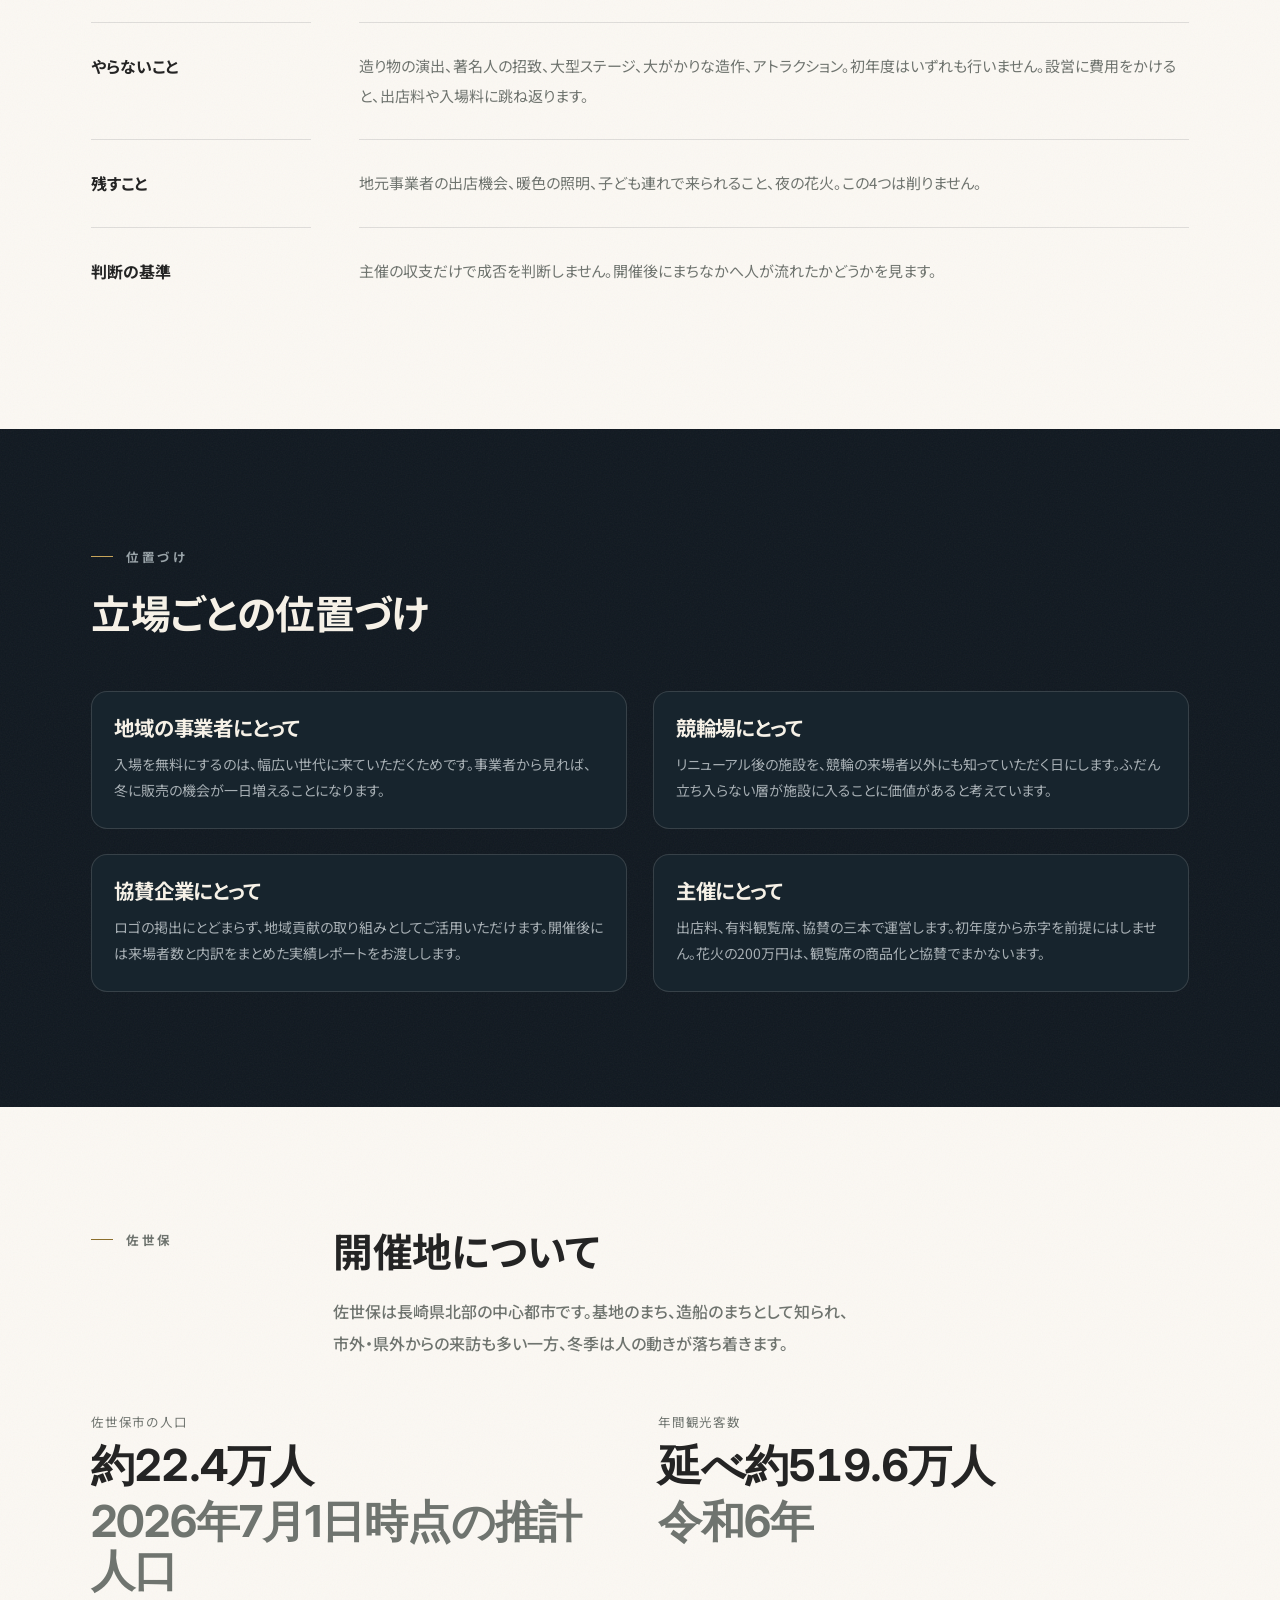
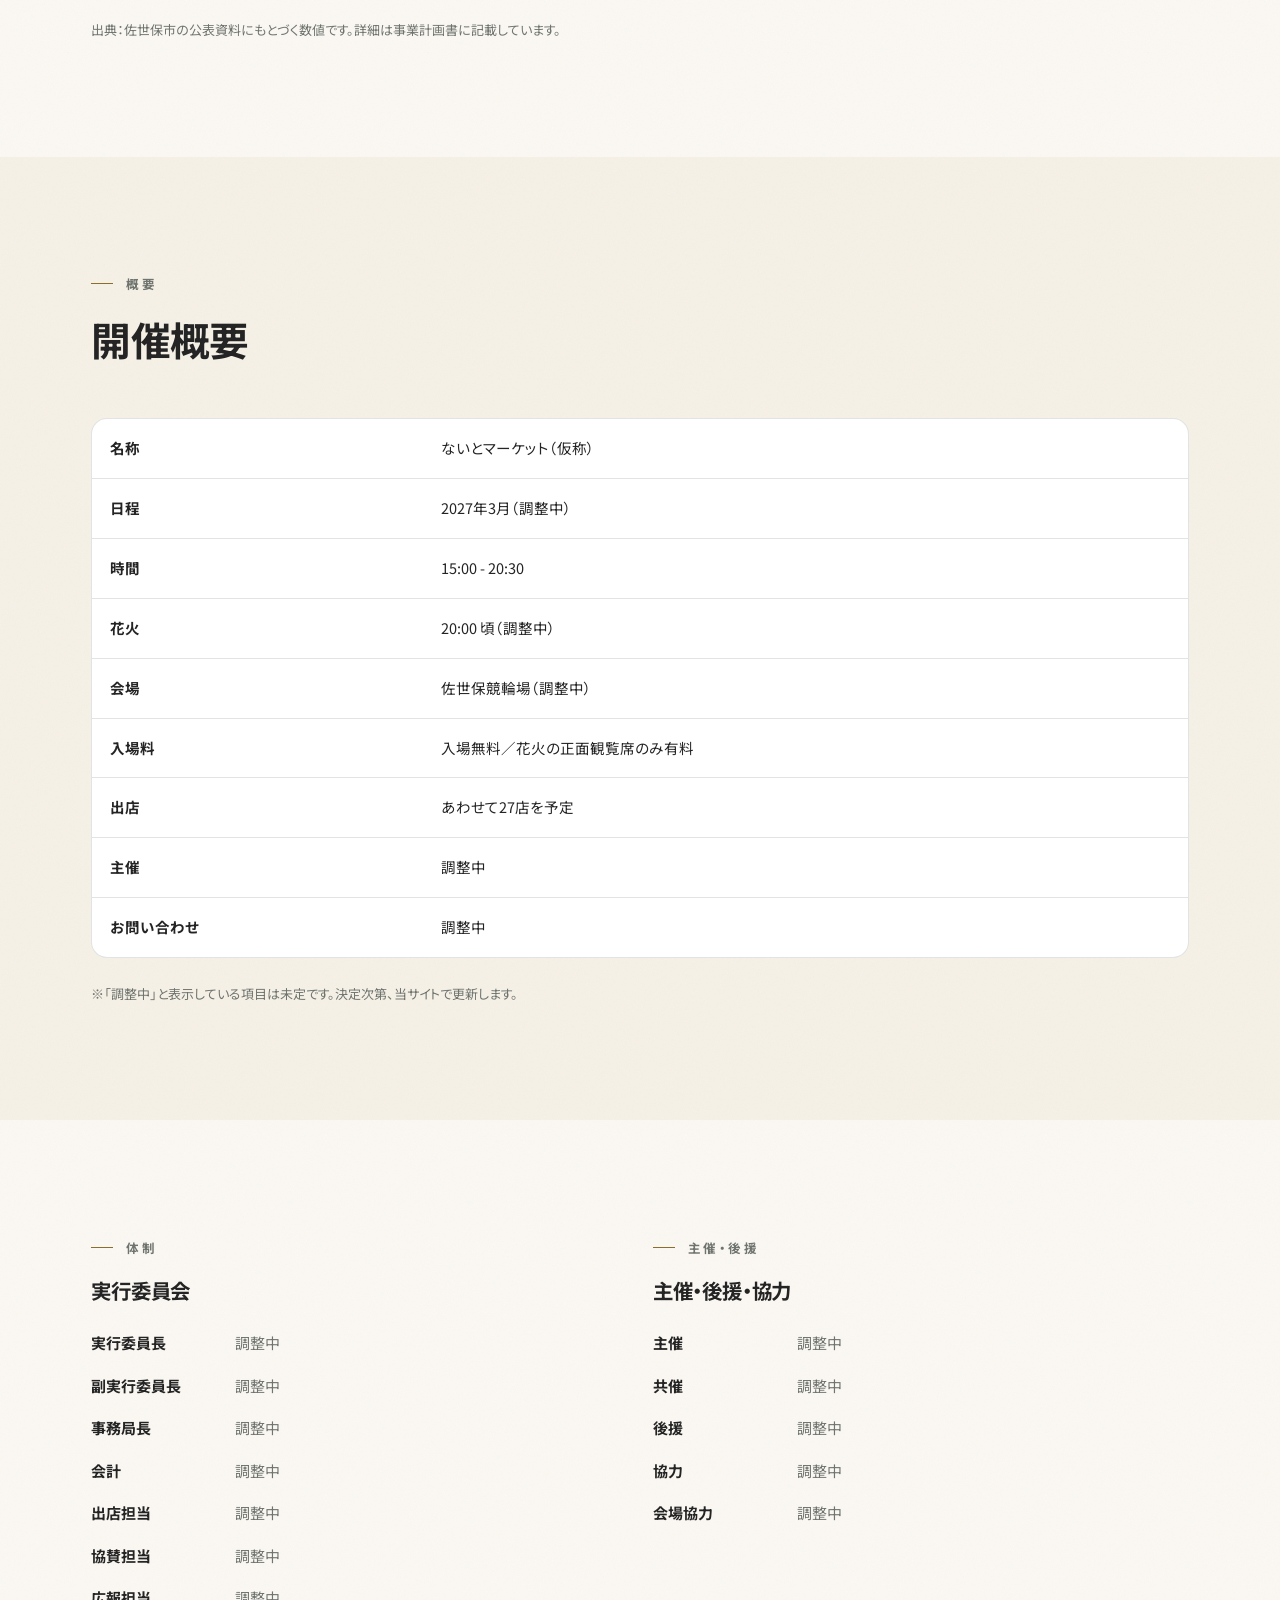
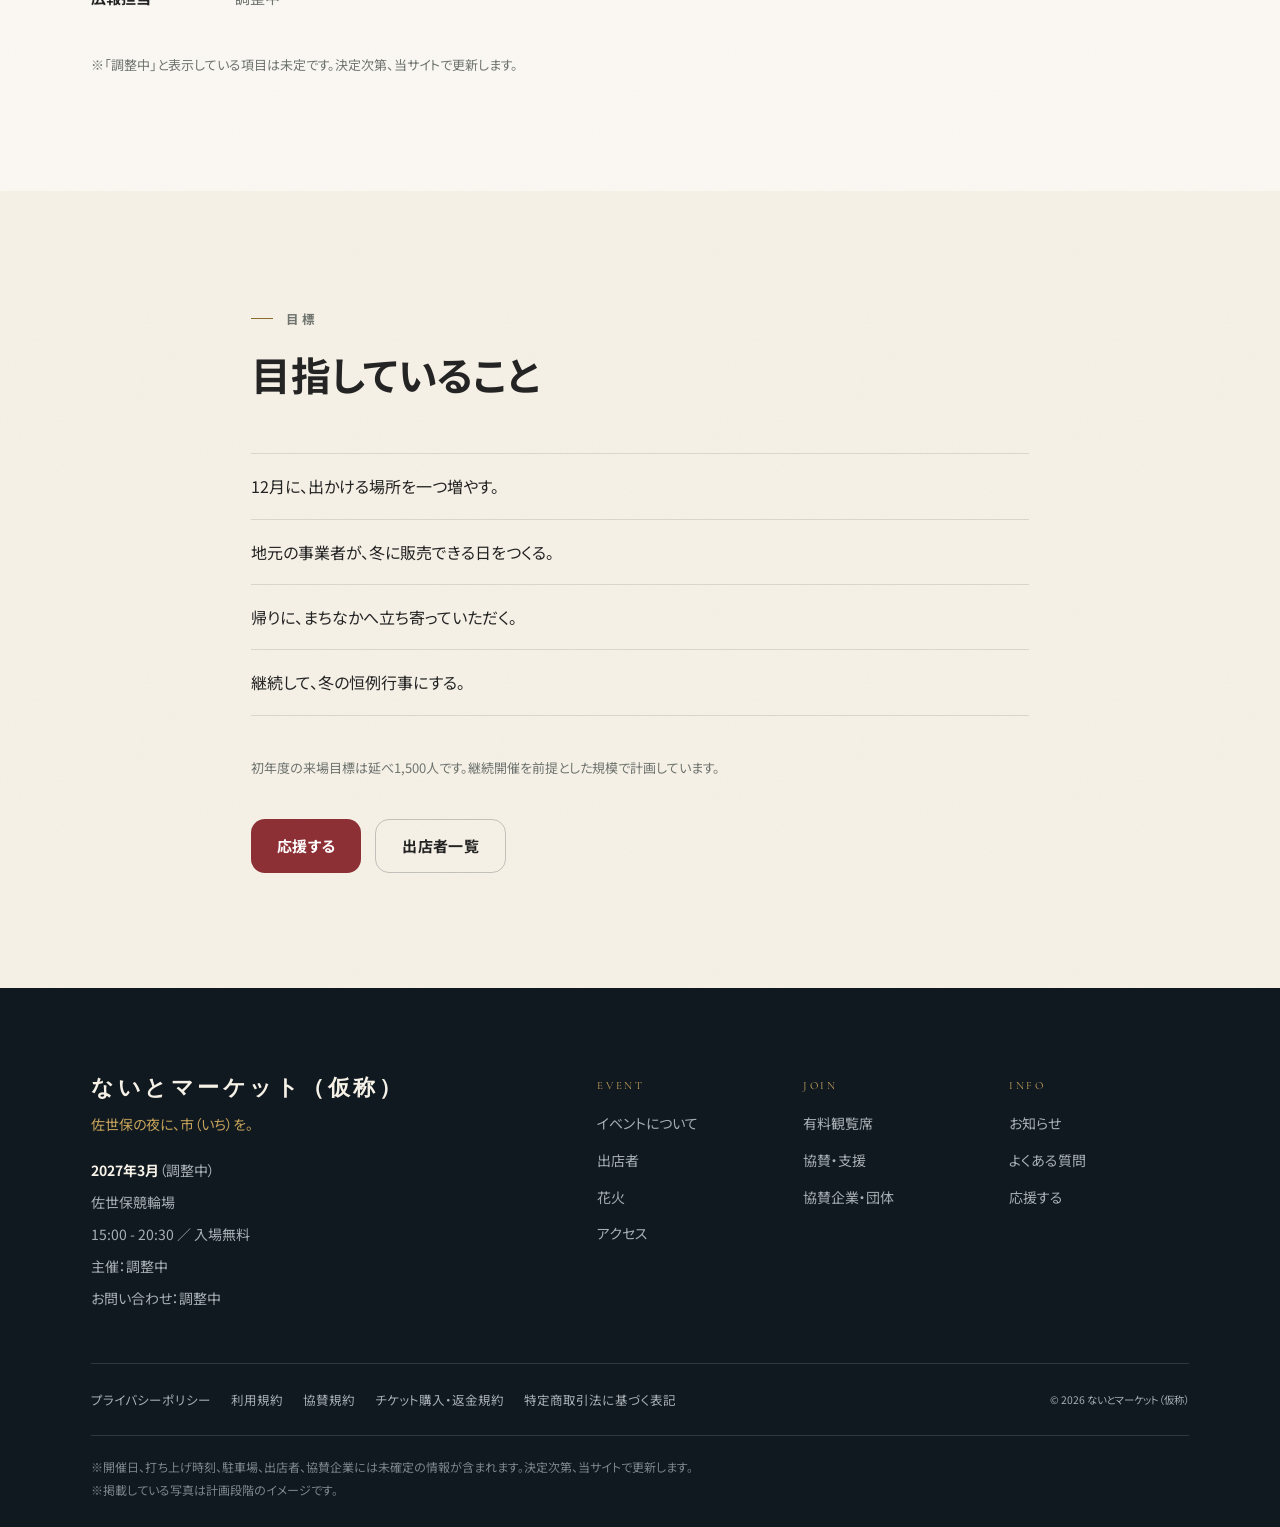
==== commit f3e645fe: "試算ページを案内から外す（URL を知っている人だけに見せる） 本体 sasebo-2026 の site/ から写した。  /plan には協賛330万円の営業目標・損益分岐306.5万円・下振れ▲" ====
--- a/about.html
+++ b/about.html
@@ -30,7 +30,7 @@
       <span class="logo__en"><span>NIGHT</span><span>MARKET</span></span>
       <span class="logo__jp">ないとマーケット（仮称）</span>
     </a>
-    <nav class="nav" aria-label="メインナビゲーション"><a class="nav__link" data-page="about.html" href="about.html">ABOUT</a><a class="nav__link" data-page="plan.html" href="plan.html">PLAN</a><a class="nav__link" data-page="market.html" href="market.html">MARKET</a><a class="nav__link" data-page="fireworks.html" href="fireworks.html">FIREWORKS</a><a class="nav__link" data-page="ticket.html" href="ticket.html">TICKET</a><a class="nav__link" data-page="support.html" href="support.html">SUPPORT</a><a class="nav__link" data-page="access.html" href="access.html">ACCESS</a></nav>
+    <nav class="nav" aria-label="メインナビゲーション"><a class="nav__link" data-page="about.html" href="about.html">ABOUT</a><a class="nav__link" data-page="market.html" href="market.html">MARKET</a><a class="nav__link" data-page="fireworks.html" href="fireworks.html">FIREWORKS</a><a class="nav__link" data-page="ticket.html" href="ticket.html">TICKET</a><a class="nav__link" data-page="support.html" href="support.html">SUPPORT</a><a class="nav__link" data-page="access.html" href="access.html">ACCESS</a></nav>
     <a class="hd__cta" id="hdCta" href="support.html">
       <span class="hd__cta-sub">応援する</span>
       <span class="hd__cta-main">1,000円から受付中</span>
@@ -42,7 +42,7 @@
 
 <div class="drawer" id="drawer">
   <button type="button" class="drawer__close" aria-label="メニューを閉じる">&#215;</button>
-  <nav class="drawer__nav" aria-label="モバイルナビゲーション"><a class="drawer__link" href="about.html"><span>ABOUT</span>イベントについて</a><a class="drawer__link" href="plan.html"><span>PLAN</span>規模と試算</a><a class="drawer__link" href="market.html"><span>MARKET</span>出店者</a><a class="drawer__link" href="fireworks.html"><span>FIREWORKS</span>花火</a><a class="drawer__link" href="ticket.html"><span>TICKET</span>有料観覧席</a><a class="drawer__link" href="support.html"><span>SUPPORT</span>協賛・支援</a><a class="drawer__link" href="access.html"><span>ACCESS</span>アクセス</a><a class="drawer__link" href="partners.html"><span>PARTNERS</span>協賛企業・団体</a><a class="drawer__link" href="news.html"><span>NEWS</span>お知らせ</a><a class="drawer__link" href="faq.html"><span>FAQ</span>よくある質問</a></nav>
+  <nav class="drawer__nav" aria-label="モバイルナビゲーション"><a class="drawer__link" href="about.html"><span>ABOUT</span>イベントについて</a><a class="drawer__link" href="market.html"><span>MARKET</span>出店者</a><a class="drawer__link" href="fireworks.html"><span>FIREWORKS</span>花火</a><a class="drawer__link" href="ticket.html"><span>TICKET</span>有料観覧席</a><a class="drawer__link" href="support.html"><span>SUPPORT</span>協賛・支援</a><a class="drawer__link" href="access.html"><span>ACCESS</span>アクセス</a><a class="drawer__link" href="partners.html"><span>PARTNERS</span>協賛企業・団体</a><a class="drawer__link" href="news.html"><span>NEWS</span>お知らせ</a><a class="drawer__link" href="faq.html"><span>FAQ</span>よくある質問</a></nav>
   <div class="drawer__foot">
     <a class="btn btn--support btn--block" href="support.html">応援する</a>
     <a class="btn btn--secondary btn--block" href="ticket.html">有料観覧席</a>
@@ -229,8 +229,7 @@
           <p class="ft__ttl">Event</p>
           <ul class="ft__list">
             <li><a href="about.html">イベントについて</a></li>
-            <li><a href="plan.html">規模と試算</a></li>
-            <li><a href="market.html">出店者</a></li>
+              <li><a href="market.html">出店者</a></li>
             <li><a href="fireworks.html">花火</a></li>
             <li><a href="access.html">アクセス</a></li>
           </ul>
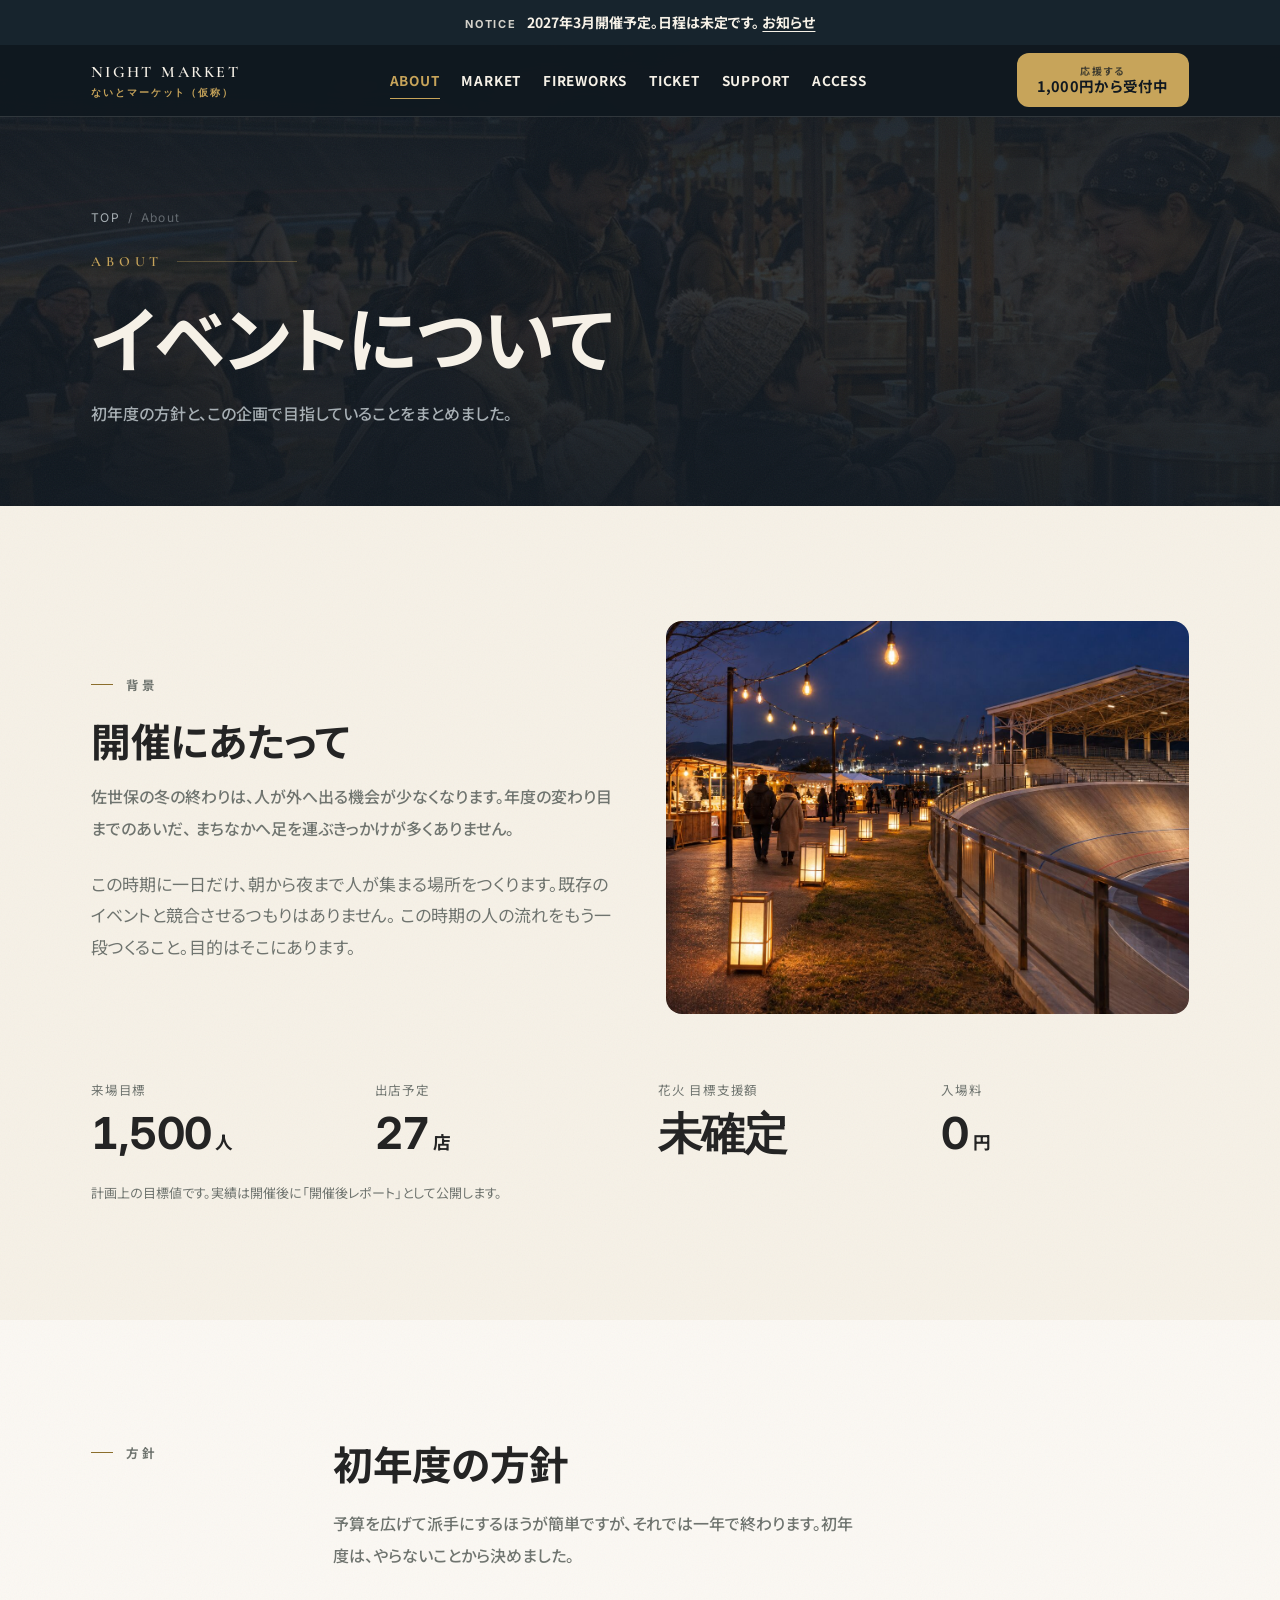
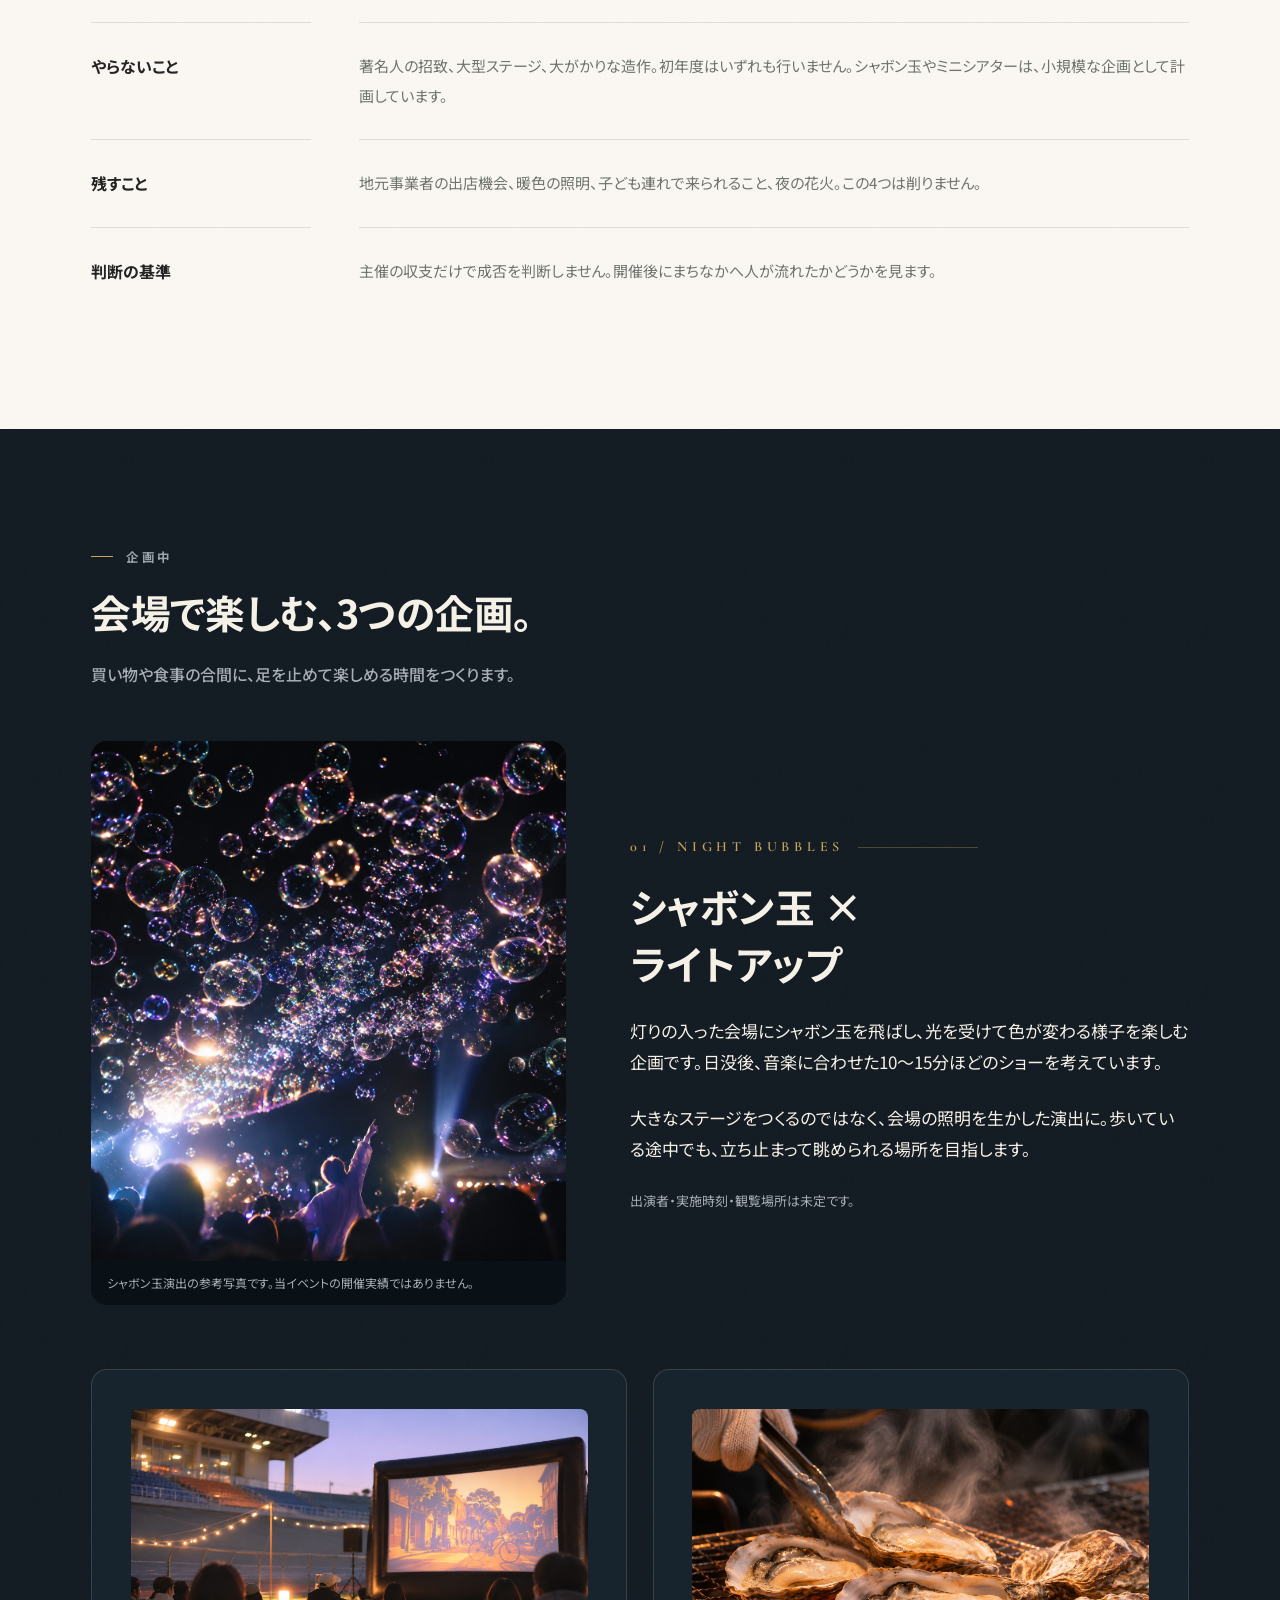
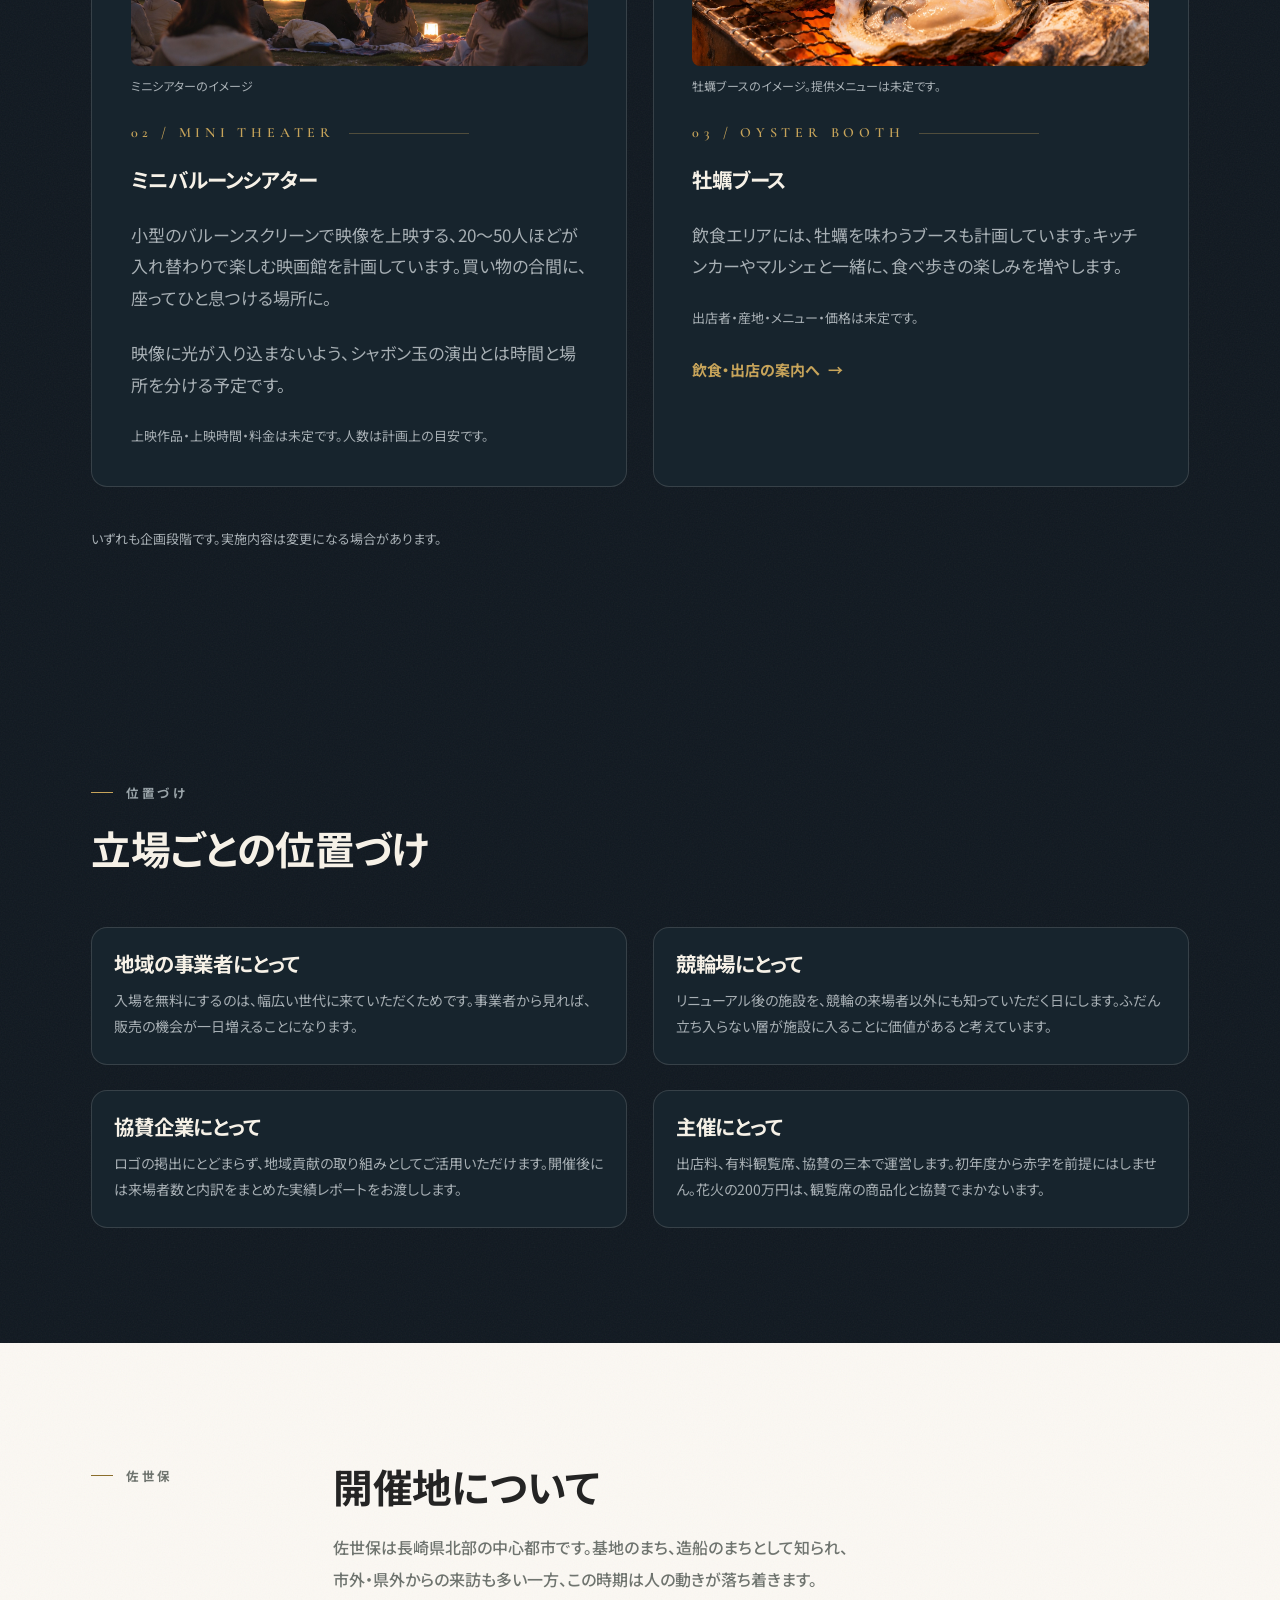
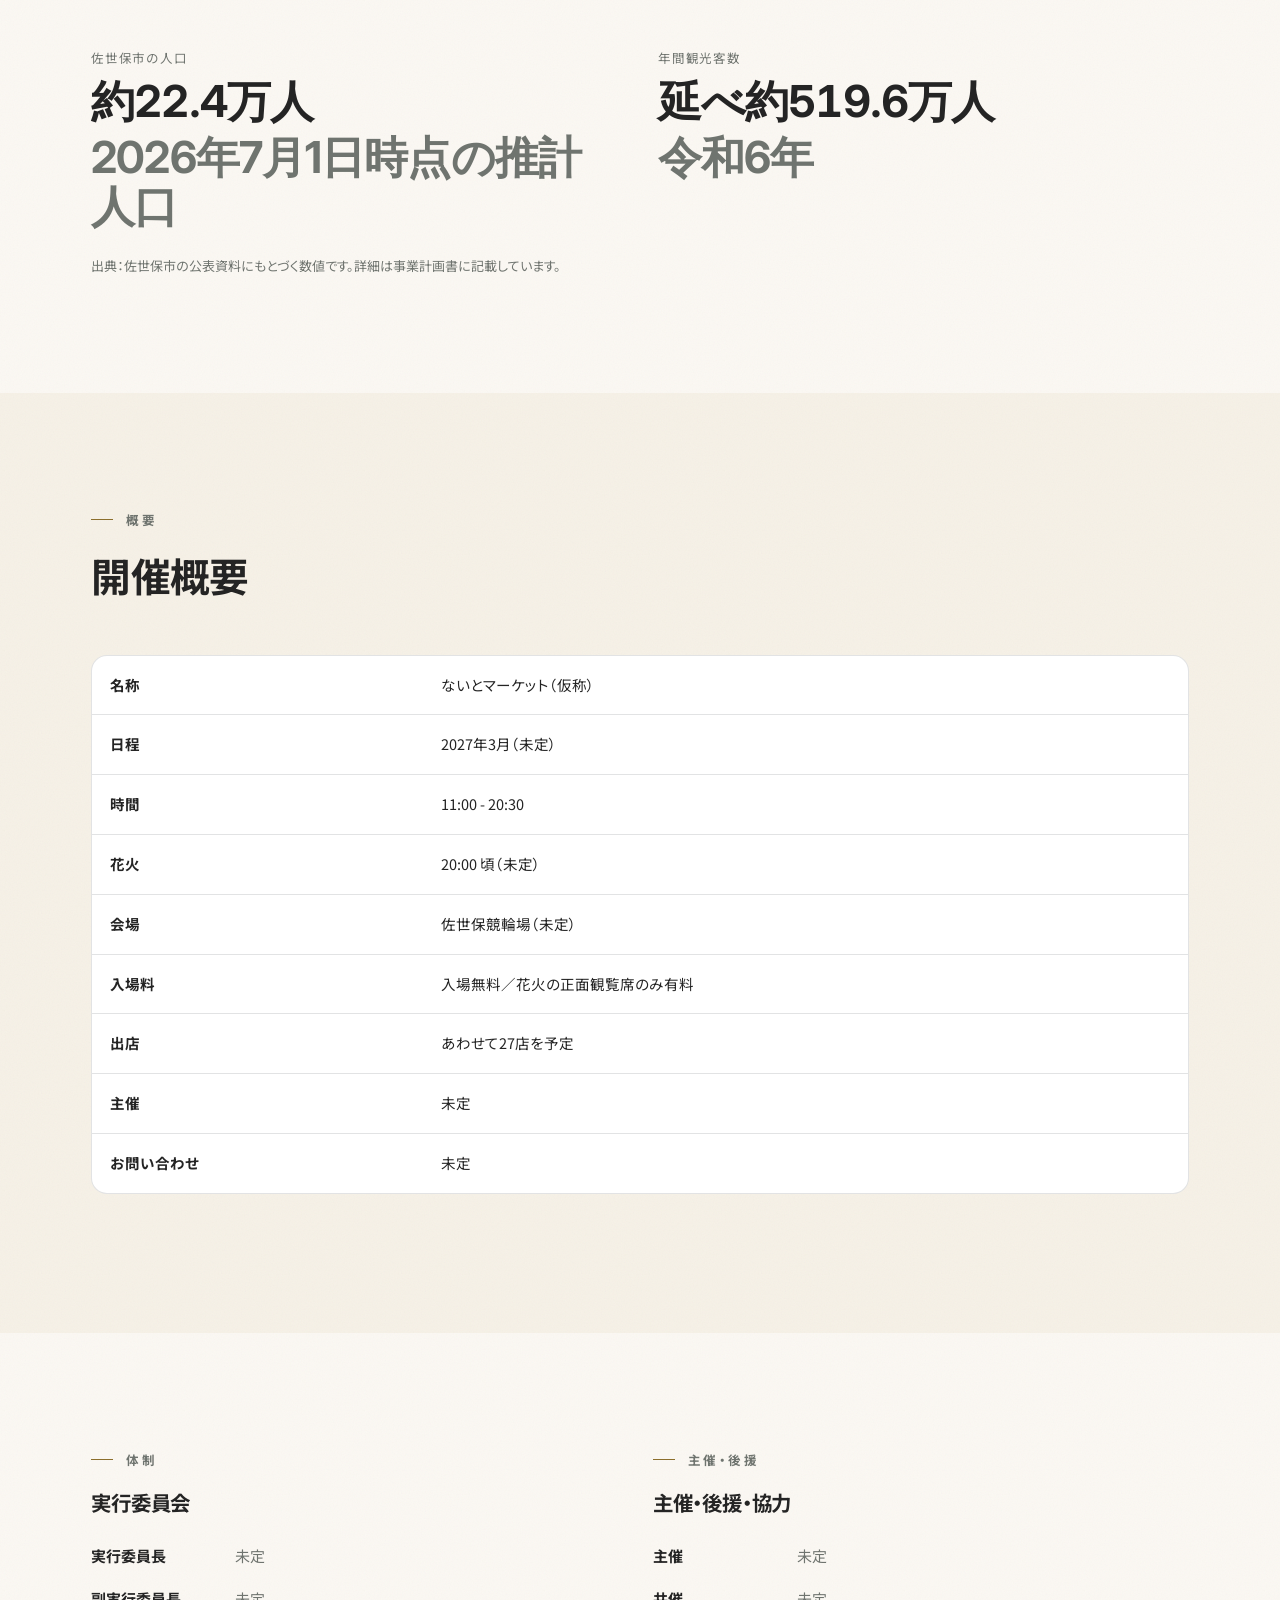
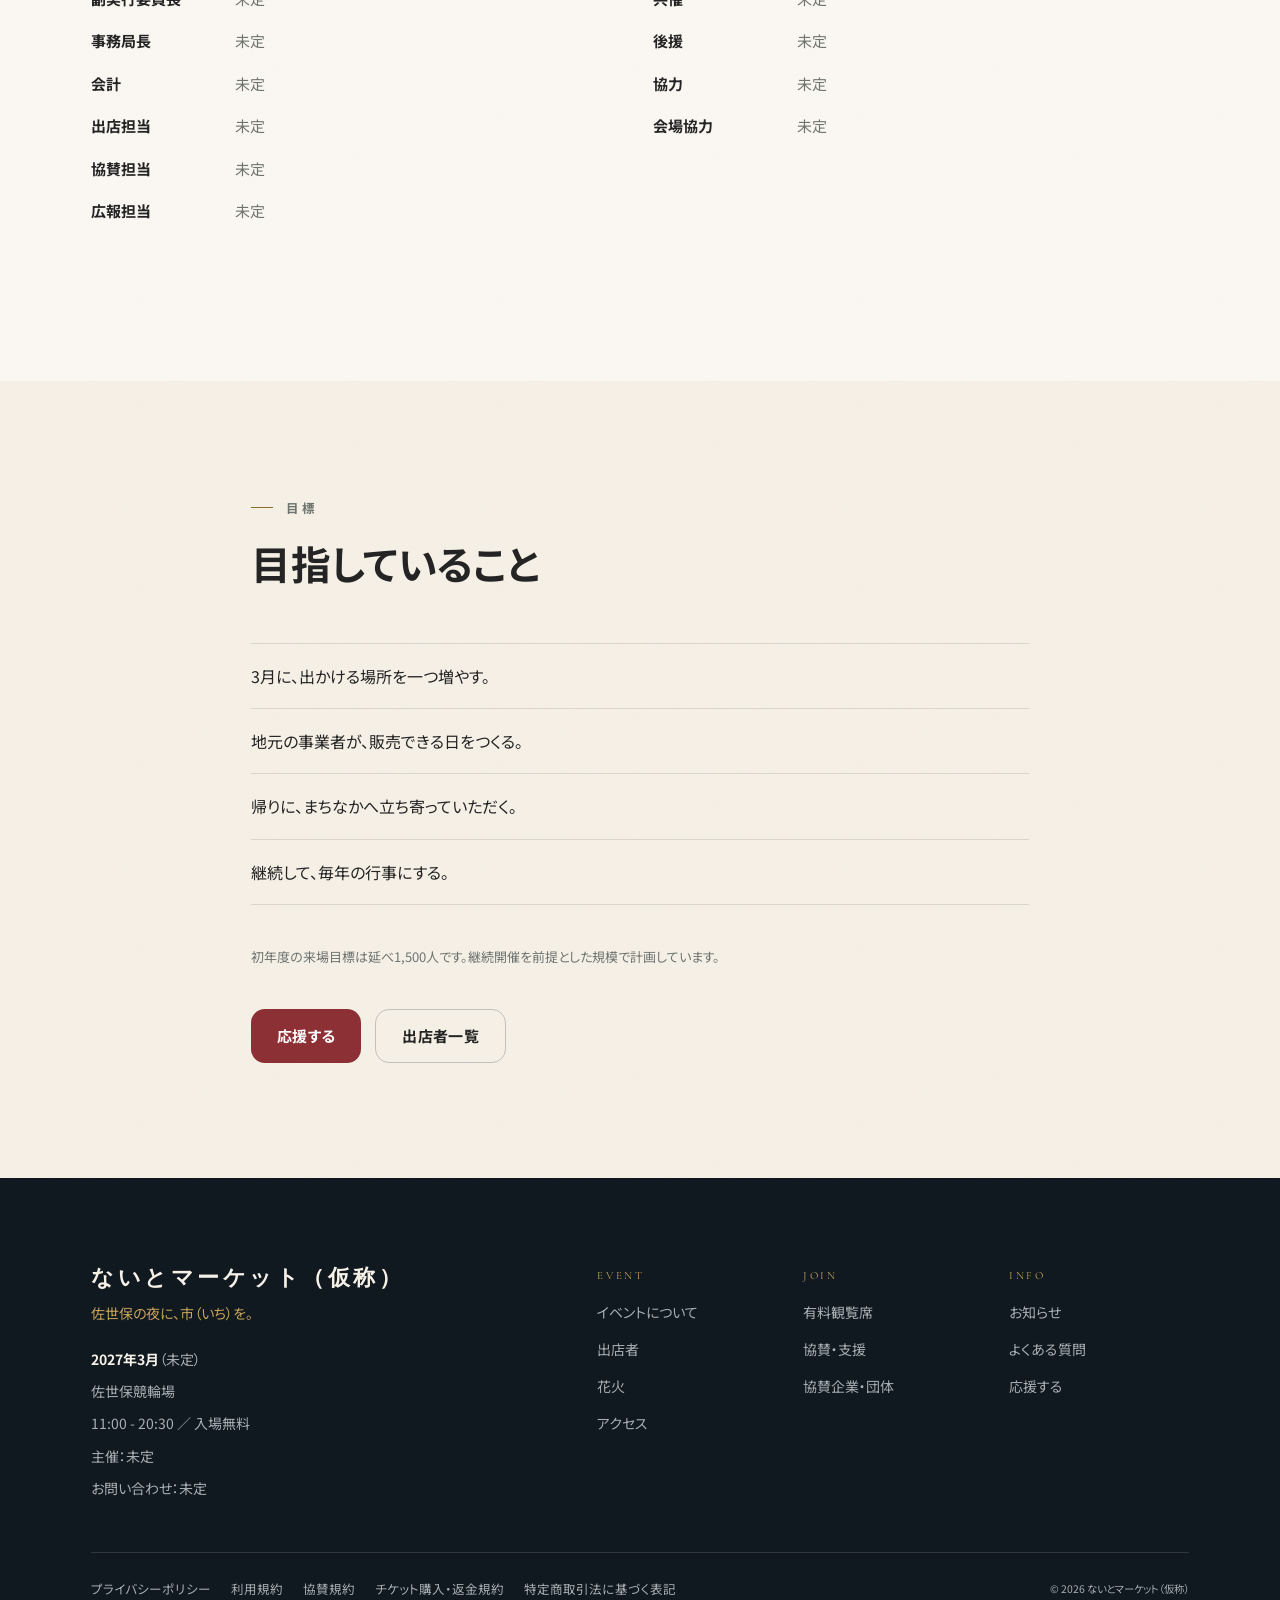
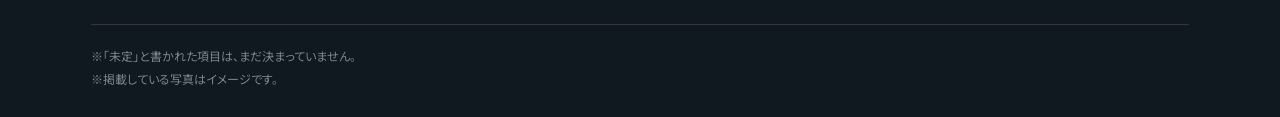
==== commit 875f7912: "Sync event programs, photos and copy from source 0090095" ====
--- a/about.html
+++ b/about.html
@@ -4,7 +4,7 @@
 <meta charset="utf-8">
 <meta name="viewport" content="width=device-width, initial-scale=1">
 <title>イベントについて｜ないとマーケット（仮称）</title>
-<meta name="description" content="冬季の地域消費と人流をつくるための入場無料の屋外マーケット。企画方針、地域・会場・協賛それぞれにとっての意義をご説明します。">
+<meta name="description" content="人の動きが落ち着く時期に、地域の消費と人流をつくる入場無料の屋外マーケット。企画方針、地域・会場・協賛それぞれにとっての意義をご説明します。">
 <meta name="robots" content="noindex"><!-- ★公開時に削除してください（仕様書21章） -->
 <!-- ★ canonical は正式ドメインが決まってから戻すこと。
      example.jp のまま公開すると、検索側に別の URL を
@@ -12,7 +12,7 @@
 <meta property="og:type" content="website">
 <meta property="og:site_name" content="ないとマーケット（仮称）">
 <meta property="og:title" content="イベントについて｜ないとマーケット（仮称）">
-<meta property="og:description" content="冬季の地域消費と人流をつくるための入場無料の屋外マーケット。企画方針、地域・会場・協賛それぞれにとっての意義をご説明します。">
+<meta property="og:description" content="人の動きが落ち着く時期に、地域の消費と人流をつくる入場無料の屋外マーケット。企画方針、地域・会場・協賛それぞれにとっての意義をご説明します。">
 <meta property="og:image" content="assets/img/photo/og-image.jpg">
 <meta name="twitter:card" content="summary_large_image">
 <link rel="preconnect" href="https://fonts.googleapis.com">
@@ -68,12 +68,12 @@
         <p class="label">背景</p>
         <h2 class="h2">開催にあたって</h2>
         <p class="lead mt-s" style="color:var(--muted)">
-          佐世保の冬の終わりは、人が外へ出る機会が少なくなります。忘年会が始まるまでのあいだ、
+          佐世保の冬の終わりは、人が外へ出る機会が少なくなります。年度の変わり目までのあいだ、
           まちなかへ足を運ぶきっかけが多くありません。
         </p>
         <p class="mt-m" style="color:var(--muted)">
           この時期に一日だけ、朝から夜まで人が集まる場所をつくります。既存のイベントと競合させるつもりはありません。
-          冬の人の流れをもう一段つくること。目的はそこにあります。
+          この時期の人の流れをもう一段つくること。目的はそこにあります。
         </p>
       </div>
       <div class="split__media rv">
@@ -96,7 +96,7 @@
     </div>
     <dl class="dl dl--lines rv">
       <dt>やらないこと</dt>
-      <dd>造り物の演出、著名人の招致、大型ステージ、大がかりな造作、アトラクション。初年度はいずれも行いません。設営に費用をかけると、出店料や入場料に跳ね返ります。</dd>
+      <dd>著名人の招致、大型ステージ、大がかりな造作。初年度はいずれも行いません。シャボン玉やミニシアターは、小規模な企画として計画しています。</dd>
       <dt>残すこと</dt>
       <dd>地元事業者の出店機会、暖色の照明、子ども連れで来られること、夜の花火。この4つは削りません。</dd>
       <dt>判断の基準</dt>
@@ -105,6 +105,54 @@
   </div>
 </section>
 
+<section class="section section--ink" id="programs" aria-labelledby="aboutProgramTitle">
+  <div class="wrap">
+    <div class="sec-head">
+      <p class="label">企画中</p>
+      <h2 class="h2" id="aboutProgramTitle">会場で楽しむ、3つの企画。</h2>
+      <p class="lead">買い物や食事の合間に、足を止めて楽しめる時間をつくります。</p>
+    </div>
+    <article class="program-detail" id="bubbles">
+      <figure class="program-detail__photo">
+        <img src="assets/img/photo/bubble-night.jpg" alt="夜空いっぱいのシャボン玉を、集まった人たちが見上げている様子" width="1199" height="1312" loading="lazy">
+        <figcaption>シャボン玉演出の参考写真です。当イベントの開催実績ではありません。</figcaption>
+      </figure>
+      <div>
+        <p class="eyebrow">01 / Night Bubbles</p>
+        <h3 class="h2">シャボン玉 ×<br>ライトアップ</h3>
+        <p class="mt-m">灯りの入った会場にシャボン玉を飛ばし、光を受けて色が変わる様子を楽しむ企画です。日没後、音楽に合わせた10〜15分ほどのショーを考えています。</p>
+        <p class="mt-m">大きなステージをつくるのではなく、会場の照明を生かした演出に。歩いている途中でも、立ち止まって眺められる場所を目指します。</p>
+        <p class="note mt-m">出演者・実施時刻・観覧場所は未定です。</p>
+      </div>
+    </article>
+    <div class="grid grid--2 mt-xl">
+      <article class="program-card" id="mini-theater">
+        <figure class="program-card__photo">
+          <img src="assets/img/photo/mini-theater.jpg" alt="屋外のバルーンスクリーンを囲み、座って映像を見る人たち" width="1672" height="941" loading="lazy">
+          <figcaption>ミニシアターのイメージ</figcaption>
+        </figure>
+        <p class="eyebrow">02 / Mini Theater</p>
+        <h3 class="h3">ミニバルーンシアター</h3>
+        <p class="mt-m">小型のバルーンスクリーンで映像を上映する、20〜50人ほどが入れ替わりで楽しむ映画館を計画しています。買い物の合間に、座ってひと息つける場所に。</p>
+        <p class="mt-m">映像に光が入り込まないよう、シャボン玉の演出とは時間と場所を分ける予定です。</p>
+        <p class="note mt-m">上映作品・上映時間・料金は未定です。人数は計画上の目安です。</p>
+      </article>
+      <article class="program-card" id="oysters">
+        <figure class="program-card__photo">
+          <img src="assets/img/photo/oyster-grill.jpg" alt="網の上で湯気を立てる殻付きの焼き牡蠣" width="1536" height="1024" loading="lazy">
+          <figcaption>牡蠣ブースのイメージ。提供メニューは未定です。</figcaption>
+        </figure>
+        <p class="eyebrow">03 / Oyster Booth</p>
+        <h3 class="h3">牡蠣ブース</h3>
+        <p class="mt-m">飲食エリアには、牡蠣を味わうブースも計画しています。キッチンカーやマルシェと一緒に、食べ歩きの楽しみを増やします。</p>
+        <p class="note mt-m">出店者・産地・メニュー・価格は未定です。</p>
+        <p class="mt-m"><a class="tlink" href="market.html#oysters">飲食・出店の案内へ<span class="btn__arrow">&#8594;</span></a></p>
+      </article>
+    </div>
+    <p class="note mt-l">いずれも企画段階です。実施内容は変更になる場合があります。</p>
+  </div>
+</section>
+
 <section class="section section--ink">
   <div class="wrap">
     <div class="sec-head rv">
@@ -114,7 +162,7 @@
     <div class="grid grid--2">
       <article class="card rv" data-rv-i="0"><div class="card__body">
         <h3 class="h3">地域の事業者にとって</h3>
-        <p class="card__desc">入場を無料にするのは、幅広い世代に来ていただくためです。事業者から見れば、冬に販売の機会が一日増えることになります。</p>
+        <p class="card__desc">入場を無料にするのは、幅広い世代に来ていただくためです。事業者から見れば、販売の機会が一日増えることになります。</p>
       </div></article>
       <article class="card rv" data-rv-i="1"><div class="card__body">
         <h3 class="h3">競輪場にとって</h3>
@@ -138,7 +186,7 @@
       <p class="label">佐世保</p>
       <div>
         <h2 class="h2">開催地について</h2>
-        <p class="lead">佐世保は長崎県北部の中心都市です。基地のまち、造船のまちとして知られ、市外・県外からの来訪も多い一方、冬季は人の動きが落ち着きます。</p>
+        <p class="lead">佐世保は長崎県北部の中心都市です。基地のまち、造船のまちとして知られ、市外・県外からの来訪も多い一方、この時期は人の動きが落ち着きます。</p>
       </div>
     </div>
     <div class="figs rv" id="region"></div>
@@ -156,18 +204,18 @@
       <table>
         <tbody>
           <tr><th scope="row">名称</th><td data-l="NAME">ないとマーケット（仮称）</td></tr>
-          <tr><th scope="row">日程</th><td data-l="DATE"><span class="js-date">2026年12月</span>（調整中）</td></tr>
+          <tr><th scope="row">日程</th><td data-l="DATE"><span class="js-date">2027年3月</span>（未定）</td></tr>
           <tr><th scope="row">時間</th><td data-l="TIME"><span class="js-open">11:00 - 20:30</span></td></tr>
-          <tr><th scope="row">花火</th><td data-l="FIREWORKS"><span class="js-fireworks-time">20:00</span> 頃（調整中）</td></tr>
-          <tr><th scope="row">会場</th><td data-l="VENUE"><span class="js-venue">佐世保競輪場</span>（<span class="js-address">調整中</span>）</td></tr>
+          <tr><th scope="row">花火</th><td data-l="FIREWORKS"><span class="js-fireworks-time">20:00</span> 頃（未定）</td></tr>
+          <tr><th scope="row">会場</th><td data-l="VENUE"><span class="js-venue">佐世保競輪場</span>（<span class="js-address">未定</span>）</td></tr>
           <tr><th scope="row">入場料</th><td data-l="ADMISSION"><span class="js-admission">入場無料</span>／花火の正面観覧席のみ有料</td></tr>
           <tr><th scope="row">出店</th><td data-l="VENDORS">あわせて27店を予定</td></tr>
-          <tr><th scope="row">主催</th><td data-l="ORGANIZER"><span class="js-organizer">調整中</span></td></tr>
-          <tr><th scope="row">お問い合わせ</th><td data-l="CONTACT"><span class="js-contact">調整中</span></td></tr>
+          <tr><th scope="row">主催</th><td data-l="ORGANIZER"><span class="js-organizer">未定</span></td></tr>
+          <tr><th scope="row">お問い合わせ</th><td data-l="CONTACT"><span class="js-contact">未定</span></td></tr>
         </tbody>
       </table>
     </div>
-    <p class="note mt-m">※「調整中」と表示している項目は未定です。決定次第、当サイトで更新します。</p>
+    <p class="note mt-m"></p>
   </div>
 </section>
 
@@ -185,7 +233,7 @@
         <dl class="dl mt-m" id="credits"></dl>
       </div>
     </div>
-    <p class="note mt-l">※「調整中」と表示している項目は未定です。決定次第、当サイトで更新します。</p>
+    <p class="note mt-l"></p>
   </div>
 </section>
 
@@ -196,10 +244,10 @@
       <h2 class="h2">目指していること</h2>
     </div>
     <ul class="list-plain rv">
-      <li>12月に、出かける場所を一つ増やす。</li>
-      <li>地元の事業者が、冬に販売できる日をつくる。</li>
+      <li>3月に、出かける場所を一つ増やす。</li>
+      <li>地元の事業者が、販売できる日をつくる。</li>
       <li>帰りに、まちなかへ立ち寄っていただく。</li>
-      <li>継続して、冬の恒例行事にする。</li>
+      <li>継続して、毎年の行事にする。</li>
     </ul>
     <p class="note mt-l">初年度の来場目標は延べ1,500人です。継続開催を前提とした規模で計画しています。</p>
     <div class="btn-row mt-l">
@@ -217,11 +265,11 @@
         <p class="logo__en">ないとマーケット（仮称）</p>
         <p class="ft__tag">佐世保の夜に、市（いち）を。</p>
         <div class="ft__info">
-          <p><b class="js-date">2026年12月</b><span class="js-provisional" hidden>（調整中）</span></p>
+          <p><b class="js-date">2027年3月</b><span class="js-provisional" hidden>（未定）</span></p>
           <p class="js-venue">佐世保競輪場</p>
           <p><span class="js-open">11:00 - 20:30</span> ／ <span class="js-admission">入場無料</span></p>
-          <p>主催：<span class="js-organizer">調整中</span></p>
-          <p>お問い合わせ：<span class="js-contact">調整中</span></p>
+          <p>主催：<span class="js-organizer">未定</span></p>
+          <p>お問い合わせ：<span class="js-contact">未定</span></p>
         </div>
       </div>
       <div class="ft__navs">
@@ -257,8 +305,8 @@
       <small>&copy; <span class="js-year">2026</span> ないとマーケット（仮称）</small>
     </div>
     <p class="ft__note">
-      ※開催日、打ち上げ時刻、駐車場、出店者、協賛企業には未確定の情報が含まれます。決定次第、当サイトで更新します。<br>
-      ※掲載している写真は計画段階のイメージです。
+      ※「未定」と書かれた項目は、まだ決まっていません。<br>
+      ※掲載している写真はイメージです。
     </p>
   </div>
 </footer>
--- a/assets/css/style.css
+++ b/assets/css/style.css
@@ -583,6 +583,27 @@
 .band--gold{background:linear-gradient(120deg,#1B2A22,#17242D 62%);border-color:rgba(199,164,90,.3)}
 .band .h2{color:var(--ivory)}
 
+/* ---------- 会場で楽しむ企画 ---------- */
+.program-feature{display:grid;gap:0;border:1px solid var(--line-dark);border-radius:var(--r-card);overflow:hidden;background:var(--ink-3)}
+.program-feature__photo,.program-detail__photo{margin:0;min-width:0}
+.program-feature__photo img{width:100%;height:auto;aspect-ratio:1671/941;object-fit:cover}
+.program-feature__photo figcaption,.program-detail__photo figcaption{padding:12px 16px;font-size:12px;line-height:1.7;color:var(--on-dark-mute)}
+.program-feature__body{padding:clamp(24px,3vw,44px);align-self:center}
+.program-feature__body>p:not(.eyebrow),.program-card>p:not(.eyebrow){color:var(--on-dark-mute)}
+.program-card{padding:clamp(24px,3vw,40px);background:var(--ink-2);border:1px solid var(--line-dark);border-radius:var(--r-card)}
+.program-card .h3{margin-top:12px}
+.program-card__photo{margin:0 0 24px}
+.program-card__photo img{width:100%;height:auto;aspect-ratio:16/9;object-fit:cover;border-radius:8px}
+.program-card__photo figcaption{margin-top:10px;font-size:12px;line-height:1.7;color:var(--on-dark-mute)}
+.program-detail{display:grid;gap:clamp(28px,5vw,72px);align-items:center}
+.program-detail__photo{overflow:hidden;border-radius:var(--r-card);background:var(--ink-3)}
+.program-detail__photo img{width:100%;height:auto}
+@media(min-width:900px){
+  .program-feature{grid-template-columns:minmax(0,1.4fr) minmax(0,1fr)}
+  .program-feature__photo{align-self:center}
+  .program-detail{grid-template-columns:minmax(0,.85fr) minmax(0,1fr)}
+}
+
 /* ---------- 注意事項 ---------- */
 .notice{border:1px solid var(--line-light);border-radius:var(--r-card);padding:clamp(22px,3vw,34px);background:#fff}
 .notice__ttl{font-size:15px;font-weight:700;margin-bottom:16px;display:flex;align-items:center;gap:11px}
@@ -1005,3 +1026,68 @@
 @media (max-width:900px){
   #planScenario{min-width:900px}
 }
+
+
+/* ---------- 25. 500万円案の試算ページ（2026-11-20） ---------- */
+
+/* 写真。**イメージであることを、必ず下に書く** */
+.plan-figure{margin:2rem 0 0}
+.plan-figure img,.plan-figure .show-svg{display:block;width:100%;height:auto;border-radius:var(--r-card)}
+.plan-figure figcaption{margin-top:.7rem;font-size:.88rem;color:var(--muted)}
+.plan-figure--pair{display:grid;gap:1.6rem;grid-template-columns:1fr}
+@media (min-width:860px){.plan-figure--pair{grid-template-columns:1fr 1fr;gap:1.8rem}}
+
+/* 予算の帯 */
+.pb{stroke:none}
+.pb--fire{fill:var(--gold)}
+.pb--other{fill:#5E6B63}
+.pb--spare{fill:#3A4A44}
+.pb-t{fill:#1b1b1b;font-family:var(--jp);font-size:17px;font-weight:700}
+.pb-s{fill:var(--muted);font-family:var(--num);font-size:13px}
+
+/* 演出の札 */
+.show-grid{display:grid;gap:1px;background:var(--line);border:1px solid var(--line);margin-top:1.8rem}
+@media (min-width:760px){.show-grid{grid-template-columns:1fr 1fr}}
+.show{background:var(--bg-paper);padding:1.5rem 1.6rem}
+.show__cost{margin:0;font-family:var(--num);font-size:1.6rem;font-weight:700;color:#8a6d2c}
+.show h3{margin:.3rem 0 .2rem;font-size:1.1rem}
+.show__size{margin:0 0 .9rem;font-size:.86rem;color:var(--muted)}
+.show p{margin:.6rem 0 0;font-size:.95rem;line-height:1.9}
+/* **注意書きを小さくしない。** 見積が出たときに話が合わなくなるのを防ぐ */
+.show__caution{margin-top:1rem;padding:.8rem 1rem;border-left:3px solid var(--red);
+  background:rgba(170,60,60,.06);font-size:.92rem}
+
+.show-svg{background:#0F1A22}
+.bubble circle{fill:none;stroke:rgba(255,236,190,.55);stroke-width:2}
+.lamp circle{fill:#FFD27A}
+.wire{stroke:rgba(246,241,231,.3);stroke-width:2;fill:none}
+.screen{fill:#16242E;stroke:var(--gold);stroke-width:3}
+.screen-t{fill:var(--gold);font-family:var(--num);font-size:26px;letter-spacing:.04em}
+.seat circle{fill:#2A3A42}
+.svg-cap{fill:#81928c;font-family:var(--jp);font-size:15px}
+
+/* 当日の流れ */
+.tl-line{stroke:var(--line);stroke-width:2}
+.tl circle{fill:var(--bg-paper);stroke:var(--muted);stroke-width:2}
+.tl .tl-hot{stroke:var(--gold);stroke-width:3}
+.tl .tl-fire{fill:var(--gold);stroke:var(--gold)}
+.tl text{fill:var(--text);font-family:var(--num);font-size:14px}
+.tl .tl-s{fill:var(--muted);font-family:var(--jp);font-size:14px}
+.tl-note{fill:var(--muted);font-family:var(--jp);font-size:13px}
+
+/* 確認すること */
+.check-list{margin-top:1.8rem;display:grid;gap:1px;background:var(--line);border:1px solid var(--line)}
+.check{background:var(--bg-paper);padding:1.4rem 1.6rem;display:grid;gap:1rem;grid-template-columns:auto 1fr;align-items:start}
+.check__no{margin:0;font-family:var(--num);font-size:1.5rem;color:var(--muted)}
+.check h3{margin:0 0 .5rem;font-size:1.05rem}
+.check p{margin:.5rem 0 0;font-size:.95rem;line-height:1.9}
+.check__next{padding-top:.7rem;border-top:1px solid var(--line-light);color:var(--text)}
+
+/* 区画図 */
+.bank{stroke:rgba(246,241,231,.3);stroke-width:26;fill:none;stroke-linecap:round}
+.zone{fill:#16242E;stroke:var(--line-light);stroke-width:1.5}
+.zone--kan{stroke:var(--gold);stroke-width:2.5}
+.zone--ho{stroke:var(--red);stroke-dasharray:6 5;stroke-width:2}
+.zone-t{fill:#F6F1E7;font-family:var(--jp);font-size:17px;font-weight:700}
+.zone-s{fill:#81928c;font-family:var(--jp);font-size:13px}
+.arrow{stroke:rgba(246,241,231,.45);stroke-width:2;fill:none}
